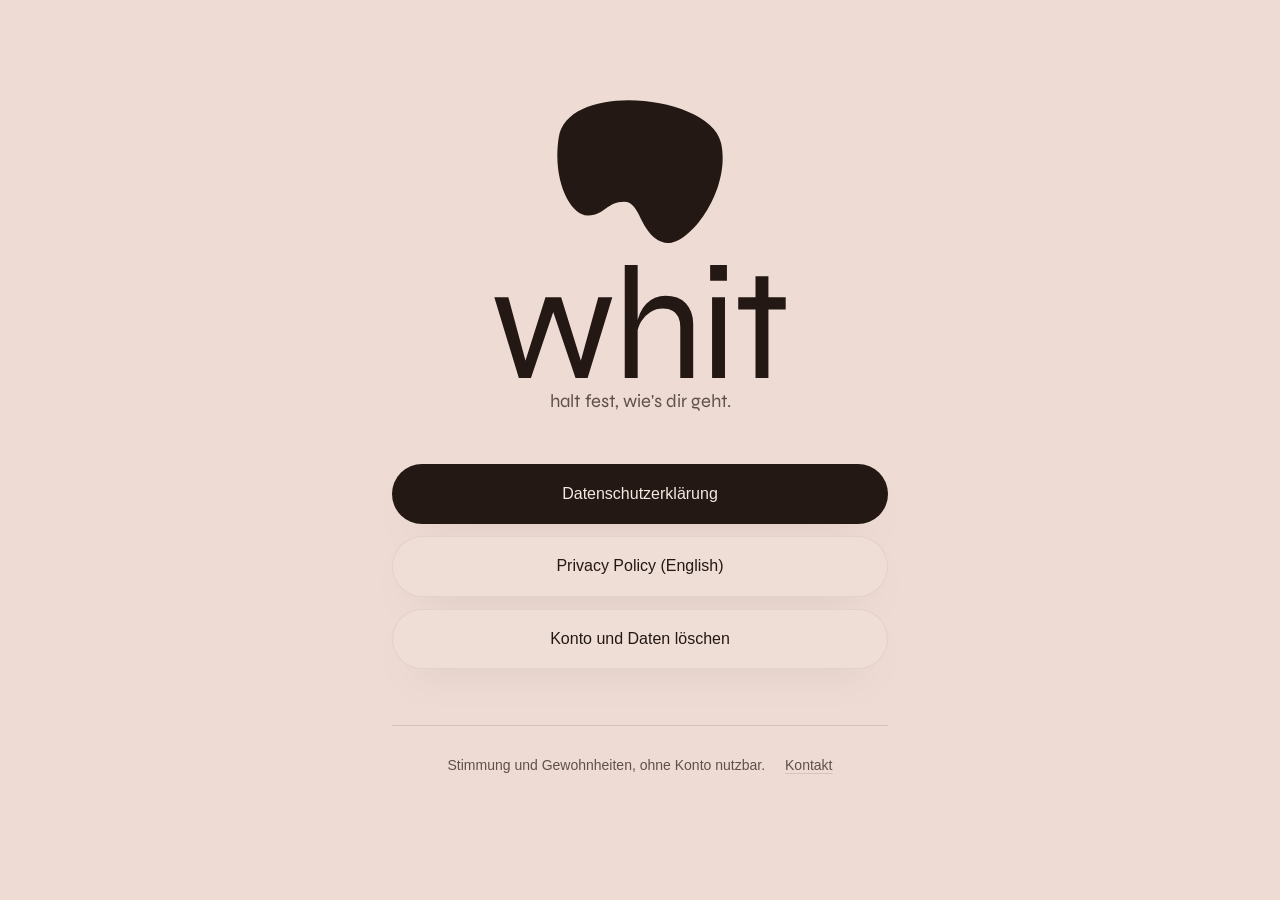
==== index.html @ 56df3226 "Update privacy policy" ====
<!DOCTYPE html>
<html lang="de">
<head>
<meta charset="utf-8">
<meta name="viewport" content="width=device-width, initial-scale=1">
<title>whit — halt fest, wie's dir geht.</title>
<meta name="description" content="whit ist eine App für Stimmung und Gewohnheiten. Ohne Konto nutzbar, ohne Werbung.">
<link rel="stylesheet" href="style.css">
<style>
  /* Home only: the blob is the hero, so it is centred and large. */
  main.home { max-width: 34rem; text-align: center; padding-top: 11vh; }
  main.home .logo { width: 168px; height: auto; margin: 0 auto 1.25rem; display: block;
                    color: var(--bold-bg); }
  /* The wordmark is wordmark.svg, masked so it follows the theme colour —
     never live text. See the note in style.css. */
  main.home h1.wordmark {
    width: min(62vw, 292px); height: calc(min(62vw, 292px) / 2.579);
    margin: 0 auto .5rem; background: var(--bold-bg);
    -webkit-mask: url('wordmark.svg') no-repeat center / contain;
    mask: url('wordmark.svg') no-repeat center / contain;
    text-indent: -9999px; overflow: hidden;
  }
  main.home .lede { font-size: 1.15rem; margin: 0 0 3rem; }
  main.home nav { display: flex; flex-direction: column; gap: .75rem; }
  main.home nav a {
    display: block; padding: 16px 22px; border-radius: 999px;
    background: var(--card); border: 1px solid var(--card-edge);
    text-decoration: none; font-weight: 400; box-shadow: var(--shadow);
  }
  main.home nav a.bold { background: var(--bold-bg); color: var(--bold-fg); border-color: transparent; }
  main.home footer { justify-content: center; margin-top: 3.5rem; }
</style>
</head>
<body>
<main class="home">

  <svg class="logo" viewBox="0 0 700 606" role="img" aria-label="whit">
    <path fill="currentColor" d="M687.475 182.465C641.318 -17.989 47.3687 -78.4101 11.1143 161.8C-16.6239 345.585 63.7731 490.283 134.908 485.749C206.044 481.216 212.316 428.312 283.595 428.034C354.874 427.757 344.667 556.671 442.797 596.352C540.927 636.033 733.631 382.92 687.475 182.465Z"/>
  </svg>

  <h1 class="wordmark">whit</h1>
  <p class="lede">halt fest, wie's dir geht.</p>

  <nav>
    <a class="bold" href="privacy-de.html">Datenschutzerklärung</a>
    <a href="privacy.html">Privacy Policy (English)</a>
    <a href="delete.html">Konto und Daten löschen</a>
  </nav>

  <footer>
    <span>Stimmung und Gewohnheiten, ohne Konto nutzbar.</span>
    <a href="mailto:gobi275@proton.me">Kontakt</a>
  </footer>

</main>
</body>
</html>
---- style.css ----
/* whit — shared styles for the public site.
 *
 * Palette and type are taken from the app, not re-invented: the values below
 * are the same constants as lib/theme/app_theme.dart. Change them there first.
 *
 * Syne is self-hosted on purpose. Pulling it from fonts.gstatic.com would send
 * every visitor's IP address to Google — on the privacy policy of an app whose
 * whole pitch is "no account needed". The file is the same OFL variable font
 * the app bundles (assets/fonts/Syne.ttf); see LICENSE-Syne.txt.
 * Body text falls back to the system sans, which costs nothing and requests
 * nothing.
 */

@font-face {
  font-family: 'Syne';
  src: url('Syne.ttf') format('truetype');
  font-weight: 400 700;
  font-display: swap;
}

:root {
  /* light — paperWhite family */
  --bg: #EEDCD4;
  --card: #EFDED6;
  --card-edge: rgba(35, 24, 20, .06);
  --fg: #231814;          /* warm ink */
  --muted: #5E504B;       /* AA on the warm bg */
  --rule: rgba(35, 24, 20, .12);
  --bold-bg: #231814;     /* inverted pair: warm ink … */
  --bold-fg: #F3E9E1;     /* … on beige */
  --shadow: 0 18px 40px -28px rgba(35, 24, 20, .55);
}

@media (prefers-color-scheme: dark) {
  :root {
    /* dark — inkDark family. Cards are LIGHTED tiles on a deep ground. */
    --bg: #0F0C14;
    --card: #16121D;
    --card-edge: rgba(243, 231, 225, .05);
    --fg: #F3E7E1;
    --muted: #9B97A3;
    --rule: rgba(243, 231, 225, .14);
    --bold-bg: #F3E9E1;
    --bold-fg: #231814;
    --shadow: 0 18px 40px -28px rgba(0, 0, 0, .9);
  }
}

* { box-sizing: border-box; }

body {
  margin: 0;
  padding: 0;
  background: var(--bg);
  color: var(--fg);
  font: 16px/1.65 -apple-system, BlinkMacSystemFont, 'Segoe UI', Roboto,
        'Helvetica Neue', sans-serif;
  -webkit-font-smoothing: antialiased;
  text-rendering: optimizeLegibility;
}

main {
  max-width: 44rem;
  margin: 0 auto;
  padding: 56px 24px 96px;
}

/* ---- the mark ------------------------------------------------------- */

.mark {
  display: inline-flex;
  align-items: center;
  gap: .55rem;
  text-decoration: none;
  color: inherit;
  margin-bottom: 2.5rem;
}
/* The mark is the blob from assets/app_icons/whit_mark.svg — the app icon,
   not a second logo. currentColor lets it flip with the theme: paper on the
   dark ground, warm ink on the light one. */
.mark svg { display: block; width: 24px; height: auto; color: var(--bold-bg); }
.mark { color: var(--bold-bg); }
.mark svg + span { margin-top: 2px; }
/* The wordmark is never live text. wordmark.svg carries Syne's real outlines
   at the weight the APP actually renders — wght 400, see the note in
   tools/gen_wordmark.py — with the app's -2% tracking. Set as a mask so it
   still takes its colour from the theme. Live text would drift: a browser that
   fails to apply the variable weight synthesises a faux bold, which renders
   visibly wider. */
.mark span {
  display: block;
  width: calc(26px * 2.579);   /* the SVG's aspect ratio */
  height: 26px;
  background: currentColor;
  -webkit-mask: url('wordmark.svg') no-repeat center / contain;
  mask: url('wordmark.svg') no-repeat center / contain;
  text-indent: -9999px;        /* keep the word for screen readers */
  overflow: hidden;
}

/* ---- type ----------------------------------------------------------- */

/* Weight 400 everywhere, deliberately.
   The app renders Syne at its default instance (see tools/gen_wordmark.py), so
   Regular IS the brand weight — and the site matches it rather than out-shouting
   it with a true w600/w700 the app never shows. Hierarchy comes from size and
   tracking instead: -0.025em from 30px up, -0.02em below (app_theme.dart). */
h1 {
  font-family: 'Syne', sans-serif;
  font-weight: 400;
  font-size: clamp(2.2rem, 7vw, 3.1rem);
  letter-spacing: -.025em;
  line-height: 1.05;
  margin: 0 0 .35em;
}

h2 {
  font-family: 'Syne', sans-serif;
  font-weight: 400;
  font-size: 1.32rem;
  letter-spacing: -.02em;
  margin: 3.2rem 0 .9rem;
  padding-top: 2rem;
  border-top: 1px solid var(--rule);
}
h2:first-of-type { border-top: 0; padding-top: 0; }

h3 {
  font-family: 'Syne', sans-serif;
  font-weight: 400;
  font-size: 1.02rem;
  letter-spacing: -.02em;
  margin: 2rem 0 .5rem;
}

p, li { margin: 0 0 1rem; }
li { margin-bottom: .5rem; }
ul { padding-left: 1.15rem; }
strong { font-weight: 600; }

.lede {
  font-family: 'Syne', sans-serif;
  font-weight: 400;
  font-size: 1.06rem;
  color: var(--muted);
  margin: 0 0 .5rem;
}

.meta {
  font-size: .875rem;
  color: var(--muted);
  margin: 0 0 2.5rem;
}

a { color: inherit; text-decoration: underline; text-underline-offset: 3px;
    text-decoration-color: var(--rule); transition: text-decoration-color .15s; }
a:hover { text-decoration-color: currentColor; }

/* ---- bento ---------------------------------------------------------- */

.card {
  background: var(--card);
  border: 1px solid var(--card-edge);
  border-radius: 34px;
  padding: 28px 30px;
  margin: 0 0 2.5rem;
  box-shadow: var(--shadow);
}
.card p:last-child { margin-bottom: 0; }

table {
  width: 100%;
  border-collapse: separate;
  border-spacing: 0;
  margin: 1.5rem 0 2rem;
  font-size: .92rem;
}
th {
  text-align: left;
  font-family: 'Syne', sans-serif;
  font-weight: 400;
  font-size: .8rem;
  letter-spacing: .04em;
  text-transform: uppercase;
  color: var(--muted);
  padding: 0 14px 10px;
}
td {
  padding: 14px;
  border-top: 1px solid var(--rule);
  vertical-align: top;
}

/* ---- footer --------------------------------------------------------- */

footer {
  margin-top: 4.5rem;
  padding-top: 1.75rem;
  border-top: 1px solid var(--rule);
  font-size: .875rem;
  color: var(--muted);
  display: flex;
  flex-wrap: wrap;
  gap: .4rem 1.25rem;
}

/* Unfilled placeholder. Loud on purpose — publish_privacy.sh refuses to
   push while any of these are still in the markup. */
.todo {
  background: #FFE9A8; color: #4A3B00; padding: 2px 6px;
  border-radius: 4px; font-weight: 600;
}

@media (max-width: 560px) {
  main { padding: 40px 18px 72px; }
  .card { padding: 22px 20px; border-radius: 28px; }
  table, thead, tbody, th, td, tr { display: block; }
  th { display: none; }
  td { border-top: 0; padding: 4px 0; }
  td:first-child { border-top: 1px solid var(--rule); padding-top: 14px;
                   font-weight: 600; }
  td:last-child { padding-bottom: 14px; }
}
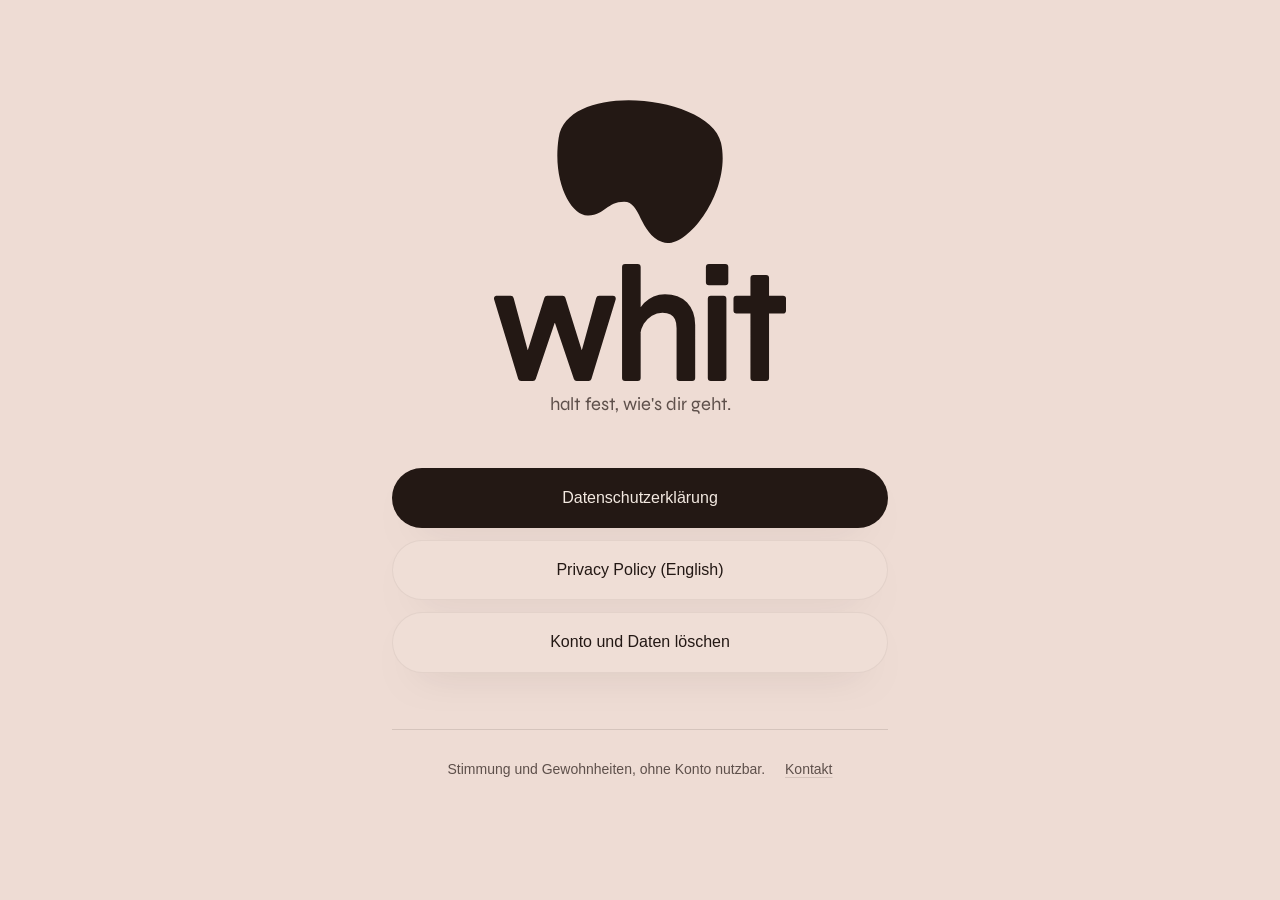
==== commit b36e25e4: "Update privacy policy" ====
--- a/index.html
+++ b/index.html
@@ -14,7 +14,7 @@
   /* The wordmark is wordmark.svg, masked so it follows the theme colour —
      never live text. See the note in style.css. */
   main.home h1.wordmark {
-    width: min(62vw, 292px); height: calc(min(62vw, 292px) / 2.579);
+    width: min(62vw, 292px); height: calc(min(62vw, 292px) / 2.498);
     margin: 0 auto .5rem; background: var(--bold-bg);
     -webkit-mask: url('wordmark.svg') no-repeat center / contain;
     mask: url('wordmark.svg') no-repeat center / contain;
--- a/style.css
+++ b/style.css
@@ -89,7 +89,7 @@
    visibly wider. */
 .mark span {
   display: block;
-  width: calc(26px * 2.579);   /* the SVG's aspect ratio */
+  width: calc(26px * 2.498);   /* the SVG's aspect ratio */
   height: 26px;
   background: currentColor;
   -webkit-mask: url('wordmark.svg') no-repeat center / contain;
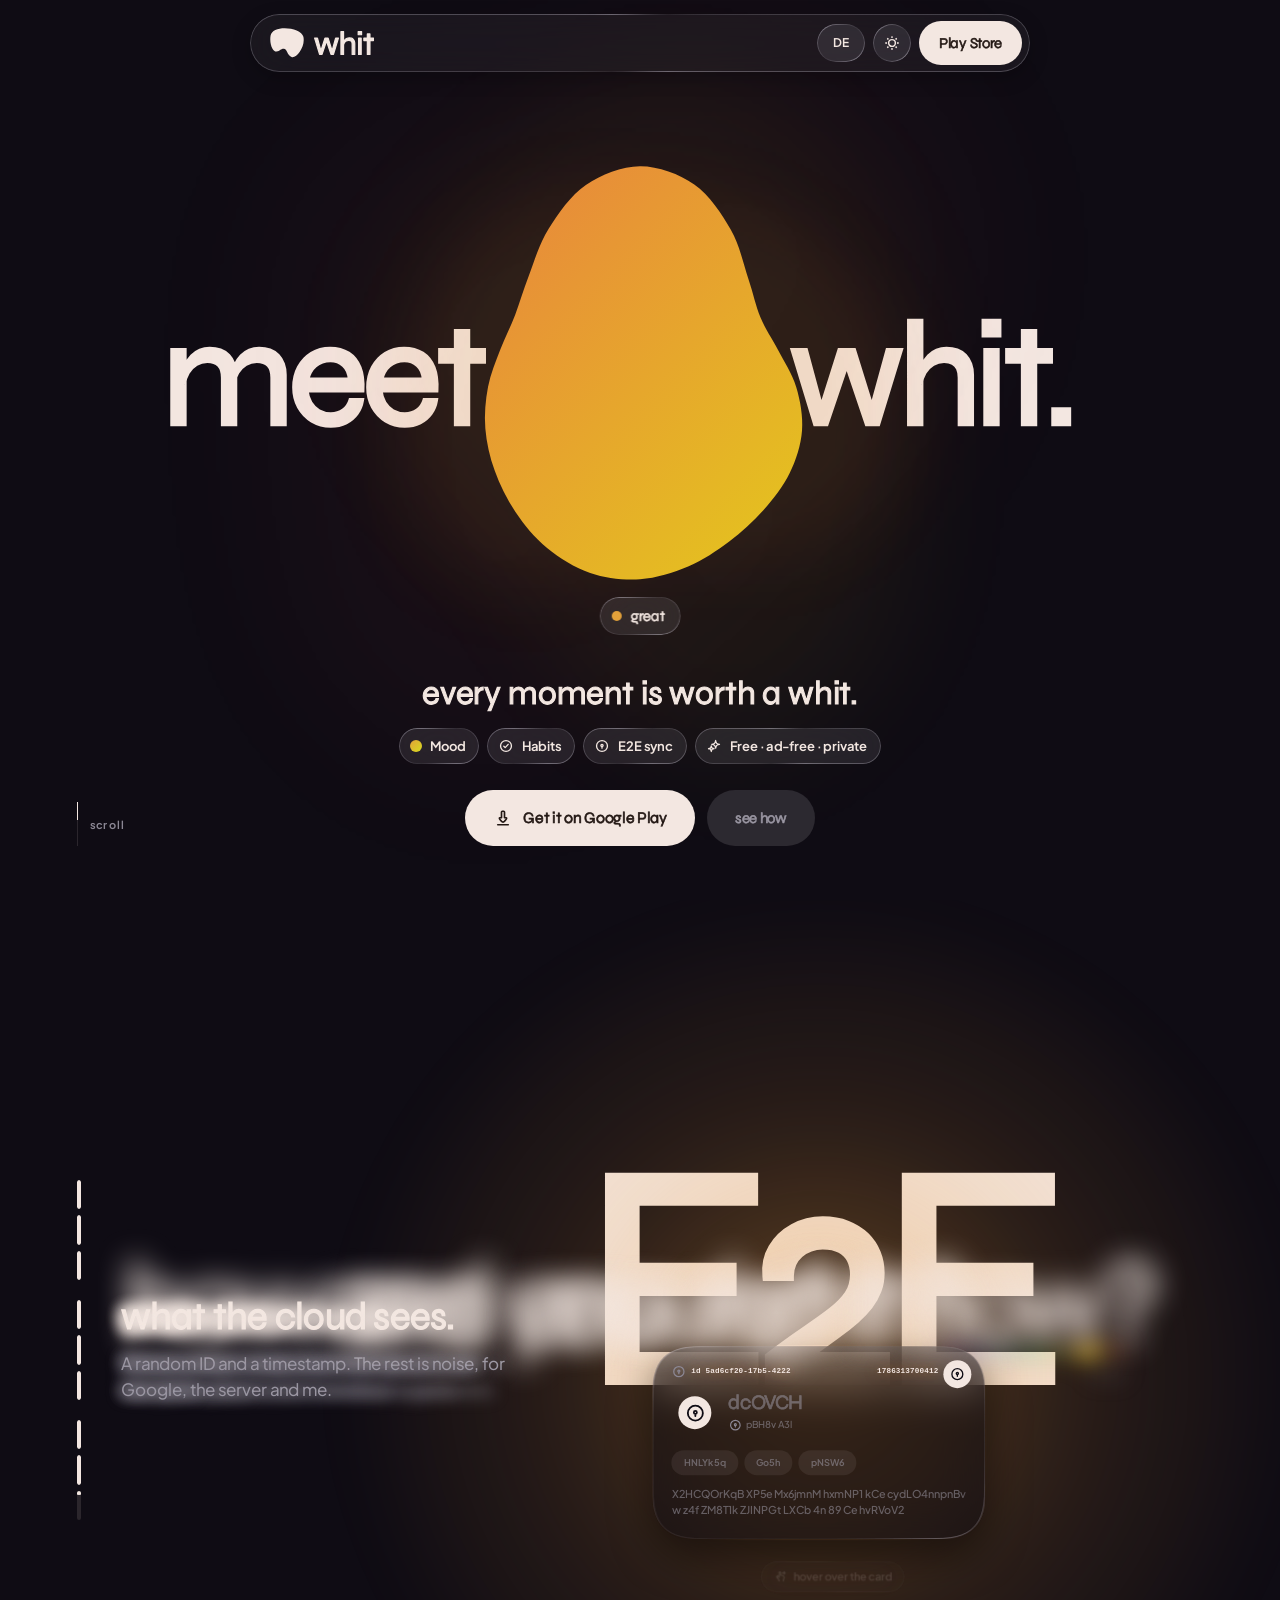
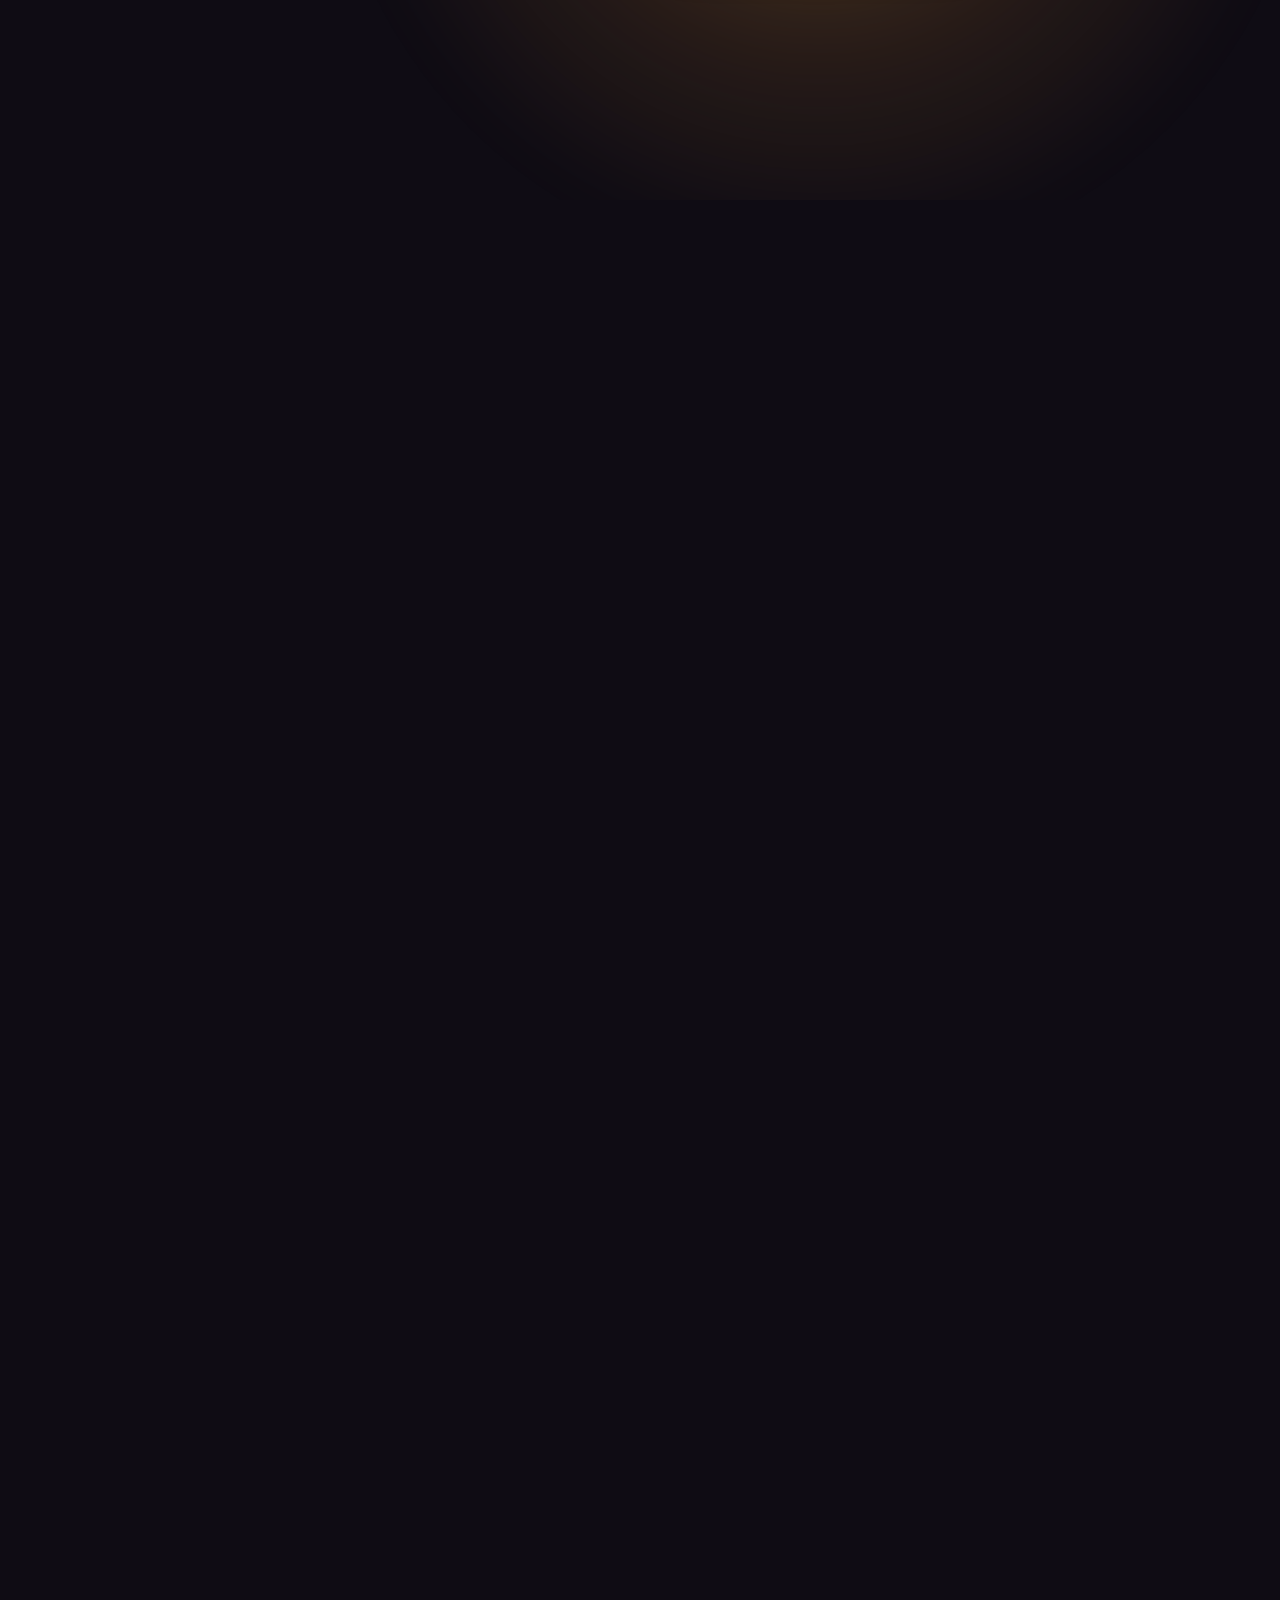
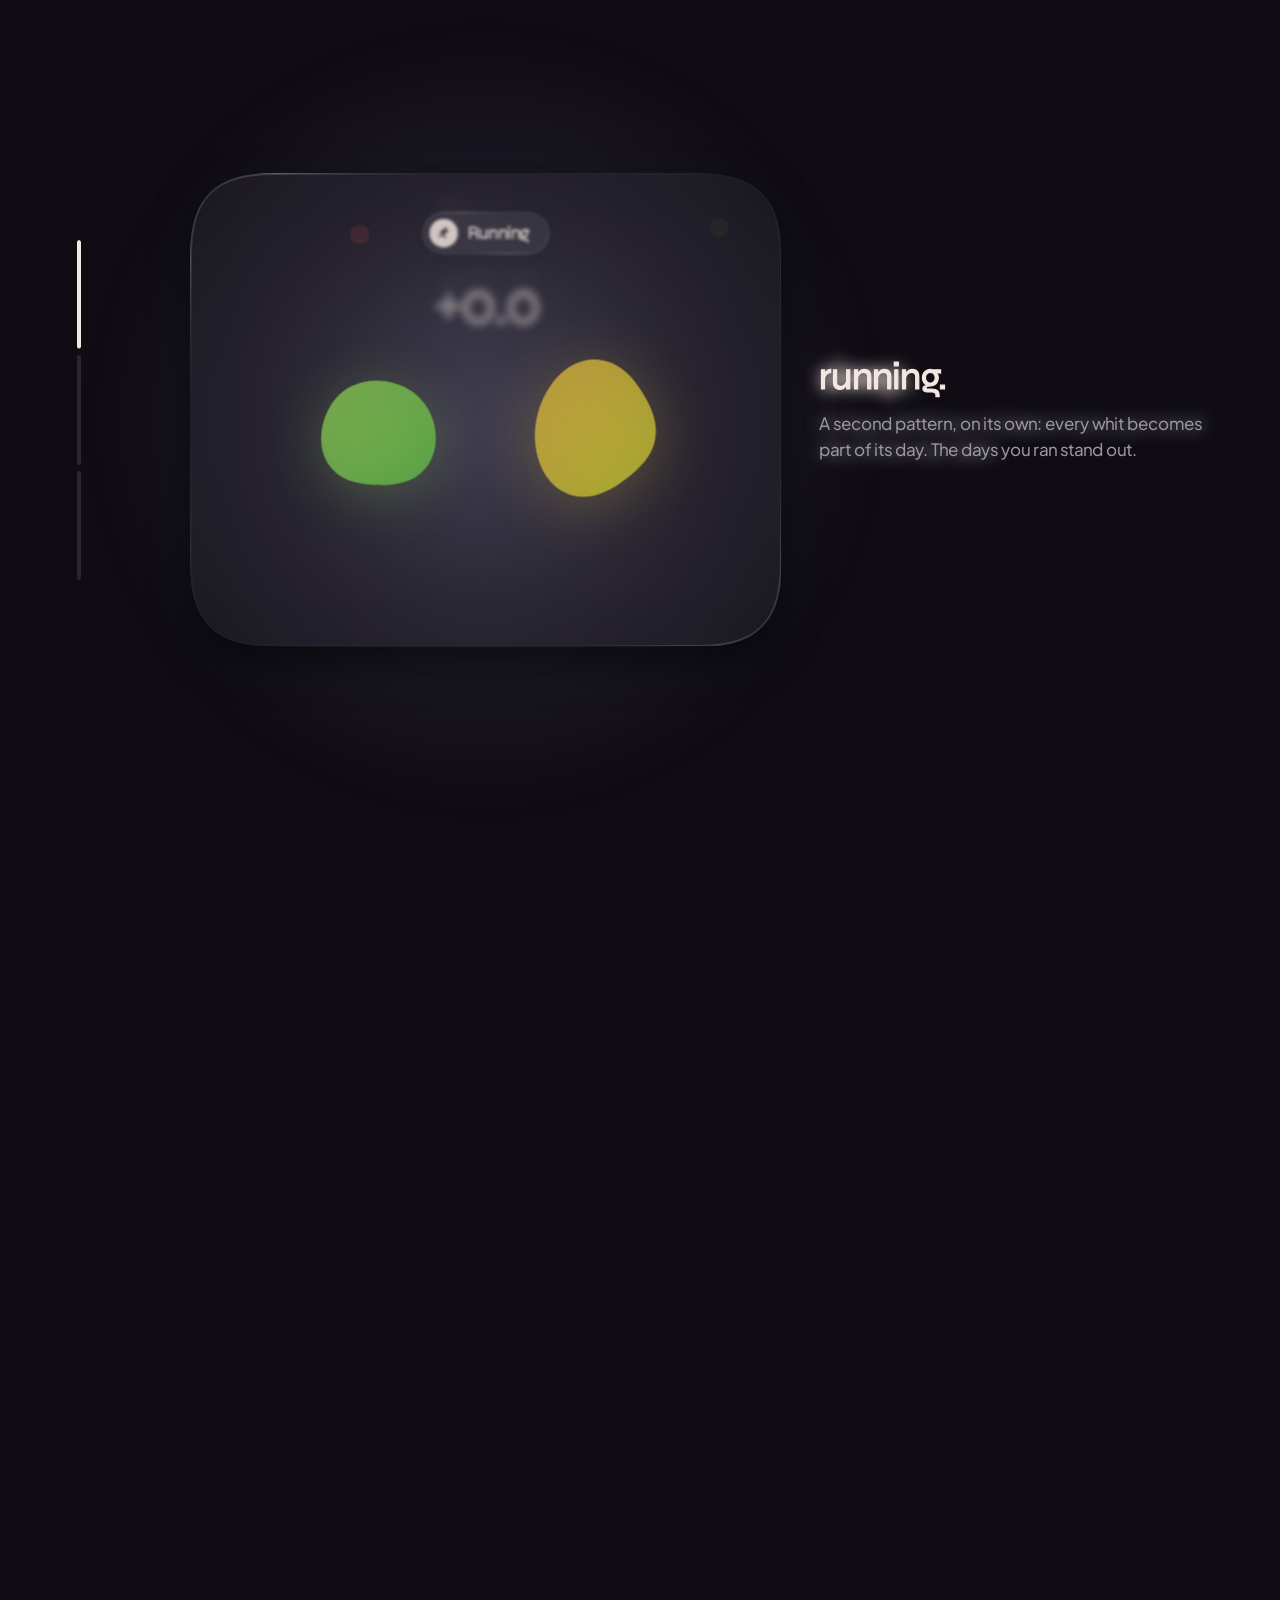
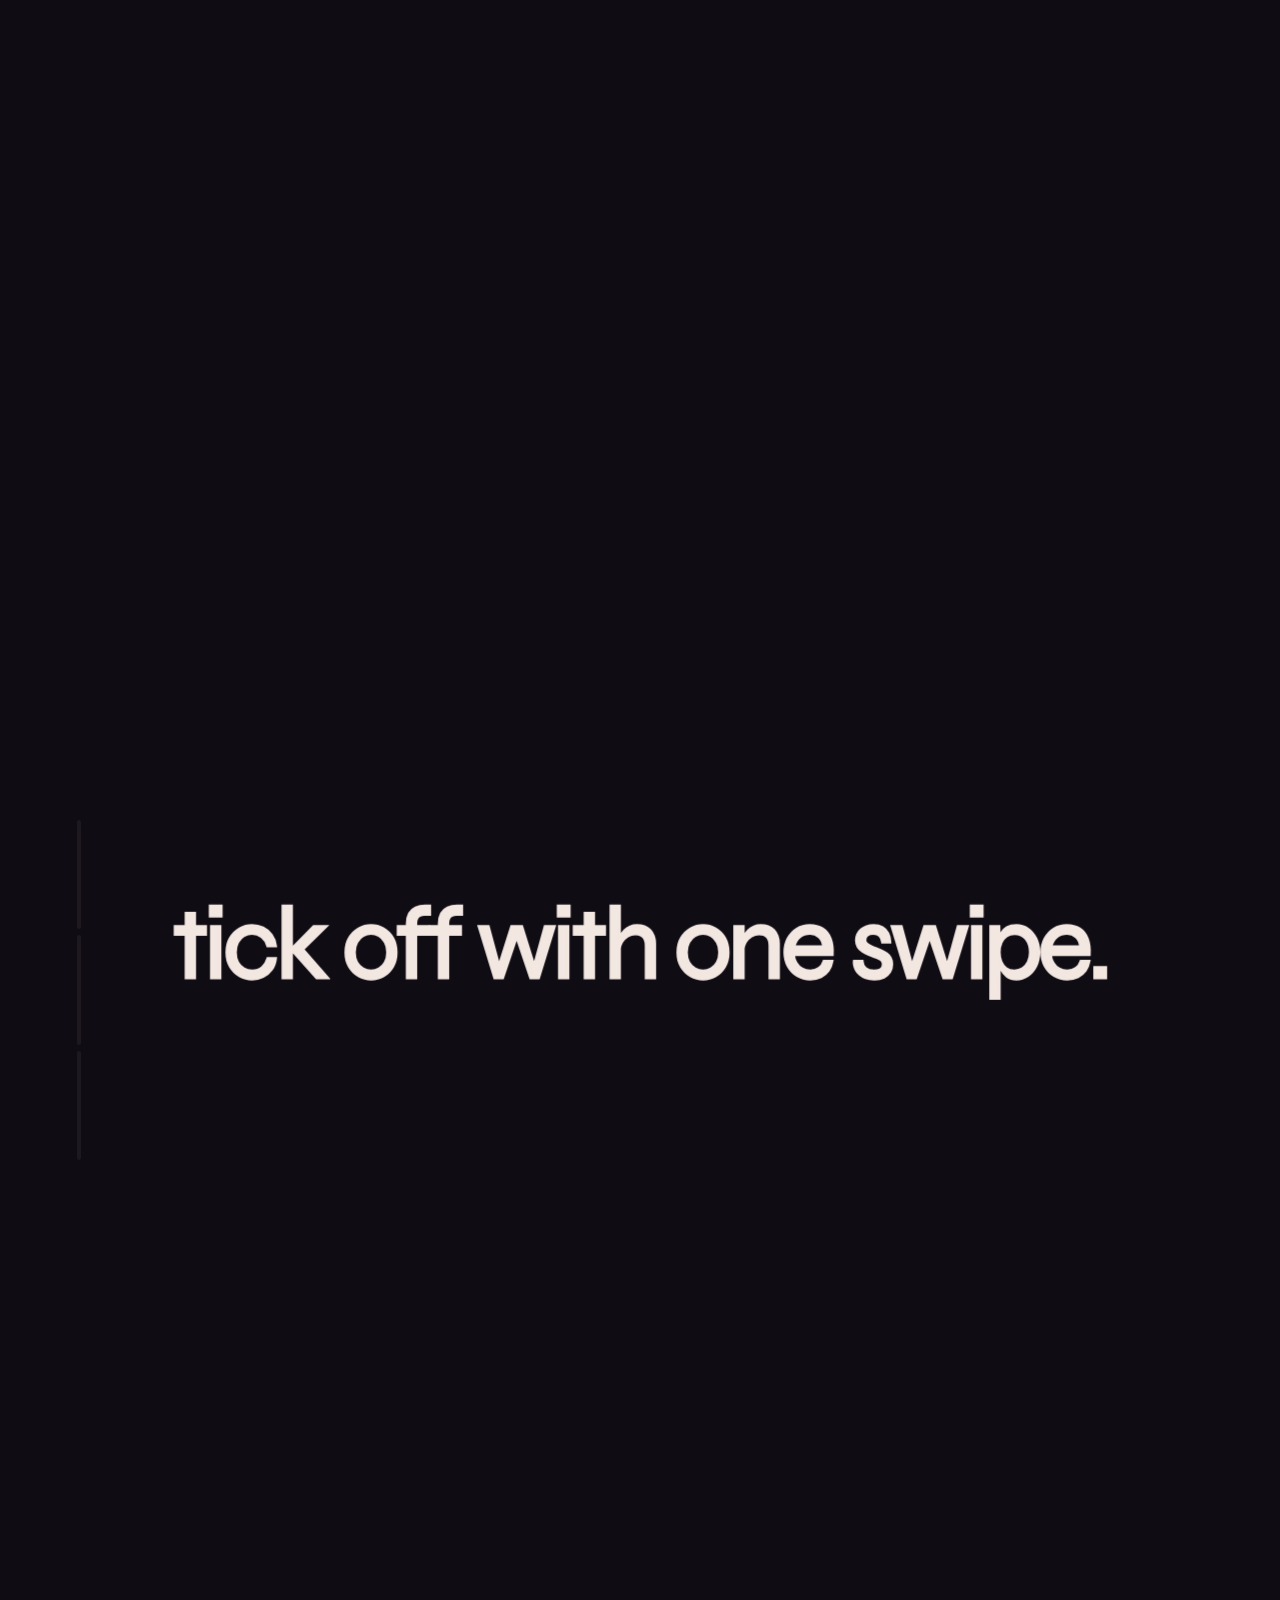
==== commit 3a78124a: "Update site" ====
--- a/index.html
+++ b/index.html
@@ -1,57 +1,123 @@
-<!DOCTYPE html>
-<html lang="de">
+<!doctype html>
+<html lang="de" data-theme="dark">
 <head>
 <meta charset="utf-8">
-<meta name="viewport" content="width=device-width, initial-scale=1">
-<title>whit — halt fest, wie's dir geht.</title>
-<meta name="description" content="whit ist eine App für Stimmung und Gewohnheiten. Ohne Konto nutzbar, ohne Werbung.">
-<link rel="stylesheet" href="style.css">
-<style>
-  /* Home only: the blob is the hero, so it is centred and large. */
-  main.home { max-width: 34rem; text-align: center; padding-top: 11vh; }
-  main.home .logo { width: 168px; height: auto; margin: 0 auto 1.25rem; display: block;
-                    color: var(--bold-bg); }
-  /* The wordmark is wordmark.svg, masked so it follows the theme colour —
-     never live text. See the note in style.css. */
-  main.home h1.wordmark {
-    width: min(62vw, 292px); height: calc(min(62vw, 292px) / 2.498);
-    margin: 0 auto .5rem; background: var(--bold-bg);
-    -webkit-mask: url('wordmark.svg') no-repeat center / contain;
-    mask: url('wordmark.svg') no-repeat center / contain;
-    text-indent: -9999px; overflow: hidden;
-  }
-  main.home .lede { font-size: 1.15rem; margin: 0 0 3rem; }
-  main.home nav { display: flex; flex-direction: column; gap: .75rem; }
-  main.home nav a {
-    display: block; padding: 16px 22px; border-radius: 999px;
-    background: var(--card); border: 1px solid var(--card-edge);
-    text-decoration: none; font-weight: 400; box-shadow: var(--shadow);
-  }
-  main.home nav a.bold { background: var(--bold-bg); color: var(--bold-fg); border-color: transparent; }
-  main.home footer { justify-content: center; margin-top: 3.5rem; }
-</style>
+<meta name="viewport" content="width=device-width, initial-scale=1, viewport-fit=cover">
+<title>whit – halt fest, wie's dir geht.</title>
+<meta name="description" content="whit ist eine App für Stimmung und Gewohnheiten. Ohne Konto nutzbar, mit ende-zu-ende verschlüsseltem Sync, kostenlos und werbefrei.">
+<meta name="theme-color" content="#0F0C14">
+<link rel="icon" href="img/whit_mark.svg" type="image/svg+xml">
+<link rel="preload" href="fonts/Syne.ttf" as="font" type="font/ttf" crossorigin>
+<link rel="stylesheet" href="css/whit.css">
+<script>
+  // Paint the right ground before the first frame so a light-mode visitor never sees a dark flash.
+  try { var q = new URLSearchParams(location.search).get('theme'); if ((q || localStorage.getItem('whit.theme')) === 'light') { document.documentElement.dataset.theme = 'light'; } } catch (e) {}
+  document.documentElement.classList.add('js');
+</script>
 </head>
 <body>
-<main class="home">
 
-  <svg class="logo" viewBox="0 0 700 606" role="img" aria-label="whit">
-    <path fill="currentColor" d="M687.475 182.465C641.318 -17.989 47.3687 -78.4101 11.1143 161.8C-16.6239 345.585 63.7731 490.283 134.908 485.749C206.044 481.216 212.316 428.312 283.595 428.034C354.874 427.757 344.667 556.671 442.797 596.352C540.927 636.033 733.631 382.92 687.475 182.465Z"/>
-  </svg>
+<!-- A floating glass island: the brand, where you are in the story, the action. -->
+<header class="site-header glass">
+  <div class="header-inner">
+    <a class="brand" href="#top" aria-label="whit">
+      <svg class="brand-mark" viewBox="0 0 700 606" aria-hidden="true"><path fill="currentColor" d="M687.475 182.465C641.318 -17.989 47.3687 -78.4101 11.1143 161.8C-16.6239 345.585 63.7731 490.283 134.908 485.749C206.044 481.216 212.316 428.312 283.595 428.034C354.874 427.757 344.667 556.671 442.797 596.352C540.927 636.033 733.631 382.92 687.475 182.465Z"/></svg>
+      <span class="wordmark" aria-hidden="true"></span>
+    </a>
+    <div class="chapter" aria-live="polite"><div class="ch-in"><span class="ch-n"></span><span class="ch-t"></span></div><i class="ch-bar"><i></i></i></div>
+    <div class="header-actions">
+      <button class="chip glass lang-toggle wide-only" type="button"><span data-t="langOther"></span></button>
+      <button class="circle glass theme-toggle wide-only" type="button"></button>
+      <a class="btn-bold btn-dense play-link hide-sm" href="#" rel="noopener"><span data-t="playShort"></span></a>
+      <button class="circle glass menu-btn" type="button" data-icon="menu" data-size="18" aria-label="Menu"></button>
+    </div>
+  </div>
+</header>
 
-  <h1 class="wordmark">whit</h1>
-  <p class="lede">halt fest, wie's dir geht.</p>
+<!-- The soft grid behind everything: it drifts slower than the page, its vignette stays put. -->
+<div class="grid-bg" aria-hidden="true"></div>
 
-  <nav>
-    <a class="bold" href="privacy-de.html">Datenschutzerklärung</a>
-    <a href="privacy.html">Privacy Policy (English)</a>
-    <a href="delete.html">Konto und Daten löschen</a>
-  </nav>
+<main id="top">
 
-  <footer>
-    <span>Stimmung und Gewohnheiten, ohne Konto nutzbar.</span>
-    <a href="mailto:gobi275@proton.me">Kontakt</a>
-  </footer>
+  <!-- meet whit. ───────────────────────────────────────────────────── -->
+  <section id="sec-hero" class="hero">
+    <canvas class="hero-canvas" aria-hidden="true"></canvas>
+    <h1 class="hero-title">
+      <span class="ht ht-l"><span data-t="heroMeet"></span></span>
+      <span class="ht ht-r"><span data-t="heroWhit"></span></span>
+    </h1>
+    <div class="hero-now glass"><i class="now-dot"></i><span class="now-word syne-fb15"></span></div>
+    <div class="hero-foot">
+      <p class="hero-sub display-3" data-t="heroSub"></p>
+      <div class="hero-chips">
+        <span class="fchip glass"><i class="fdot"></i><span data-t="heroChipMood"></span></span>
+        <span class="fchip glass" data-icon="check_circle" data-size="16"><span data-t="heroChipHabits"></span></span>
+        <span class="fchip glass" data-icon="lock" data-size="16"><span data-t="heroChipSync"></span></span>
+        <span class="fchip glass" data-icon="sparkle" data-size="16"><span data-t="heroChipFree"></span></span>
+      </div>
+      <div class="cta-row">
+        <a class="btn-bold btn-prominent play-link" href="#" rel="noopener" data-icon="download" data-size="20"><span data-t="play"></span></a>
+        <a class="btn-quiet btn-prominent" href="#s-journey"><span data-t="heroMore"></span></a>
+      </div>
+    </div>
+    <div class="hero-try"><span class="hint-dot"></span><span data-t="heroTryTouch"></span></div>
+    <div class="scroll-cue" aria-hidden="true"><i></i><span data-t="scroll"></span></div>
+  </section>
 
+  <!-- 01–03 · one whit: check in, context, sealed ─────────────────── -->
+  <section id="s-journey" class="scene lay-l"><div class="stage"></div></section>
+
+  <!-- 04 · patterns ─────────────────────────────────────────────────── -->
+  <section id="s-patterns" class="scene lay-r"><div class="stage"></div></section>
+
+  <!-- 05 · habits ───────────────────────────────────────────────────── -->
+  <section id="s-habits" class="scene lay-c"><div class="stage"></div></section>
+
+  <!-- 06 · for everyone: the page turns over ─────────────────────────── -->
+  <section id="s-free" class="scene scene-free"><div class="stage"></div></section>
+
+  <!-- get it: the opening move, once more ──────────────────────────── -->
+  <section id="sec-cta" class="hero cta-hero">
+    <canvas class="hero-canvas" aria-hidden="true"></canvas>
+    <h2 class="hero-title">
+      <span class="ht ht-l"><span data-t="ctaL"></span></span>
+      <span class="ht ht-r"><span data-t="ctaR"></span></span>
+    </h2>
+    <div class="hero-foot">
+      <p class="hero-sub display-3" data-t="ctaP"></p>
+      <div class="cta-row">
+        <a class="btn-bold btn-hero play-link" href="#" rel="noopener" data-icon="download" data-size="20"><span data-t="play"></span></a>
+      </div>
+    </div>
+  </section>
 </main>
+
+<!-- Phones: the app's floating glass bar, carrying the one action. -->
+<nav class="dock glass" aria-label="whit">
+  <svg class="brand-mark" viewBox="0 0 700 606" aria-hidden="true"><path fill="currentColor" d="M687.475 182.465C641.318 -17.989 47.3687 -78.4101 11.1143 161.8C-16.6239 345.585 63.7731 490.283 134.908 485.749C206.044 481.216 212.316 428.312 283.595 428.034C354.874 427.757 344.667 556.671 442.797 596.352C540.927 636.033 733.631 382.92 687.475 182.465Z"/></svg>
+  <span class="dock-word syne-fb17">whit</span>
+  <a class="btn-bold btn-dense play-link" href="#" rel="noopener" data-icon="download" data-size="18"><span data-t="playShort"></span></a>
+</nav>
+
+<footer class="site-footer">
+  <div class="wrap footer-inner">
+    <div class="footer-brand">
+      <svg class="brand-mark" viewBox="0 0 700 606" aria-hidden="true"><path fill="currentColor" d="M687.475 182.465C641.318 -17.989 47.3687 -78.4101 11.1143 161.8C-16.6239 345.585 63.7731 490.283 134.908 485.749C206.044 481.216 212.316 428.312 283.595 428.034C354.874 427.757 344.667 556.671 442.797 596.352C540.927 636.033 733.631 382.92 687.475 182.465Z"/></svg>
+      <span data-t="personal"></span>
+    </div>
+    <nav class="footer-links">
+      <a data-href="privacyHref" data-t="privacy" href="#"></a>
+      <a href="delete.html" data-t="del"></a>
+      <a href="mailto:gobi275@proton.me" data-t="contact"></a>
+    </nav>
+    <p class="disclaimer" data-t="disclaimer"></p>
+  </div>
+</footer>
+
+<button class="to-top glass" type="button" data-icon="arrow_up" data-size="20" aria-label="Back to top"></button>
+
+<div class="cursor" aria-hidden="true"><div class="cur-dot"></div><div class="cur-label glass"></div></div>
+
+<script type="module" src="js/main.js"></script>
 </body>
 </html>
--- a/css/whit.css
+++ b/css/whit.css
@@ -0,0 +1,730 @@
+/* whit — website. Every token comes from lib/theme/app_theme.dart and is set
+   at runtime by js/theme.js; the values below are only the first-paint
+   defaults so nothing flashes before the module loads. */
+
+@font-face { font-family: 'Syne'; src: url('../fonts/Syne.ttf') format('truetype'); font-weight: 400; font-display: swap; }
+/* Plus Jakarta Sans: the app's own cut (+50 weight, −0.02 em baked into the files). */
+@font-face { font-family: 'PJS'; src: url('../fonts/PlusJakartaSans-Regular.ttf') format('truetype'); font-weight: 400; font-display: swap; }
+@font-face { font-family: 'PJS'; src: url('../fonts/PlusJakartaSans-Medium.ttf') format('truetype'); font-weight: 500; font-display: swap; }
+@font-face { font-family: 'PJS'; src: url('../fonts/PlusJakartaSans-SemiBold.ttf') format('truetype'); font-weight: 600; font-display: swap; }
+@font-face { font-family: 'PJS'; src: url('../fonts/PlusJakartaSans-Bold.ttf') format('truetype'); font-weight: 700; font-display: swap; }
+
+:root {
+  --bg: #0F0C14; --ink: #F3E7E1; --ink-2: #9B97A3; --muted: #8B8794; --disabled: #66626D;
+  --bg-2: #16121D; --border: rgba(193,188,204,.12); --success: #6A9A70;
+  --bold: #F3E7E1; --on-bold: #231814; --on-card: #2C2930;
+  --veil: rgba(227,222,237,.05); --chip: rgba(227,222,237,.10); --glass-rgb: 227,222,237;
+  --rim-w: .8px; --rim-sub-p: .40; --rim-sub-d: .06; --rim-med-p: .50; --rim-med-d: .08;
+  --ink-08: rgba(243,231,225,.08); --ink-12: rgba(243,231,225,.12); --ink-60: rgba(243,231,225,.6); --ink-85: rgba(243,231,225,.85);
+  --body-w: 400; --header-shadow: rgba(0,0,0,.22);
+  --gutter: 20px; --maxw: 1180px;
+  --syne: 'Syne', system-ui, sans-serif;
+  --body: 'PJS', system-ui, sans-serif;
+  color-scheme: dark;
+}
+:root[data-theme="light"] {
+  --bg: #EEDCD4; --ink: #231814; --ink-2: #5E504B; --muted: #5E504B; --disabled: #8B7D76;
+  --bg-2: #E7D3CA; --bold: #231814; --on-bold: #F3E7E1; --body-w: 500; color-scheme: light;
+}
+
+*, *::before, *::after { box-sizing: border-box; }
+html { -webkit-text-size-adjust: 100%; scroll-behavior: smooth; }
+body {
+  margin: 0; background: var(--bg); color: var(--ink);
+  font: var(--body-w) 16px/1.5 var(--body);
+  -webkit-font-smoothing: antialiased; -moz-osx-font-smoothing: grayscale;
+  overflow-x: hidden;
+}
+a { color: inherit; }
+button { font: inherit; color: inherit; background: none; border: 0; padding: 0; cursor: pointer; -webkit-tap-highlight-color: transparent; }
+:focus-visible { outline: 2px solid var(--ink); outline-offset: 3px; border-radius: 999px; }
+
+.wrap { width: 100%; max-width: var(--maxw); margin: 0 auto; padding: 0 var(--gutter); }
+
+/* ── Type ──────────────────────────────────────────────────────────────
+   Display copy follows the store screenshots: Syne at its default weight,
+   lowercase, tight. In-app replicas use Skia's synthetic bold, rebuilt as a
+   stroke (factor 1/24 at 9 px → 1/32 at ≥36 px), advances untouched. */
+.display, .display-2, .display-3 { font-family: var(--syne); font-weight: 400; margin: 0; text-wrap: balance; font-synthesis: none;
+  /* Skia's synthetic bold at ≥36 px: a stroke of size/32, advances untouched —
+     exactly how the app renders Syne w600/w700 (docs/BRAND.md). */
+  -webkit-text-stroke: .03125em currentColor; }
+.display   { font-size: clamp(46px, 7.2vw, 100px); line-height: 1.04; letter-spacing: -0.025em; }
+.display-2 { font-size: clamp(40px, 5.4vw, 78px);  line-height: 1.06; letter-spacing: -0.025em; }
+.display-3 { font-size: clamp(30px, 3.6vw, 52px);  line-height: 1.1; letter-spacing: -0.005em; -webkit-text-stroke: .0332em currentColor; }
+.lede { font-size: clamp(16px, 1.35vw, 19px); line-height: 1.5; color: var(--ink-2); margin: 22px 0 0; max-width: 34ch; text-wrap: pretty; }
+
+.syne-fb15, .syne-fb17, .syne-fb18, .syne-fb20, .syne-fb22, .syne-fb40 { font-family: var(--syne); font-weight: 400; line-height: 1; font-synthesis: none; }
+.syne-fb15 { font-size: 15px; letter-spacing: -0.3px;  -webkit-text-stroke: .590px currentColor; }
+.syne-fb17 { font-size: 17px; letter-spacing: -0.17px; -webkit-text-stroke: .656px currentColor; }
+.syne-fb18 { font-size: 18px; letter-spacing: -0.36px; -webkit-text-stroke: .688px currentColor; }
+.syne-fb20 { font-size: 20px; letter-spacing: -0.4px;  -webkit-text-stroke: .748px currentColor; }
+.syne-fb22 { font-size: 22px; letter-spacing: -0.44px; -webkit-text-stroke: .806px currentColor; }
+.syne-fb40 { font-size: 40px; letter-spacing: -1.2px;  -webkit-text-stroke: 1.25px currentColor; }
+
+.ic { display: block; flex: none; }
+
+/* ── Glass (glass_painters.dart) ───────────────────────────────────────
+   Thin tinted veil + directional rim: bright at TL & BR, dim at TR & BL,
+   linear between — exactly paintGlassBorder's four anchors, as a conic ring. */
+.glass { position: relative; background: var(--chip); --p: var(--rim-sub-p); --d: var(--rim-sub-d); }
+.glass-medium { --p: var(--rim-med-p); --d: var(--rim-med-d); }
+.glass::after, .glass-medium::after {
+  content: ''; position: absolute; inset: 0; border-radius: inherit; padding: var(--rim-w); pointer-events: none;
+  background: conic-gradient(from 315deg,
+    rgba(var(--glass-rgb), var(--p)) 0deg, rgba(var(--glass-rgb), var(--d)) 90deg,
+    rgba(var(--glass-rgb), var(--p)) 180deg, rgba(var(--glass-rgb), var(--d)) 270deg,
+    rgba(var(--glass-rgb), var(--p)) 360deg);
+  -webkit-mask: linear-gradient(#000 0 0) content-box, linear-gradient(#000 0 0);
+  -webkit-mask-composite: xor; mask-composite: exclude;
+}
+
+/* ── Header — the app's glass band: flush top, bottom corners r28 ────── */
+.site-header {
+  position: fixed; top: 0; left: 0; right: 0; z-index: 50;
+  border-radius: 0 0 28px 28px;
+  background: var(--veil);
+  -webkit-backdrop-filter: blur(24px) saturate(1.1); backdrop-filter: blur(24px) saturate(1.1);
+  box-shadow: 0 6px 19.5px var(--header-shadow);
+  padding-top: env(safe-area-inset-top);
+}
+.header-inner { height: 72px; display: flex; align-items: center; justify-content: space-between; gap: 12px; }
+.brand { display: flex; align-items: center; gap: 10px; text-decoration: none; color: var(--ink); }
+.brand-mark { width: 34px; height: auto; color: var(--ink); display: block; }
+.wordmark {
+  display: block; height: 24px; width: calc(24px * 2.498); background: currentColor;
+  -webkit-mask: url('../img/wordmark.svg') no-repeat left center / contain; mask: url('../img/wordmark.svg') no-repeat left center / contain;
+}
+.header-actions { display: flex; align-items: center; gap: 8px; }
+.chip { height: 38px; padding: 0 16px; border-radius: 999px; font: 600 12px/1 var(--body); letter-spacing: .2px; display: inline-flex; align-items: center; }
+.circle { width: 38px; height: 38px; border-radius: 50%; display: inline-grid; place-items: center; }
+.circle .ic { width: 18px; height: 18px; }
+
+/* WhitButton(primary): onSurface fill, Bold.on label, Syne 15 w600, −0.02 em. */
+.btn-bold {
+  display: inline-flex; align-items: center; justify-content: center; gap: 10px;
+  background: var(--bold); color: var(--on-bold); text-decoration: none; border-radius: 999px;
+  font-family: var(--syne); font-size: 15px; letter-spacing: -0.3px; -webkit-text-stroke: .59px currentColor; line-height: 1;
+  transition: transform .1s cubic-bezier(.25,.1,.25,1); white-space: nowrap;
+}
+.btn-bold:active { transform: scale(.97); }
+.btn-dense { height: 44px; padding: 0 20px; }
+.btn-prominent { height: 56px; padding: 0 28px; font-size: 16px; -webkit-text-stroke: .62px currentColor; }
+.btn-hero { height: 60px; padding: 0 32px; font-size: 17px; -webkit-text-stroke: .656px currentColor; }
+.btn-bold .ic { -webkit-text-stroke: 0; }
+.show-sm { display: none; }
+
+
+/* ── Motion ────────────────────────────────────────────────────────────
+   One ease for arrivals — the app's collapse-open Cubic(0.22, 1, 0.36, 1). */
+:root { --ease: cubic-bezier(.22,1,.36,1); --back: cubic-bezier(.175,.885,.32,1.275); }
+.js [data-split] .wd { display: inline-block; overflow: clip; overflow-clip-margin: .25em; vertical-align: top; padding-bottom: .08em; margin-bottom: -.08em; }
+.js [data-split] .wd > span { display: inline-block; transform: translateY(.5em); opacity: 0; filter: blur(10px);
+  transition: transform 1.1s var(--ease), opacity .9s var(--ease), filter 1.1s var(--ease); transition-delay: calc(var(--i) * 70ms); }
+.js [data-split].on .wd > span { transform: none; opacity: 1; filter: none; }
+.js [data-reveal] { opacity: 0; transform: translateY(28px); transition: opacity 1s var(--ease), transform 1.1s var(--ease), filter 1s var(--ease); transition-delay: calc(var(--i, 0) * 80ms + 120ms); }
+.js [data-reveal="scale"] { transform: translateY(18px) scale(.965); }
+.js [data-reveal="blur"] { transform: none; filter: blur(12px); }
+.js [data-reveal].on { opacity: 1; transform: none; filter: none; }
+.shot [data-split] .wd > span, .shot [data-reveal], .shot .ht > span, .shot .hero-foot, .shot .hero-now, .shot .hero-try { transition: none !important; }
+.shot .mf-word .w { transition: none; }
+@media (prefers-reduced-motion: reduce) {
+  .js [data-split] .wd > span, .js [data-reveal] { opacity: 1; transform: none; filter: none; transition: none; }
+  html { scroll-behavior: auto; }
+}
+
+/* ── Hero: meet [blob] whit. ─────────────────────────────────────────────
+   The words sit BEHIND the blob canvas and glide out of it; the blob is the mark. */
+.hero { position: relative; height: clamp(640px, 100svh, 1040px); overflow: clip; --sk: 0; }
+.hero-canvas { position: absolute; inset: 0; z-index: 1; pointer-events: none; }
+.hero-title { position: absolute; left: 0; right: 0; top: var(--cy); height: 0; margin: 0; z-index: 0; pointer-events: none;
+  font: 400 clamp(64px, 11.5vw, 210px)/0.9 var(--syne); letter-spacing: -0.035em; -webkit-text-stroke: .03125em currentColor; font-synthesis: none; }
+.ht { position: absolute; top: 0; transform: translateY(-58%); white-space: nowrap; }
+.ht > span { display: inline-block; opacity: 0; filter: blur(14px);
+  transition: transform 1.5s var(--ease), opacity 1.1s var(--ease), filter 1.4s var(--ease); }
+.ht-l { right: calc(50% + var(--blob) * .41); }
+.ht-r { left: calc(50% + var(--blob) * .39); }
+.ht-l > span { transform: translateX(calc(var(--blob) * .6)); }
+.ht-r > span { transform: translateX(calc(var(--blob) * -.6)); transition-delay: .08s; }
+.hero.on .ht > span { opacity: 1; filter: none; }
+.hero.on .ht-l > span { transform: translateX(calc(var(--sk) * -9vw)); }
+.hero.on .ht-r > span { transform: translateX(calc(var(--sk) * 9vw)); }
+.hero-now { position: absolute; z-index: 2; left: 50%; top: calc(var(--cy) + var(--blob) * .5 + 18px); transform: translate(-50%, 10px);
+  height: 38px; padding: 0 16px 0 12px; border-radius: 999px; display: inline-flex; align-items: center; gap: 9px; color: var(--ink);
+  -webkit-backdrop-filter: blur(24px) saturate(1.1); backdrop-filter: blur(24px) saturate(1.1);
+  opacity: 0; transition: opacity .9s var(--ease) 1.2s, transform 1.1s var(--ease) 1.2s; }
+.hero.on .hero-now { opacity: calc(1 - var(--sk) * 2); transform: translate(-50%, 0); }
+.now-dot { width: 10px; height: 10px; border-radius: 50%; transition: background-color .6s; }
+.now-word { display: inline-block; min-width: 4ch; }
+.now-word.swap { animation: wordin .45s var(--ease); }
+@keyframes wordin { from { opacity: 0; filter: blur(6px); transform: translateY(4px); } }
+.hero-foot { position: absolute; z-index: 2; left: 0; right: 0; bottom: clamp(28px, 6vh, 72px); text-align: center; padding: 0 var(--gutter);
+  opacity: 0; transform: translateY(20px); transition: opacity 1s var(--ease) 1.45s, transform 1.2s var(--ease) 1.45s; }
+.hero.on .hero-foot { opacity: 1; transform: none; }
+.hero-sub { margin: 0; font-size: clamp(24px, 2.6vw, 38px); }
+.hero-meta { margin: 12px 0 0; font-size: 14px; color: var(--ink-2); }
+.hero-foot .cta-row { justify-content: center; margin-top: 26px; }
+.hero-try { position: absolute; z-index: 2; right: clamp(20px, 4vw, 56px); top: calc(72px + 28px); display: inline-flex; gap: 8px; align-items: center;
+  font: 500 12px/1 var(--body); color: var(--muted); opacity: 0; transition: opacity 1s 2.2s; }
+.hero.on .hero-try { opacity: 1; }
+.try-touch { display: none; }
+@media (hover: none) { .try-mouse { display: none; } .try-touch { display: inline; } }
+.cta-row { margin-top: 38px; display: flex; gap: 12px; flex-wrap: wrap; }
+/* WhitButton(secondary): the quiet surface tone + hairline, secondary label. */
+.btn-quiet { display: inline-flex; align-items: center; justify-content: center; border-radius: 999px; text-decoration: none;
+  background: var(--on-card); color: var(--ink-2); box-shadow: inset 0 0 0 1px var(--border);
+  font: 400 15px/1 var(--syne); letter-spacing: -0.3px; -webkit-text-stroke: .59px currentColor; transition: transform .1s; }
+.btn-quiet:active { transform: scale(.97); }
+
+
+/* Mobile dock — the app's floating glass bar */
+.dock { position: fixed; z-index: 40; left: 50%; bottom: calc(14px + env(safe-area-inset-bottom)); transform: translate(-50%, 160%);
+  display: none; align-items: center; gap: 10px; padding: 6px 6px 6px 16px; border-radius: 999px; background: var(--veil);
+  -webkit-backdrop-filter: blur(24px) saturate(1.1); backdrop-filter: blur(24px) saturate(1.1);
+  box-shadow: 0 6px 19.5px var(--header-shadow); transition: transform .6s var(--ease); }
+.dock.on { transform: translate(-50%, 0); }
+.dock .brand-mark { width: 24px; color: var(--ink); }
+.dock-word { color: var(--ink); margin-right: 6px; }
+
+
+/* Footer */
+.site-footer { padding: 40px 0 calc(40px + env(safe-area-inset-bottom)); }
+.footer-inner { display: grid; grid-template-columns: 1fr auto; gap: 14px 24px; align-items: center; border-top: 1px solid var(--border); padding-top: 28px; }
+.footer-brand { display: flex; align-items: center; gap: 12px; color: var(--ink-2); font: 400 15px/1 var(--syne); letter-spacing: -0.3px; }
+.footer-brand .brand-mark { width: 28px; }
+.footer-links { display: flex; gap: 22px; flex-wrap: wrap; }
+.footer-links a { text-decoration: none; color: var(--ink-2); font-size: 14px; }
+.footer-links a:hover { color: var(--ink); }
+.disclaimer { grid-column: 1 / -1; margin: 6px 0 0; font-size: 12px; color: var(--muted); }
+
+
+@media (max-width: 720px) {
+  .ht { left: 0; right: 0; text-align: center; transform: none; }
+  .ht-l { top: calc(var(--blob) * -.56 - .8em); }
+  .ht-r { top: calc(var(--blob) * .56 - .1em); }
+  .ht-l > span { transform: translateY(calc(var(--blob) * .45)); }
+  .ht-r > span { transform: translateY(calc(var(--blob) * -.45)); }
+  .hero.on .ht-l > span { transform: translateY(calc(var(--sk) * -14vh)); }
+  .hero.on .ht-r > span { transform: translateY(calc(var(--sk) * 10vh)); }
+  .hero-now { display: none; }
+}
+@media (max-width: 560px) {
+  :root { --gutter: 16px; }
+  .wordmark { height: 20px; width: calc(20px * 2.498); }
+  .brand-mark { width: 30px; }
+  .footer-inner { grid-template-columns: 1fr; }
+  .lang-toggle { padding: 0 13px; }
+  .site-footer { padding-bottom: calc(100px + env(safe-area-inset-bottom)); }
+}
+@media (max-width: 420px) { .hero-foot .btn-quiet { display: none; } }
+
+/* Peek (glass_peek.dart) */
+.peek-layer { position: fixed; inset: 0; z-index: 80; }
+.peek-scrim { position: absolute; inset: 0; opacity: 0; }
+.peek { position: fixed; opacity: 0; }
+/* sigma 24 in Flutter; Impeller's ScaleSigma renders that at ~22. */
+.peek-glass { position: absolute; inset: 0; -webkit-backdrop-filter: blur(22px) saturate(1.1); backdrop-filter: blur(22px) saturate(1.1); }
+.peek-rim { position: absolute; left: 0; top: 0; pointer-events: none; }
+.peek-shadow { position: absolute; pointer-events: none; }
+.peek-body { position: relative; padding: 24px 20px 24px; color: var(--ink); }
+.syne-fb16 { font-family: var(--syne); font-weight: 400; font-size: 16px; line-height: 1.1; letter-spacing: -0.16px; -webkit-text-stroke: .62px currentColor; font-synthesis: none; }
+.dp-title { margin-bottom: 16px; line-height: 1.15; }
+.dp-entry + .dp-entry { margin-top: 16px; }
+.dp-row { display: flex; align-items: center; gap: 12px; }
+.dp-row img { flex: none; }
+.dp-time { margin-top: 2px; font: 400 12px/1 var(--body); color: var(--muted); }
+.dp-tags { display: flex; flex-wrap: wrap; gap: 6px; margin-top: 12px; }
+.dp-note { margin: 12px 0 0; font-size: 14px; line-height: 1.45; color: var(--muted); }
+.menu-links { display: flex; flex-direction: column; }
+.menu-links a { display: flex; align-items: center; gap: 12px; padding: 12px 4px; text-decoration: none; color: var(--ink); font: 500 15px/1.2 var(--body); }
+.menu-links a + a { border-top: 1px solid var(--border); }
+.menu-row { display: flex; gap: 8px; margin-top: 14px; }
+
+
+/* ══ Round 5 — the scroll story ═══════════════════════════════════════════ */
+
+@property --fd1 { syntax: '<color>'; inherits: true; initial-value: #E89838; }
+@property --fd2 { syntax: '<color>'; inherits: true; initial-value: #D0C040; }
+@property --dot { syntax: '<color>'; inherits: true; initial-value: #E89838; }
+:root { --spring: cubic-bezier(.34,1.45,.64,1); --padx: clamp(20px, 6vw, 96px); --H: 600px;
+  --lift-c: 0,0,0; --lift-a: .42; }
+:root[data-theme="light"] { --lift-c: 74,40,26; --lift-a: .2; }
+.js .ic { transition: transform .55s var(--spring); }
+
+/* ── Header: a narrow floating island. Brand · where you are · action. ── */
+.site-header { top: calc(14px + env(safe-area-inset-top)); left: 50%; right: auto; padding-top: 0; color: var(--ink);
+  width: min(calc(100% - 2 * var(--gutter)), var(--hw, 780px)); transform: translateX(-50%);
+  border-radius: 999px; background: var(--veil);
+  transition: width .9s var(--ease), top .6s var(--ease); }
+.site-header.scrolled { --hw: 700px; }
+.header-inner { height: 58px; padding: 0 8px 0 20px; display: flex; align-items: center; gap: 10px; }
+.brand { flex: none; }
+.brand-mark { transition: transform .6s var(--spring); }
+.brand:hover .brand-mark { transform: rotate(-10deg) scale(1.08); }
+.chapter { position: relative; margin: 0 auto; height: 38px; width: 0; overflow: hidden; opacity: 0; flex: none;
+  transition: width .7s var(--spring), opacity .45s var(--ease); }
+.chapter.on { opacity: 1; }
+.ch-in { display: inline-flex; align-items: baseline; gap: 10px; height: 32px; padding: 0 12px; white-space: nowrap; line-height: 32px; }
+.ch-in.swap { animation: wordin .55s var(--ease); }
+.ch-n { font: 600 12px/32px var(--body); letter-spacing: .06em; color: var(--muted); font-variant-numeric: tabular-nums; }
+.ch-t { font: 400 15px/32px var(--syne); letter-spacing: -0.2px; -webkit-text-stroke: .59px currentColor; }
+.ch-bar { position: absolute; left: 12px; right: 12px; bottom: 3px; height: 2px; border-radius: 2px; background: var(--ink-12); overflow: hidden; }
+.ch-bar i { display: block; height: 100%; background: var(--ink); transform-origin: left; transform: scaleX(0); }
+.header-actions { display: flex; align-items: center; gap: 8px; flex: none; }
+.menu-btn { display: none; }
+/* Over the inverted chapter the glass takes that chapter's theme. */
+:root:not([data-theme="light"]) .site-header.over-inv { --ink: #231814; --ink-2: #5E504B; --muted: #5E504B; --ink-12: rgba(35,24,20,.12);
+  --glass-rgb: 40,23,15; --veil: rgba(40,23,15,.035); --chip: rgba(40,23,15,.055); --bold: #231814; --on-bold: #F3E7E1;
+  --rim-sub-p: .18; --rim-sub-d: .03; --rim-w: 1px; --header-shadow: rgba(41,24,17,.10); }
+:root[data-theme="light"] .site-header.over-inv { --ink: #F3E7E1; --ink-2: #9B97A3; --muted: #9B97A3; --ink-12: rgba(243,231,225,.14);
+  --glass-rgb: 227,222,237; --veil: rgba(227,222,237,.05); --chip: rgba(227,222,237,.10); --bold: #F3E7E1; --on-bold: #231814;
+  --rim-sub-p: .40; --rim-sub-d: .06; --rim-w: .8px; --header-shadow: rgba(0,0,0,.22); }
+
+/* Hover: lift + a hair larger; icons move with what holds them. */
+.btn-bold, .btn-quiet, .chip, .circle, .fchip { transition: transform .35s var(--ease), box-shadow .35s var(--ease), background-color .25s, color .25s; }
+@media (hover: hover) {
+  .btn-bold:hover { transform: translateY(-2px) scale(1.02); box-shadow: 0 12px 30px -8px color-mix(in srgb, var(--bold) 50%, transparent); }
+  .btn-quiet:hover { transform: translateY(-2px) scale(1.02); color: var(--ink); }
+  .chip:hover, .circle:hover { transform: translateY(-1px) scale(1.05); }
+  .fchip:hover { transform: translateY(-2px); }
+  :is(a, button):hover .ic-download { animation: icbob .8s var(--ease); }
+  :is(a, button):hover .ic-sun { transform: rotate(90deg); }
+  :is(a, button):hover .ic-moon { transform: rotate(-22deg); }
+}
+.btn-bold:active, .btn-quiet:active { transform: scale(.97); box-shadow: none; transition-duration: .1s; }
+@keyframes icbob { 0%, 100% { transform: none; } 45% { transform: translateY(3px); } }
+.btn-bold .ic, .btn-quiet .ic { flex: none; }
+.btn-quiet { box-shadow: none; gap: 10px; }
+
+/* ── Hero additions ───────────────────────────────────────────────────── */
+.hero-now { overflow: hidden; white-space: nowrap;
+  transition: opacity .9s var(--ease) 1.2s, transform 1.1s var(--ease) 1.2s, width .62s var(--spring) 0s, --dot .6s var(--ease); }
+.now-word { min-width: 0; }
+.now-dot { flex: none; border-radius: 50%; background: var(--dot); }
+.hero-chips { display: flex; justify-content: center; flex-wrap: wrap; gap: 8px; margin-top: 16px; transition: --fd1 .8s var(--ease), --fd2 .8s var(--ease); }
+.fchip { display: inline-flex; align-items: center; gap: 8px; height: 36px; padding: 0 14px 0 11px; border-radius: 999px; color: var(--ink);
+  font: 600 13px/1 var(--body); letter-spacing: .1px; -webkit-backdrop-filter: blur(22px) saturate(1.1); backdrop-filter: blur(22px) saturate(1.1); }
+.fchip .ic { width: 16px; height: 16px; }
+.fdot { width: 12px; height: 12px; border-radius: 50%; flex: none; background: linear-gradient(135deg, var(--fd1), var(--fd2)); }
+.hero-try { display: none; top: calc(64px + 30px); left: 0; right: 0; justify-content: center; }
+@media (hover: none) { .hero-try { display: inline-flex; } }
+.hint-dot { width: 6px; height: 6px; border-radius: 50%; background: var(--ink); animation: pulse 1.8s ease-in-out infinite; }
+@keyframes pulse { 0%, 100% { opacity: .25; transform: scale(.8); } 50% { opacity: 1; transform: scale(1); } }
+.scroll-cue { position: absolute; z-index: 2; left: var(--padx); bottom: clamp(28px, 6vh, 72px); display: flex; align-items: center; gap: 12px;
+  font: 600 11px/1 var(--body); letter-spacing: .12em; color: var(--muted); opacity: 0; transition: opacity 1s var(--ease) 2.4s; }
+.hero.on .scroll-cue { opacity: calc(1 - var(--sk) * 3); }
+.scroll-cue i { position: relative; width: 1px; height: 44px; background: var(--ink-12); overflow: hidden; }
+.scroll-cue i::after { content: ''; position: absolute; left: 0; top: 0; width: 1px; height: 18px; background: var(--ink); animation: cue 2.2s var(--ease) infinite; }
+@keyframes cue { from { transform: translateY(-18px); } to { transform: translateY(44px); } }
+.cta-hero .hero-foot { bottom: clamp(40px, 8vh, 96px); }
+
+/* ── Scenes: a tall section, one pinned stage, everything centred ─────── */
+.scene { position: relative; height: calc(var(--steps, 3) * 80svh + 100svh); }
+.stage { position: sticky; top: 0; height: 100svh; overflow: clip; }
+.st-viz { position: absolute; inset: 0; pointer-events: none; --in: 1; --out: 0;
+  opacity: calc(min(1, var(--in) * 1.6 - .3) * (1 - var(--out) * 1.4));
+  transform: translateY(calc(var(--out) * -6vh)) scale(calc(.93 + .07 * min(1, var(--in) * 1.4) - .05 * var(--out))); }
+.anchor { position: absolute; left: 50%; top: 45%; width: 0; height: 0; }
+.fl { position: absolute; left: 0; top: 0; will-change: transform; }
+
+/* Title cards: big, centred, alone; the words arrive out of a blur. */
+.st-title { position: absolute; z-index: 4; left: 50%; top: 45%; width: min(92vw, 1320px); text-align: center; pointer-events: none;
+  font: 400 clamp(52px, 8vw, 148px)/1.02 var(--syne); letter-spacing: -0.04em; -webkit-text-stroke: .03125em currentColor; font-synthesis: none; text-wrap: balance;
+  transform: translate(-50%, -50%); visibility: hidden; }
+.st-title span { display: inline-block; opacity: 0; will-change: transform, filter, opacity; }
+
+/* Captions centred beneath the object; the progress as slim vertical pills. */
+.st-steps { position: absolute; z-index: 3; inset: 0; pointer-events: none; }
+.st-cap { position: absolute; left: 50%; bottom: max(26px, 4.5vh); width: min(640px, 86vw); transform: translateX(-50%); text-align: center; }
+.st-list { display: grid; }
+.st-item { grid-area: 1 / 1; opacity: 0; transform: translateY(18px); filter: blur(8px);
+  transition: opacity .5s var(--ease), transform .8s var(--ease), filter .6s var(--ease); }
+.st-item.up { transform: translateY(-18px); }
+.st-item.on { opacity: 1; transform: none; filter: none; transition-delay: .06s; }
+.st-item.swap :is(.st-t, .st-p) { animation: capswap .6s var(--ease); }
+@keyframes capswap { from { opacity: 0; filter: blur(6px); transform: translateY(6px); } }
+.st-t { margin: 0 0 8px; font: 400 clamp(24px, 2.1vw, 34px)/1.05 var(--syne); letter-spacing: -0.02em; -webkit-text-stroke: .032em currentColor; font-synthesis: none; }
+.st-p { margin: 0 auto; max-width: 48ch; font-size: clamp(15px, 1.08vw, 17px); line-height: 1.5; color: var(--ink-2); text-wrap: pretty; }
+.st-rail { position: absolute; left: var(--padx); top: 50%; width: 4px; height: min(40vh, 340px); transform: translateY(-50%);
+  display: flex; flex-direction: column; gap: 6px; transition: opacity .6s var(--ease); }
+.st-steps.idle .st-rail { opacity: .5; }
+.st-rail b { position: relative; flex: 1; border-radius: 999px; background: var(--ink-12); overflow: hidden; }
+.st-rail b.gap { margin-top: 14px; }
+.st-rail b i { position: absolute; inset: 0; border-radius: inherit; background: var(--ink); transform-origin: top; transform: scaleY(0); }
+
+/* ── Light & structure behind the glass ───────────────────────────────── */
+.glow { width: calc(var(--H) * 1.5); height: calc(var(--H) * 1.5); border-radius: 50%; pointer-events: none;
+  background: radial-gradient(closest-side, color-mix(in srgb, var(--glow, var(--mood, #E89838)) 40%, transparent), color-mix(in srgb, var(--glow, var(--mood, #E89838)) 12%, transparent) 55%, transparent);
+  filter: blur(20px); }
+:root[data-theme="light"] .glow { background: radial-gradient(closest-side, color-mix(in srgb, var(--glow, var(--mood, #E89838)) 30%, transparent), color-mix(in srgb, var(--glow, var(--mood, #E89838)) 9%, transparent) 55%, transparent); }
+/* The soft grid: sharp where the page is open, softened wherever glass passes. */
+.softgrid { position: absolute; left: 0; top: 0; width: 220vw; height: 220vh; pointer-events: none; transform: translate(-50%, -50%);
+  background-image: linear-gradient(var(--grid-c) 1px, transparent 1px), linear-gradient(90deg, var(--grid-c) 1px, transparent 1px);
+  background-size: 34px 34px; background-position: center;
+  -webkit-mask: radial-gradient(closest-side, #000 0%, rgba(0,0,0,.6) 30%, transparent 62%); mask: radial-gradient(closest-side, #000 0%, rgba(0,0,0,.6) 30%, transparent 62%); }
+:root { --grid-c: rgba(243,231,225,.07); }
+:root[data-theme="light"] { --grid-c: rgba(35,24,20,.08); }
+/* Big type BEHIND glass: full ink, the glass in front softens it. */
+.bigword { width: max-content; white-space: nowrap; pointer-events: none; color: var(--ink);
+  font: 400 200px/1 var(--syne); letter-spacing: -0.05em; -webkit-text-stroke: .03125em currentColor; font-synthesis: none; }
+.bigword span { display: block; }
+.j-e2e { font-size: calc(var(--H) * .58); }
+
+/* ── Glass in the app's squircle (js/squircle.js) ─────────────────────── */
+.sq > .sq-shadow { position: absolute; z-index: 0; pointer-events: none; }
+.sq > .sq-fill { position: absolute; inset: 0; z-index: 0; background: var(--sq-tint, var(--veil));
+  -webkit-backdrop-filter: blur(22px) saturate(1.1); backdrop-filter: blur(22px) saturate(1.1); }
+.sq > .sq-rim { position: absolute; left: 0; top: 0; z-index: 1; pointer-events: none; }
+.sq > .sq-body { position: relative; z-index: 2; }
+.sq > * { opacity: var(--o, 1); }
+/* Pill-shaped glass (the squircle's adaptive pill IS a stadium): CSS shape. */
+.fl.glass { -webkit-backdrop-filter: blur(22px) saturate(1.1); backdrop-filter: blur(22px) saturate(1.1);
+  box-shadow: 0 calc(var(--lift, 0) * 22px + 6px) calc(var(--lift, 0) * 44px + 18px) -8px rgba(var(--lift-c), calc(var(--lift-a) * (var(--lift, 0) * .7 + .3))); }
+
+/* ── The phone ────────────────────────────────────────────────────────── */
+/* --ap is ONE APP PIXEL (the screen is a 360-wide phone): every size inside
+   is the app's own number from checkin_modal / mood_field / context_step. */
+.phone { width: calc(var(--H) * .47); height: var(--H); --sq-tint: var(--veil); --ap: calc(var(--H) * .438 / 360); }
+.phone > :not(.ph-body) { opacity: var(--o, 1); }
+.ph-body { position: absolute; inset: 0; }
+.ph-screen { position: absolute; inset: calc(var(--H) * .016); overflow: hidden; background: var(--bg); color: var(--ink); font-size: calc(var(--ap) * 14); }
+.ph-island { position: absolute; z-index: 5; top: calc(var(--ap) * 12); left: 50%; width: calc(var(--ap) * 96); height: calc(var(--ap) * 28); transform: translateX(-50%); border-radius: 99px; background: #000; }
+.ph-pages { height: 100%; will-change: transform; }
+.ph-page { position: relative; height: 100%; }
+/* Above the body's rim: what lies on the phone blurs its frame, never the reverse. */
+.ph-over { position: absolute; inset: 0; z-index: 3; pointer-events: none; }
+.ph-over .fl { left: 50%; top: 50%; }
+.pg { position: absolute; inset: 0; }
+.ph-top { position: absolute; left: calc(var(--ap) * 12); right: calc(var(--ap) * 12); top: calc(var(--ap) * 50); height: calc(var(--ap) * 44);
+  display: flex; align-items: center; justify-content: space-between; }
+.ph-gc { width: calc(var(--ap) * 44); height: calc(var(--ap) * 44); border-radius: 50%; display: grid; place-items: center; background: var(--chip); color: var(--ink);
+  box-shadow: inset 0 0 0 .8px rgba(var(--glass-rgb), .22); }
+.ph-gc .ic { width: calc(var(--ap) * 20); height: calc(var(--ap) * 20); }
+.ph-prog { position: absolute; left: 50%; top: 50%; width: calc(var(--ap) * 132); height: calc(var(--ap) * 8); transform: translate(-50%, -50%); border-radius: 99px; background: var(--ink-12); }
+.ph-prog i { display: block; height: 100%; border-radius: inherit; background: var(--ink); }
+.pg-title { position: absolute; left: calc(var(--ap) * 20); right: calc(var(--ap) * 20); top: calc(var(--ap) * 116); text-align: center;
+  font: 400 calc(var(--ap) * 34)/1.1 var(--syne); letter-spacing: -0.02em; -webkit-text-stroke: .034em currentColor; font-synthesis: none; }
+.pt .pg-title { font-size: calc(var(--ap) * 32); line-height: 1.12; }
+.ph-cont { position: absolute; left: 0; right: 0; top: calc(var(--ap) * 694); display: flex; flex-direction: column; align-items: center; gap: calc(var(--ap) * 2);
+  color: var(--ink-60); font: 600 calc(var(--ap) * 14)/1 var(--body); letter-spacing: .2px; }
+.ph-cont .ic { width: calc(var(--ap) * 28); height: calc(var(--ap) * 28); }
+.ph-cont span { opacity: .92; }
+.z { transform-origin: center; will-change: transform;
+  filter: drop-shadow(0 calc(var(--lift, 0) * var(--ap) * 10) calc(var(--lift, 0) * var(--ap) * 18) rgba(var(--lift-c), calc(var(--lift-a) * var(--lift, 0)))); }
+.pm-blobw { filter: none; }
+.bars { display: flex; align-items: flex-end; gap: calc(var(--ap) * 3); height: calc(var(--ap) * 17); }
+.bars i { width: calc(var(--ap) * 4); border-radius: 9px; background: currentColor; opacity: .25; }
+.bars i.f { opacity: 1; }
+/* mood (MoodField) */
+.pm-blobw { position: absolute; left: calc(var(--ap) * 10); top: calc(var(--ap) * 127); width: calc(var(--ap) * 340); height: calc(var(--ap) * 340); }
+.pm-blob { width: 100%; height: 100%; }
+.pm-word { position: absolute; left: 0; right: 0; top: calc(var(--ap) * 402); height: calc(var(--ap) * 50); display: grid; place-items: center;
+  font: 400 calc(var(--ap) * 40)/1 var(--syne); letter-spacing: -1.2px; -webkit-text-stroke: .031em currentColor; font-synthesis: none; }
+.pm-word span { display: inline-block; }
+.pm-word span.swap { animation: wordin .5s var(--ease); }
+.pm-slider { position: absolute; left: calc(var(--ap) * 77); right: calc(var(--ap) * 77); top: calc(var(--ap) * 493); height: calc(var(--ap) * 48); --v: .5; }
+.pm-slider .rail, .pm-slider .fill { position: absolute; left: 0; top: 50%; height: calc(var(--ap) * 5); transform: translateY(-50%); border-radius: 9px; }
+.pm-slider .rail { right: 0; background: var(--ink-12); }
+.pm-slider .fill { width: calc(var(--v) * 100%); background: var(--mood); }
+.pm-slider .knob { position: absolute; top: 50%; left: calc(var(--v) * 100%); width: calc(var(--ap) * 32); height: calc(var(--ap) * 32); transform: translate(-50%, -50%);
+  border-radius: 50%; background: var(--ink); box-shadow: 0 calc(var(--ap) * 2) calc(var(--ap) * 10) rgba(0,0,0,.22); }
+.pm-energy, .pc-q { position: absolute; left: calc(50% - var(--ap) * 103); width: calc(var(--ap) * 206); height: calc(var(--ap) * 56); display: flex; justify-content: space-between; align-items: center; }
+.pm-energy { top: calc(var(--ap) * 557); }
+.pm-energy b, .pc-q b { width: calc(var(--ap) * 56); height: calc(var(--ap) * 56); border-radius: 99px; display: grid; place-items: center; background: var(--ink-08); color: var(--ink-60);
+  transition: width .62s cubic-bezier(.34,1.56,.64,1), background-color .26s ease-out, color .26s ease-out; }
+.pm-energy b.on, .pc-q b.on { width: calc(var(--ap) * 70); background: var(--ink); color: var(--bg); }
+.pm-energy svg { width: calc(var(--ap) * 26); height: calc(var(--ap) * 26); }
+/* context: ContextStep — the vertical amount slider + the quality pills */
+.pc-v { position: absolute; inset: 0; opacity: 0; filter: blur(6px); transition: opacity .55s var(--ease), filter .55s var(--ease); --lv: 3; }
+.pc-v.on { opacity: 1; filter: none; }
+.pc-track { position: absolute; left: calc(var(--ap) * 8); right: calc(var(--ap) * 8); top: calc(var(--ap) * 205); height: calc(var(--ap) * 340); }
+.pc-line { position: absolute; left: 50%; top: calc(var(--ap) * 18); bottom: calc(var(--ap) * 12); width: calc(var(--ap) * 5); transform: translateX(-50%); border-radius: 9px;
+  background: linear-gradient(var(--mood), color-mix(in srgb, var(--mood) 4%, transparent)); }
+.pc-knob { position: absolute; left: 50%; top: calc(var(--ap) * (274 - 222 * (var(--lv) - 1) / 4)); width: calc(var(--ap) * 60); height: calc(var(--ap) * 60);
+  transform: translate(-50%, -50%); border-radius: 50%; display: grid; place-items: center; color: #15151A;
+  background: #E3DEED; box-shadow: 0 calc(var(--ap) * 2) calc(var(--ap) * 8) rgba(0,0,0,.22); transition: top .36s cubic-bezier(.215,.61,.355,1); }
+:root[data-theme="light"] .pc-knob { background: #FFF7F2; }
+.pc-knob .ic { width: calc(var(--ap) * 28); height: calc(var(--ap) * 28); }
+.pc-l { position: absolute; left: calc(var(--ap) * 12); top: calc(var(--ap) * (274 - 222 * var(--i) / 4)); transform: translateY(-50%); white-space: nowrap;
+  font: 400 calc(var(--ap) * 18)/1 var(--syne); letter-spacing: -0.02em; -webkit-text-stroke: .034em currentColor; opacity: .42;
+  transition: font-size .36s cubic-bezier(.215,.61,.355,1), opacity .36s; }
+.pc-l.r { left: auto; right: calc(var(--ap) * 12); }
+.pc-l[data-d="1"] { font-size: calc(var(--ap) * 20); opacity: .6; }
+.pc-l[data-d="0"] { font-size: calc(var(--ap) * 26); opacity: 1; }
+.pc-qt { position: absolute; left: 0; right: 0; top: calc(var(--ap) * 553); text-align: center; font: 400 calc(var(--ap) * 28)/1 var(--syne); letter-spacing: -0.02em; -webkit-text-stroke: .034em currentColor; }
+.pc-q { top: calc(var(--ap) * 597); }
+/* tags + note: the real page, the real action trio */
+.pt-groups { position: absolute; left: calc(var(--ap) * 20); right: calc(var(--ap) * 20); top: calc(var(--ap) * 252); }
+.pt-g { margin-top: calc(var(--ap) * 12); padding: calc(var(--ap) * 6) calc(var(--ap) * 8) calc(var(--ap) * 10); transform-origin: left center; }
+.pt-h { margin: 0 0 calc(var(--ap) * 8) calc(var(--ap) * 4); font: 400 calc(var(--ap) * 22)/1 var(--syne); letter-spacing: -0.02em; -webkit-text-stroke: .034em currentColor; }
+.pt-wrap { display: flex; flex-wrap: wrap; gap: calc(var(--ap) * 10); }
+.pt-pill { display: inline-flex; align-items: center; gap: calc(var(--ap) * 7); padding: calc(var(--ap) * 12) calc(var(--ap) * 15); border-radius: 99px; background: var(--ink-08);
+  font: 500 calc(var(--ap) * 15)/1.15 var(--body); color: var(--ink-85); transition: background-color .2s cubic-bezier(0,0,.58,1), color .2s; }
+.pt-pill .ic { width: calc(var(--ap) * 20); height: calc(var(--ap) * 20); }
+.pt-pill.on { background: var(--ink); color: var(--on-bold); }
+.pt-actions { position: absolute; left: 50%; top: calc(var(--ap) * 691); width: calc(var(--ap) * 310); transform: translateX(-50%); display: flex; gap: calc(var(--ap) * 16); }
+.pt-note, .pt-fab { width: calc(var(--ap) * 64); height: calc(var(--ap) * 64); flex: none; border-radius: 50%; display: grid; place-items: center; color: var(--ink);
+  background: var(--veil); box-shadow: inset 0 0 0 .8px rgba(var(--glass-rgb), .3); transition: background-color .3s, color .3s, box-shadow .3s; }
+.pt-note .ic, .pt-fab .ic { width: calc(var(--ap) * 28); height: calc(var(--ap) * 28); }
+.pt-note.on { background: var(--ink); color: var(--bg); box-shadow: 0 calc(var(--ap) * 8) calc(var(--ap) * 22) rgba(0,0,0,.18); }
+.pt-fab { background: var(--chip); }
+.pt-done { width: calc(var(--ap) * 150); height: calc(var(--ap) * 64); flex: none; border-radius: 99px; display: inline-flex; align-items: center; justify-content: center; gap: calc(var(--ap) * 8);
+  background: var(--ink); color: var(--on-bold); box-shadow: 0 calc(var(--ap) * 8) calc(var(--ap) * 22) rgba(0,0,0,.18);
+  font: 400 calc(var(--ap) * 18)/1 var(--syne); letter-spacing: -0.02em; -webkit-text-stroke: .034em currentColor; }
+.pt-done .ic { width: calc(var(--ap) * 20); height: calc(var(--ap) * 20); }
+.pt-pop { width: calc(var(--H) * .56); transform-origin: 18% 100%;
+  --sq-tint: color-mix(in srgb, var(--bg) 62%, transparent); }
+.pt-pop .sq-body { padding: calc(var(--ap) * 22) calc(var(--ap) * 24) calc(var(--ap) * 24); }
+.pp-h { font: 400 calc(var(--ap) * 22)/1 var(--syne); letter-spacing: -0.02em; -webkit-text-stroke: .034em currentColor; }
+.pp-t { margin: calc(var(--ap) * 14) 0 0; min-height: calc(var(--ap) * 92); font: 500 calc(var(--ap) * 17)/1.45 var(--body); color: var(--ink); }
+.caret { display: inline-block; width: 1.5px; height: 1.05em; margin-left: 2px; vertical-align: -.18em; background: var(--ink); animation: blink 1s steps(2) infinite; }
+@keyframes blink { 50% { opacity: 0; } }
+.ps { display: flex; flex-direction: column; align-items: center; justify-content: center; gap: calc(var(--ap) * 16); }
+.ps-check { width: calc(var(--ap) * 64); height: calc(var(--ap) * 64); border-radius: 50%; display: grid; place-items: center; background: var(--success); color: #fff; }
+.ps-t { font: 400 calc(var(--ap) * 22)/1 var(--syne); -webkit-text-stroke: .034em currentColor; }
+
+/* ── Journey ──────────────────────────────────────────────────────────── */
+/* explainer bentos beside the phone (wide screens only) */
+.j-ex { display: none; width: calc(var(--H) * .4); font-size: calc(var(--H) * .022); color: var(--ink); }
+.wide .j-ex { display: block; }
+.j-ex .sq-body { padding: 1.25em 1.35em 1.35em; }
+.ex-h { margin-bottom: 1em; font: 600 .78em/1 var(--body); letter-spacing: .08em; color: var(--muted); }
+.ex-dots { display: flex; justify-content: space-between; align-items: center; height: 2.2em; }
+.ex-dots img { width: 1.6em; height: 1.6em; opacity: .55; transition: transform .5s var(--spring), opacity .4s var(--ease); }
+.ex-dots img.on { transform: scale(1.4); opacity: 1; }
+.ex-ends { display: flex; justify-content: space-between; margin-top: .8em; font: 500 .74em/1 var(--body); color: var(--muted); }
+.ex-row { display: flex; align-items: center; gap: .8em; padding: .32em 0; color: var(--muted); transition: color .4s var(--ease); }
+.ex-row + .ex-row { margin-top: .2em; }
+.ex-disc { width: 2.5em; height: 2.5em; flex: none; border-radius: 50%; display: grid; place-items: center; background: var(--ink-08); color: var(--ink-60); transition: background-color .4s, color .4s; }
+.ex-disc svg { width: 1.2em; height: 1.2em; }
+.ex-row span:last-child { font: 400 1.15em/1 var(--syne); -webkit-text-stroke: .034em currentColor; }
+.ex-row.on { color: var(--ink); }
+.ex-row.on .ex-disc { background: var(--ink); color: var(--bg); }
+/* morning / evening: big discs that glow when it's their turn */
+.j-day { display: flex; flex-direction: column; align-items: center; gap: 12px; --dayc: #E89838; }
+.j-day[data-d="1"] { --dayc: #7068E0; }
+.jd-disc { width: calc(var(--H) * .15); height: calc(var(--H) * .15); border-radius: 50%; display: grid; place-items: center; color: var(--ink-60);
+  background: var(--chip); -webkit-backdrop-filter: blur(22px) saturate(1.1); backdrop-filter: blur(22px) saturate(1.1);
+  box-shadow: inset 0 0 0 .8px rgba(var(--glass-rgb), .3); transition: background-color .6s var(--ease), color .6s, box-shadow .8s var(--ease), transform .7s var(--spring); }
+.jd-disc .ic { width: 40%; height: 40%; }
+.j-day.on .jd-disc { background: var(--ink); color: var(--bg); transform: scale(1.06);
+  box-shadow: 0 0 calc(var(--H) * .08) calc(var(--H) * .01) color-mix(in srgb, var(--dayc) 55%, transparent), 0 0 calc(var(--H) * .02) color-mix(in srgb, var(--dayc) 40%, transparent); }
+.jd-l { font: 600 12px/1 var(--body); letter-spacing: .08em; color: var(--muted); transition: color .5s; }
+.j-day.on .jd-l { color: var(--ink); }
+/* the whit as a glass card; the sealed side keeps the same layout */
+.j-card { width: min(calc(var(--H) * .62), 88vw); font-size: calc(var(--H) * .024); pointer-events: auto; touch-action: pan-y; --bar: 0; --bar-a: 0;
+  --sq-tint: color-mix(in srgb, var(--bg) 52%, transparent); }
+.j-card .sq-body { overflow: hidden; }
+.cd-plain { padding: 1.4em 1.5em 1.5em;
+  -webkit-mask: linear-gradient(90deg, transparent calc(var(--bar) * 100% - 4px), #000 calc(var(--bar) * 100% + 26px));
+  mask: linear-gradient(90deg, transparent calc(var(--bar) * 100% - 4px), #000 calc(var(--bar) * 100% + 26px)); }
+.cd-plain.cd-cipher { position: absolute; inset: 0; color: var(--ink-2);
+  -webkit-mask: linear-gradient(90deg, #000 calc(var(--bar) * 100% - 26px), transparent calc(var(--bar) * 100% + 4px));
+  mask: linear-gradient(90deg, #000 calc(var(--bar) * 100% - 26px), transparent calc(var(--bar) * 100% + 4px)); }
+.cd-cipher .cd-word, .cd-cipher .cd-note, .cd-cipher .cd-ctx span, .cd-cipher .pchip span { color: var(--ink-2); word-break: break-all; }
+.cd-cipher .clear { color: var(--ink); font: 600 .74em/1 ui-monospace, 'Cascadia Mono', Consolas, monospace; letter-spacing: .02em; transition: text-shadow .5s; }
+.cd-cipher .cd-top { padding-right: 2.7em; }
+.cd-cipher .cd-ts { margin-left: auto; }
+.cd-cipher [data-c] { transition: opacity .5s; }
+.j-card.cloud .cd-cipher [data-c] { opacity: .55; }
+.j-card.cloud .cd-cipher .clear { text-shadow: 0 0 14px color-mix(in srgb, var(--mood) 70%, transparent); }
+.cd-lockd { flex: none; width: 2.6em; height: 2.6em; margin: .5em; border-radius: 50%; display: grid; place-items: center; background: var(--ink); color: var(--bg); }
+.cd-bar { position: absolute; z-index: 3; top: 0; bottom: 0; left: calc(var(--bar) * 100%); width: 2px; margin-left: -1px; background: var(--ink); opacity: var(--bar-a);
+  box-shadow: 0 0 10px 1px color-mix(in srgb, var(--mood) 80%, transparent), 0 0 36px 8px color-mix(in srgb, var(--mood) 38%, transparent); }
+/* On paper the bar is light itself: brighter than the beige, glowing white-warm. */
+:root[data-theme="light"] .cd-bar { width: 3px; margin-left: -1.5px; background: #FFFCF9;
+  box-shadow: 0 0 8px 2px rgba(255,252,248,.95), 0 0 26px 8px rgba(255,246,238,.85), 0 0 60px 18px color-mix(in srgb, var(--mood) 30%, transparent); }
+.cd-top { display: flex; align-items: center; gap: .45em; color: var(--muted); font: 500 .8em/1 var(--body); }
+.cd-main { display: flex; align-items: center; gap: .8em; margin-top: .8em; }
+.cd-blob { flex: none; width: 3.6em; height: 3.6em; }
+.cd-word { font: 400 1.6em/1 var(--syne); letter-spacing: -0.02em; -webkit-text-stroke: .035em currentColor; font-synthesis: none; }
+.cd-ctx { display: flex; align-items: center; gap: .35em; margin-top: .45em; font: 500 .74em/1 var(--body); color: var(--muted); }
+.cd-tags { display: flex; flex-wrap: wrap; gap: .45em; margin-top: 1.1em; }
+.cd-tags .pchip { font-size: .72em; background: var(--ink-08); }
+.cd-note { margin: 1em 0 0; font: 500 .84em/1.45 var(--body); color: var(--ink-2); }
+.cd-lock { position: absolute; z-index: 3; right: 1.1em; top: 1.05em; width: 2.2em; height: 2.2em; border-radius: 50%; display: grid; place-items: center;
+  background: var(--ink); color: var(--bg); transform: scale(0); transition: transform .55s var(--spring); }
+.j-card.sealed .cd-lock { transform: none; }
+.pchip { display: inline-flex; align-items: center; gap: 6px; padding: 8px 12px; border-radius: 999px; color: var(--ink); font: 600 12px/1 var(--body); letter-spacing: .2px; white-space: nowrap; }
+.pchip .ic { width: 1.2em; height: 1.2em; }
+.j-hint { display: inline-flex; align-items: center; gap: .55em; padding: .8em 1.2em; border-radius: 999px; white-space: nowrap; font: 600 13px/1 var(--body); color: var(--ink);
+  scale: .84; transition: scale 1.2s var(--ease); }
+.j-hint.in { scale: 1; }
+
+/* ── Patterns ─────────────────────────────────────────────────────────── */
+.p-panel { width: min(calc(var(--H) * 1.1), 90vw); height: calc(var(--H) * .88); --sq-tint: var(--veil); }
+.p-panel > .sq-body { position: absolute; inset: 0; }
+.p-cv { display: block; width: 100%; height: 100%; }
+.p-chip { display: inline-flex; align-items: center; gap: .55em; padding: .4em 1.1em .4em .4em; border-radius: 999px; white-space: nowrap; color: var(--ink);
+  font: 400 calc(var(--H) * .034)/1 var(--syne); letter-spacing: -0.02em; -webkit-text-stroke: .032em currentColor; }
+.p-chip-d { width: 1.55em; height: 1.55em; border-radius: 50%; display: grid; place-items: center; background: var(--ink); color: var(--bg); }
+.p-chip-d .ic { width: .8em; height: .8em; }
+.p-num { font: 400 calc(var(--H) * .12)/1 var(--syne); letter-spacing: -0.04em; -webkit-text-stroke: .03125em currentColor; font-variant-numeric: tabular-nums; white-space: nowrap; }
+.p-labs { display: grid; grid-template-columns: 1fr 1fr; width: calc(var(--H) * .8); justify-items: center; }
+.p-labs .pchip { font-size: calc(var(--H) * .02); }
+.p-mark { display: inline-flex; align-items: center; gap: .2em; font: 400 calc(var(--H) * .03)/1 var(--syne); letter-spacing: -0.02em; -webkit-text-stroke: .032em currentColor; color: var(--ink); white-space: nowrap; }
+.p-mark .ic { width: .7em; height: .7em; opacity: .7; }
+.p-days, .p-rans { display: grid; grid-template-columns: repeat(7, 1fr); width: calc(var(--H) * .826); justify-items: center; }
+.p-days span { font: 600 calc(var(--H) * .019)/1 var(--body); color: var(--muted); letter-spacing: .04em; }
+.p-rans span { color: var(--ink); display: grid; place-items: center; height: 28px; }
+
+/* ── Habits ───────────────────────────────────────────────────────────── */
+.ph-hab-h { position: absolute; left: calc(var(--ap) * 20); right: calc(var(--ap) * 16); top: calc(var(--ap) * 108); display: flex; align-items: center; gap: calc(var(--ap) * 8); }
+.ph-hab-t { flex: 1; font: 400 calc(var(--ap) * 28)/1 var(--syne); letter-spacing: -0.02em; -webkit-text-stroke: .034em currentColor; }
+.ph-hab-h i { width: calc(var(--ap) * 38); height: calc(var(--ap) * 38); border-radius: 50%; display: grid; place-items: center; background: var(--ink-08); }
+.ph-hab-h .ic { width: calc(var(--ap) * 20); height: calc(var(--ap) * 20); }
+.h-pill { width: calc(var(--ap) * 336); height: calc(var(--ap) * 84); --sw: 0; }
+.hp-act { position: absolute; right: 0; top: 0; bottom: 0; width: calc(var(--sw) * 40%); border-radius: 999px; display: grid; place-items: center; overflow: hidden;
+  color: #fff; background: color-mix(in srgb, var(--success) 82%, transparent); opacity: min(1, calc(var(--sw) * 4)); }
+.h-pill.armed .hp-act { background: var(--success); }
+.hp-act .ic { width: calc(var(--ap) * 24); height: calc(var(--ap) * 24); opacity: min(1, calc(var(--sw) * 2 - .4)); }
+.hp-face { position: absolute; inset: 0; border-radius: 999px; display: flex; align-items: center; gap: calc(var(--ap) * 12); padding: 0 calc(var(--ap) * 16) 0 calc(var(--ap) * 14); color: var(--ink);
+  transform: translateX(calc(var(--sw) * -42%)); background: color-mix(in srgb, var(--bg) 22%, transparent);
+  -webkit-backdrop-filter: blur(14px) saturate(1.15); backdrop-filter: blur(14px) saturate(1.15);
+  box-shadow: 0 calc(var(--lift, 0) * 18px + 2px) calc(var(--lift, 0) * 36px + 6px) -6px rgba(var(--lift-c), calc(var(--lift-a) * (var(--lift, 0) * .8 + .2))); }
+.hp-slot { position: relative; width: calc(var(--ap) * 50); height: calc(var(--ap) * 50); display: grid; place-items: center; flex: none; }
+.hp-ring { position: absolute; inset: 0; transform: rotate(-90deg); }
+.hp-ring circle { fill: none; stroke-width: 3; stroke-linecap: round; }
+.hp-ring .bg { stroke: var(--ink-12); }
+.hp-ring .fg { stroke: var(--ink); }
+.hp-disc { width: calc(var(--ap) * 36); height: calc(var(--ap) * 36); border-radius: 50%; background: var(--ink); color: var(--bg); display: grid; place-items: center; }
+.hp-disc .ic { width: calc(var(--ap) * 20); height: calc(var(--ap) * 20); }
+.hp-txt { flex: 1; min-width: 0; display: flex; flex-direction: column; gap: calc(var(--ap) * 6); }
+.hp-name { font: 400 calc(var(--ap) * 18)/1 var(--syne); letter-spacing: -0.02em; -webkit-text-stroke: .034em currentColor; white-space: nowrap; }
+.hp-name em { font: 500 calc(var(--ap) * 12)/1 var(--body); font-style: normal; color: var(--muted); -webkit-text-stroke: 0; }
+.hp-st { display: flex; align-items: center; gap: calc(var(--ap) * 5); font: 500 calc(var(--ap) * 12)/1 var(--body); color: var(--muted); }
+.hp-st i { width: calc(var(--ap) * 48); height: 2.5px; border-radius: 2px; background: var(--ink); opacity: .4; }
+.hp-tick { width: calc(var(--ap) * 32); height: calc(var(--ap) * 32); flex: none; border-radius: 50%; display: grid; place-items: center; color: transparent;
+  box-shadow: inset 0 0 0 1.4px var(--ink-60); transition: background-color .4s var(--ease), color .4s, box-shadow .4s, transform .5s var(--spring); }
+.hp-tick .ic { width: calc(var(--ap) * 18); height: calc(var(--ap) * 18); }
+.h-pill.done .hp-tick { background: var(--success); color: #fff; box-shadow: none; transform: scale(1.06); }
+.h-badge { display: inline-flex; align-items: center; gap: .55em; padding: .8em 1.2em; border-radius: 999px; white-space: nowrap; font: 600 calc(var(--H) * .021)/1 var(--body); color: var(--ink); }
+/* the habit's detail sheet, in glass (wide screens) */
+.h-sheet { display: none; z-index: 1; width: calc(var(--H) * .42); font-size: calc(var(--H) * .021); color: var(--ink); }
+.wide .h-sheet { display: block; }
+.h-sheet .sq-body { padding: 1.5em 1.5em 1.6em; }
+.hs-head { display: flex; align-items: center; gap: .85em; }
+.hs-disc { width: 2.7em; height: 2.7em; flex: none; border-radius: 50%; display: grid; place-items: center; background: var(--ink); color: var(--bg); }
+.hs-name { font: 400 1.45em/1 var(--syne); letter-spacing: -0.02em; -webkit-text-stroke: .034em currentColor; }
+.hs-sub { margin-top: .35em; font: 500 .8em/1 var(--body); color: var(--muted); }
+.hs-stats { display: grid; grid-template-columns: repeat(3, 1fr); gap: .6em; margin-top: 1.3em; }
+.hs-stats div { padding: .8em .7em; border-radius: 1.1em; background: var(--ink-08); }
+.hs-stats b { display: block; font: 400 1.3em/1 var(--syne); -webkit-text-stroke: .034em currentColor; }
+.hs-stats span { display: block; margin-top: .4em; font: 500 .7em/1.2 var(--body); color: var(--muted); }
+.hs-h { margin: 1.3em 0 .6em; font: 600 .72em/1 var(--body); letter-spacing: .08em; color: var(--muted); }
+.hs-grid { display: grid; grid-template-columns: repeat(7, 1.05em); justify-content: space-between; row-gap: .5em; }
+.hs-grid i { width: 1.05em; height: 1.05em; border-radius: 50%; background: var(--ink-12); }
+.hs-grid i.on { background: var(--success); }
+.hs-mood { display: grid; grid-template-columns: 1fr 1fr; gap: .6em; }
+.hs-mood div { display: flex; align-items: center; gap: .55em; }
+.hs-mood img { width: 2em; height: 2em; flex: none; }
+.hs-mood b { font: 400 1.2em/1 var(--syne); -webkit-text-stroke: .034em currentColor; }
+.hs-mood span { font: 500 .74em/1 var(--body); color: var(--muted); }
+.hs-goal { display: flex; gap: .4em; }
+.hs-goal i { flex: 1; height: .55em; border-radius: 1em; background: var(--ink-12); transition: background-color .6s var(--ease); }
+.hs-goal i.on { background: var(--ink); }
+
+/* ── For everyone: the inverted chapter ───────────────────────────────── */
+.f-panel { position: absolute; inset: 0; overflow: hidden; clip-path: inset(40% 40% round 60px); }
+/* dark mode → warm paper · light mode → the cool violet ground (never brown) */
+.inv-ground { --ink: #231814; --ink-2: #5E504B; --muted: #6E605A; --ink-08: rgba(35,24,20,.08); --ink-12: rgba(35,24,20,.12); --ink-60: rgba(35,24,20,.6);
+  --glass-rgb: 40,23,15; --veil: rgba(40,23,15,.035); --chip: rgba(40,23,15,.055); --bg: #F3E7E1; --on-bold: #F3E7E1; --grid-c: rgba(35,24,20,.09);
+  --rim-sub-p: .2; --rim-sub-d: .035; --rim-w: 1px; --lift-c: 74,40,26; --lift-a: .2; background: #F3E7E1; color: var(--ink); }
+:root[data-theme="light"] .inv-ground { --ink: #F3E7E1; --ink-2: #9B97A3; --muted: #8B8794; --ink-08: rgba(243,231,225,.08); --ink-12: rgba(243,231,225,.12); --ink-60: rgba(243,231,225,.6);
+  --glass-rgb: 227,222,237; --veil: rgba(227,222,237,.05); --chip: rgba(227,222,237,.10); --bg: #0F0C14; --on-bold: #231814; --grid-c: rgba(243,231,225,.07);
+  --rim-sub-p: .4; --rim-sub-d: .06; --rim-w: .8px; --lift-c: 0,0,0; --lift-a: .45; background: #0F0C14; }
+.f-grid { position: absolute; inset: 0; pointer-events: none;
+  background-image: linear-gradient(var(--grid-c) 1px, transparent 1px), linear-gradient(90deg, var(--grid-c) 1px, transparent 1px); background-size: 34px 34px; background-position: center;
+  -webkit-mask: radial-gradient(ellipse 70% 70% at 50% 46%, #000 10%, rgba(0,0,0,.5) 40%, transparent 75%); mask: radial-gradient(ellipse 70% 70% at 50% 46%, #000 10%, rgba(0,0,0,.5) 40%, transparent 75%); }
+.f-anchor { position: absolute; left: 50%; top: 44%; width: 0; height: 0; }
+.f-word { font: 400 clamp(64px, 12vw, 230px)/1 var(--syne); letter-spacing: -0.045em; -webkit-text-stroke: .03125em currentColor; font-synthesis: none; white-space: nowrap; text-align: center; }
+.f-card { width: min(500px, 86vw); --sq-tint: var(--veil); }
+.f-card .sq-body { display: flex; align-items: flex-start; gap: 18px; padding: 24px 28px 26px 24px; }
+.f-disc { width: 52px; height: 52px; flex: none; border-radius: 50%; display: grid; place-items: center; background: var(--ink); color: var(--bg); }
+.f-h { margin: 4px 0 8px; font: 400 clamp(20px, 1.6vw, 24px)/1.05 var(--syne); letter-spacing: -0.02em; -webkit-text-stroke: .034em currentColor; }
+.f-card p { margin: 0; font-size: clamp(15px, 1.15vw, 17px); line-height: 1.5; color: var(--ink-2); text-wrap: pretty; }
+.f-dots { position: absolute; left: 50%; bottom: max(34px, 7vh); transform: translateX(-50%); display: flex; gap: 14px; }
+.f-dot { width: 52px; height: 52px; border-radius: 50%; display: grid; place-items: center; color: var(--ink-2);
+  -webkit-backdrop-filter: blur(22px) saturate(1.1); backdrop-filter: blur(22px) saturate(1.1);
+  transition: color .5s var(--ease), background-color .5s var(--ease), box-shadow .7s var(--ease), transform .6s var(--spring); }
+.f-dot.past { color: var(--ink); }
+.f-dot.on { color: var(--bg); background: var(--ink); transform: scale(1.12);
+  box-shadow: 0 0 34px 4px color-mix(in srgb, var(--ink) 32%, transparent), 0 10px 26px -8px rgba(var(--lift-c), .5); }
+
+/* ── The grid behind everything, the back-to-top, the footer ──────────── */
+.grid-bg { position: fixed; inset: 0; z-index: -1; pointer-events: none; opacity: 0;
+  background-image: linear-gradient(var(--grid-c) 1px, transparent 1px), linear-gradient(90deg, var(--grid-c) 1px, transparent 1px); background-size: 34px 34px;
+  -webkit-mask: radial-gradient(ellipse 72% 72% at 50% 48%, #000 10%, rgba(0,0,0,.55) 40%, transparent 76%); mask: radial-gradient(ellipse 72% 72% at 50% 48%, #000 10%, rgba(0,0,0,.55) 40%, transparent 76%); }
+.to-top { position: fixed; z-index: 45; right: 20px; bottom: calc(20px + env(safe-area-inset-bottom)); width: 48px; height: 48px; border-radius: 50%;
+  display: grid; place-items: center; color: var(--ink); -webkit-backdrop-filter: blur(22px) saturate(1.1); backdrop-filter: blur(22px) saturate(1.1);
+  box-shadow: 0 6px 19.5px var(--header-shadow); opacity: 0; transform: translateY(16px) scale(.9); pointer-events: none;
+  transition: opacity .5s var(--ease), transform .6s var(--spring); }
+.to-top.on { opacity: 1; transform: none; pointer-events: auto; }
+@media (hover: hover) { .to-top:hover .ic { transform: translateY(-2px); } }
+.site-footer { background: var(--on-card); border-radius: 40px 40px 0 0; padding-top: 34px; }
+.footer-inner { border-top: 0; padding-top: 0; }
+
+/* ── Wide screens: text on one side, the object on the other ──────────── */
+.wide .lay-l .anchor { left: 64%; top: 50%; }
+.wide .lay-r .anchor { left: 38%; top: 50%; }
+.wide .lay-c .anchor { left: 50%; top: 50%; }
+.h-phone { z-index: 2; }
+.wide .scene:is(.lay-l, .lay-r, .lay-c) .st-cap { top: 50%; bottom: auto; transform: translateY(-50%); text-align: left; width: min(30vw, 470px); }
+.wide .lay-l .st-cap, .wide .lay-c .st-cap { left: calc(var(--padx) + 44px); }
+.wide .lay-c .st-cap { width: min(19vw, 290px); }
+.wide .lay-r .st-cap { left: auto; right: var(--padx); }
+.wide .scene:is(.lay-l, .lay-r, .lay-c) .st-t { margin-bottom: 14px; font-size: clamp(34px, 3vw, 50px); }
+.wide .scene:is(.lay-l, .lay-r, .lay-c) .st-p { margin: 0; font-size: clamp(17px, 1.3vw, 20px); max-width: 32ch; }
+
+/* ── Cursor: a light or dark dot ──────────────────────────────────────── */
+.has-cursor, .has-cursor * { cursor: none !important; }
+.cursor { display: contents; }
+.cur-dot, .cur-label { position: fixed; left: 0; top: 0; z-index: 200; pointer-events: none; opacity: 0; transition: opacity .3s; will-change: transform; }
+.cursor.on .cur-dot { opacity: 1; }
+.cur-dot::before { content: ''; position: absolute; width: 14px; height: 14px; margin: -7px 0 0 -7px; border-radius: 50%; background: #F3E7E1;
+  box-shadow: 0 1px 8px rgba(0,0,0,.3); transition: transform .4s var(--spring), background-color .25s ease, box-shadow .25s; }
+.cursor.ink .cur-dot::before { background: #231814; box-shadow: 0 1px 8px rgba(255,247,242,.25); }
+.cursor.link .cur-dot::before { transform: scale(1.6); }
+.cursor.down .cur-dot::before { transform: scale(.7); }
+.cur-label { display: inline-flex; align-items: center; height: 32px; padding: 0 13px; margin: 18px 0 0 20px; border-radius: 999px; color: var(--ink); white-space: nowrap;
+  font: 400 15px/1 var(--syne); letter-spacing: -0.3px; -webkit-text-stroke: .59px currentColor;
+  -webkit-backdrop-filter: blur(22px) saturate(1.1); backdrop-filter: blur(22px) saturate(1.1); scale: .85; transform-origin: 0 0; transition: opacity .25s, scale .45s var(--spring); }
+.cursor.on.labelled .cur-label { opacity: 1; scale: 1; }
+
+
+/* ── Phones & tablets: the same centred stage, a little tighter ───────── */
+@media (max-width: 859px) {
+  :root { --padx: 10px; }
+  .st-title { font-size: clamp(40px, 11.5vw, 72px); }
+  .anchor, .st-title { top: 42%; }
+  .st-cap { bottom: 62px; width: calc(100% - 40px); }
+  .st-t { font-size: 30px; margin-bottom: 8px; }
+  .st-p { font-size: 16px; line-height: 1.45; }
+  .j-day .jd-l { display: none; }
+  .st-rail { height: 30vh; width: 3px; gap: 4px; }
+  .st-rail b.gap { margin-top: 10px; }
+  .j-e2e { font-size: calc(var(--H) * .5); }
+  .f-anchor { top: 40%; }
+  .f-word { font-size: clamp(40px, 14vw, 96px); }
+  .f-dots { bottom: 18px; gap: 10px; }
+  .f-dot { width: 44px; height: 44px; }
+  .scroll-cue { display: none; }
+}
+
+@media (max-width: 720px) {
+  .wide-only { display: none; }
+  /* Phones: below the caption, at the edge — never on top of the text. */
+  .to-top { bottom: calc(12px + env(safe-area-inset-bottom)); right: 12px; width: 40px; height: 40px; }
+  .menu-btn { display: inline-grid; }
+  .dock { display: flex; }
+  .site-header { top: calc(10px + env(safe-area-inset-top)); }
+  .header-inner { height: 54px; padding: 0 6px 0 16px; }
+  .ch-t { font-size: 14px; }
+}
+@media (max-width: 560px) { .hide-sm { display: none; } }
+@media (max-width: 400px) { .wordmark { display: none; } }
+@media (prefers-reduced-motion: reduce) {
+  .scroll-cue i::after, .caret, .jn-t::after { animation: none; }
+  .st-item, .st-hl { transition-duration: .01s; }
+}
+
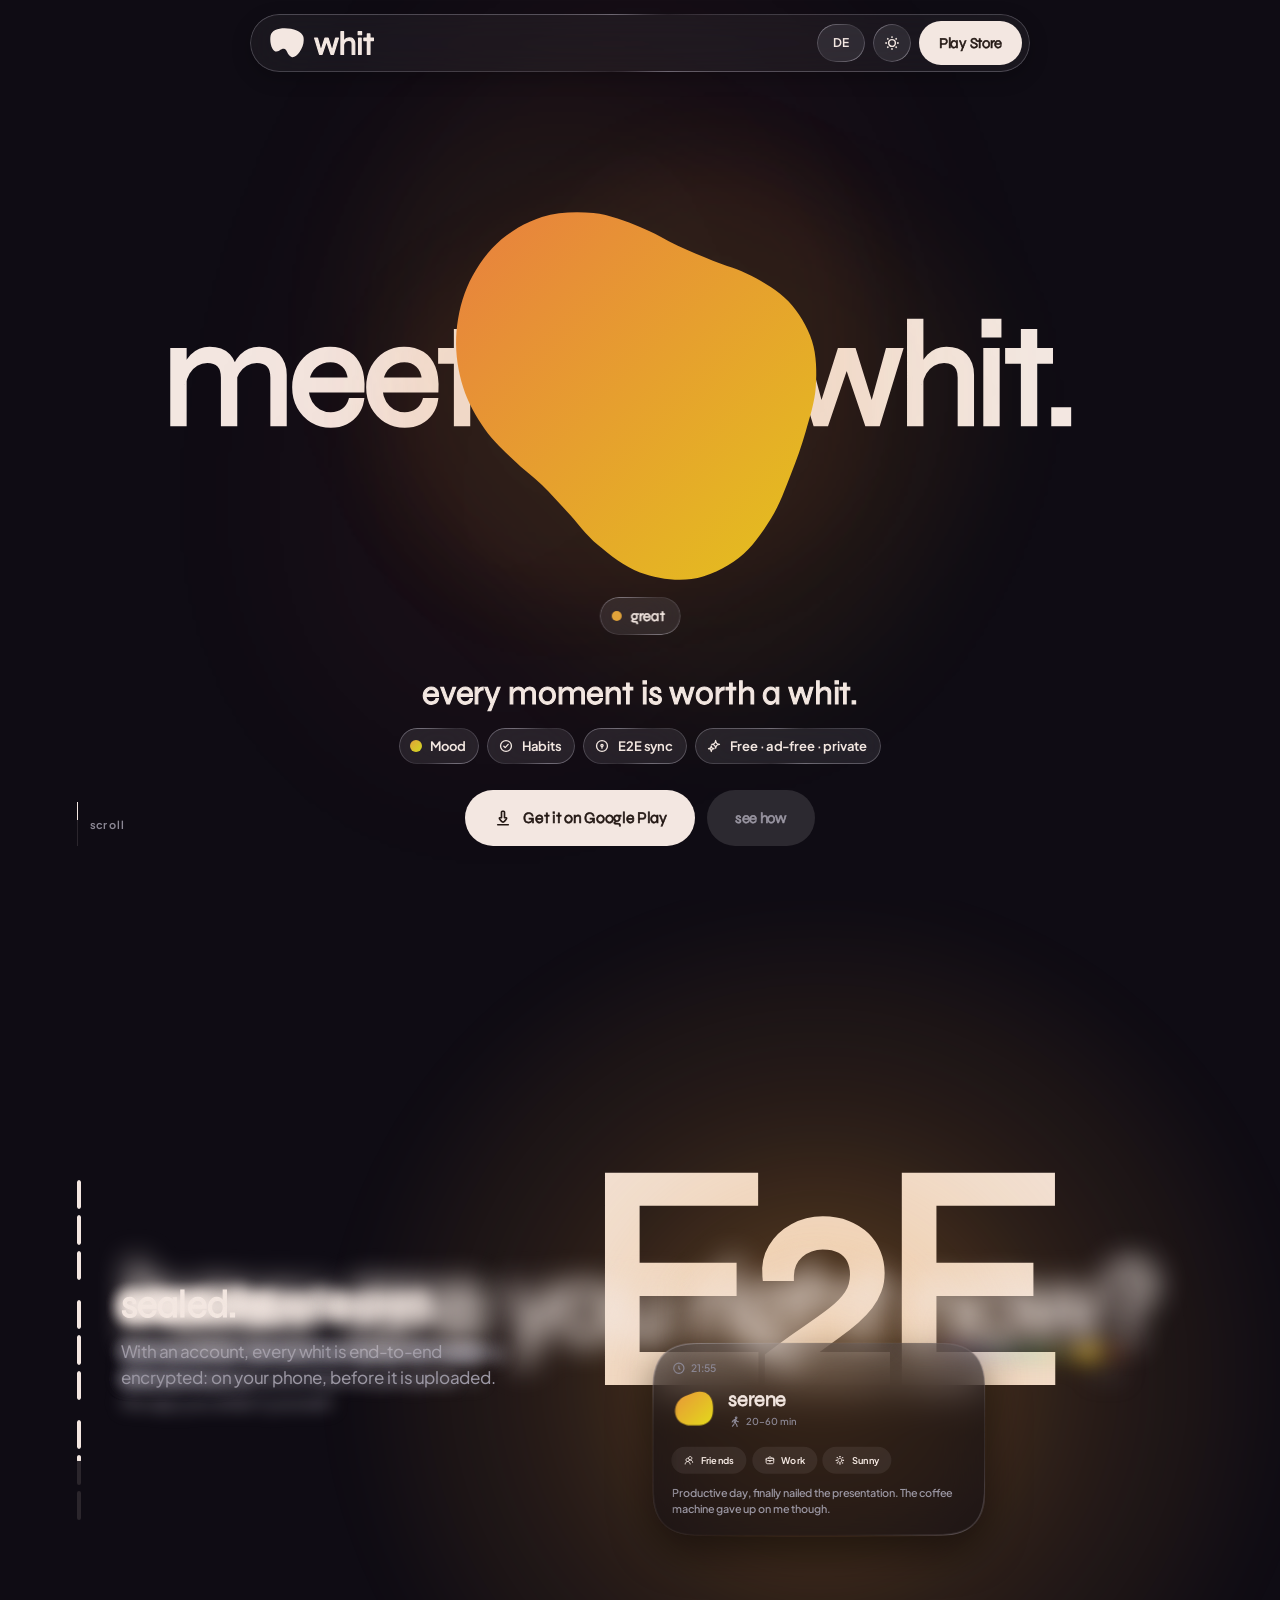
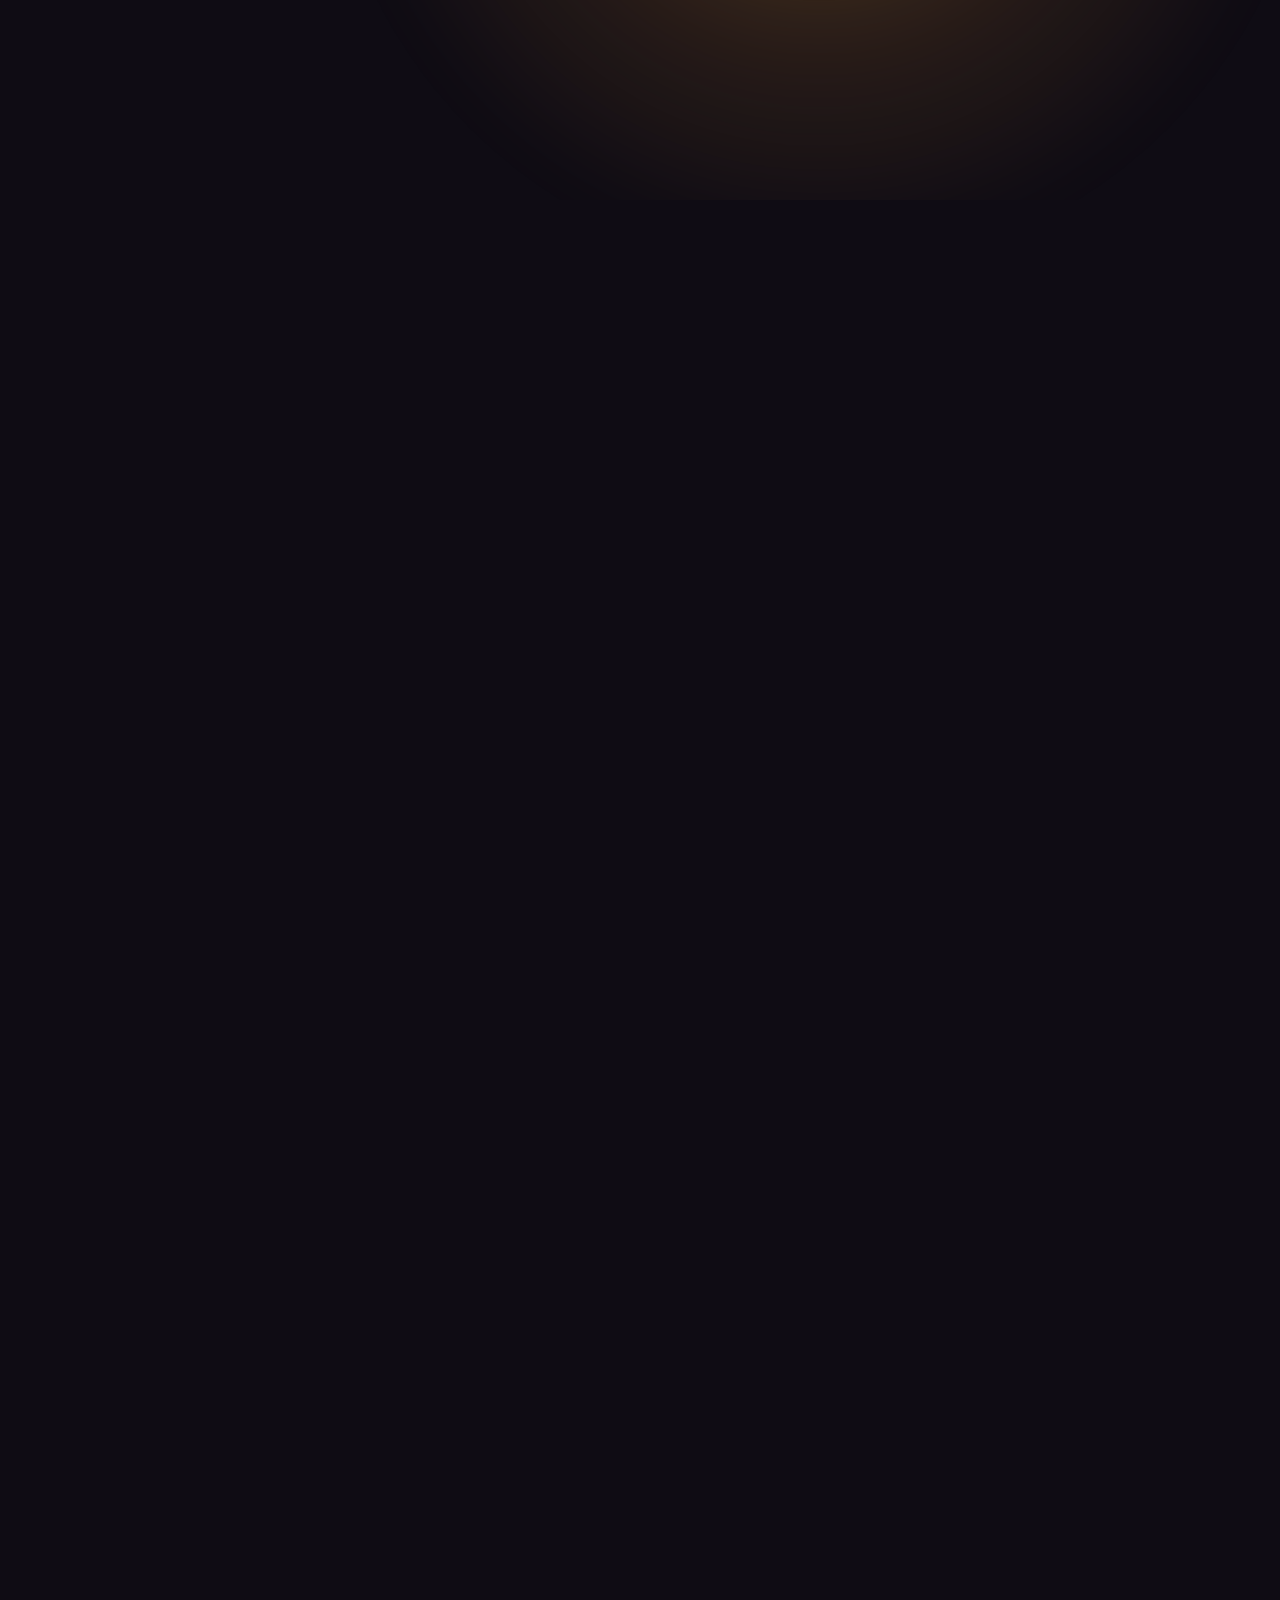
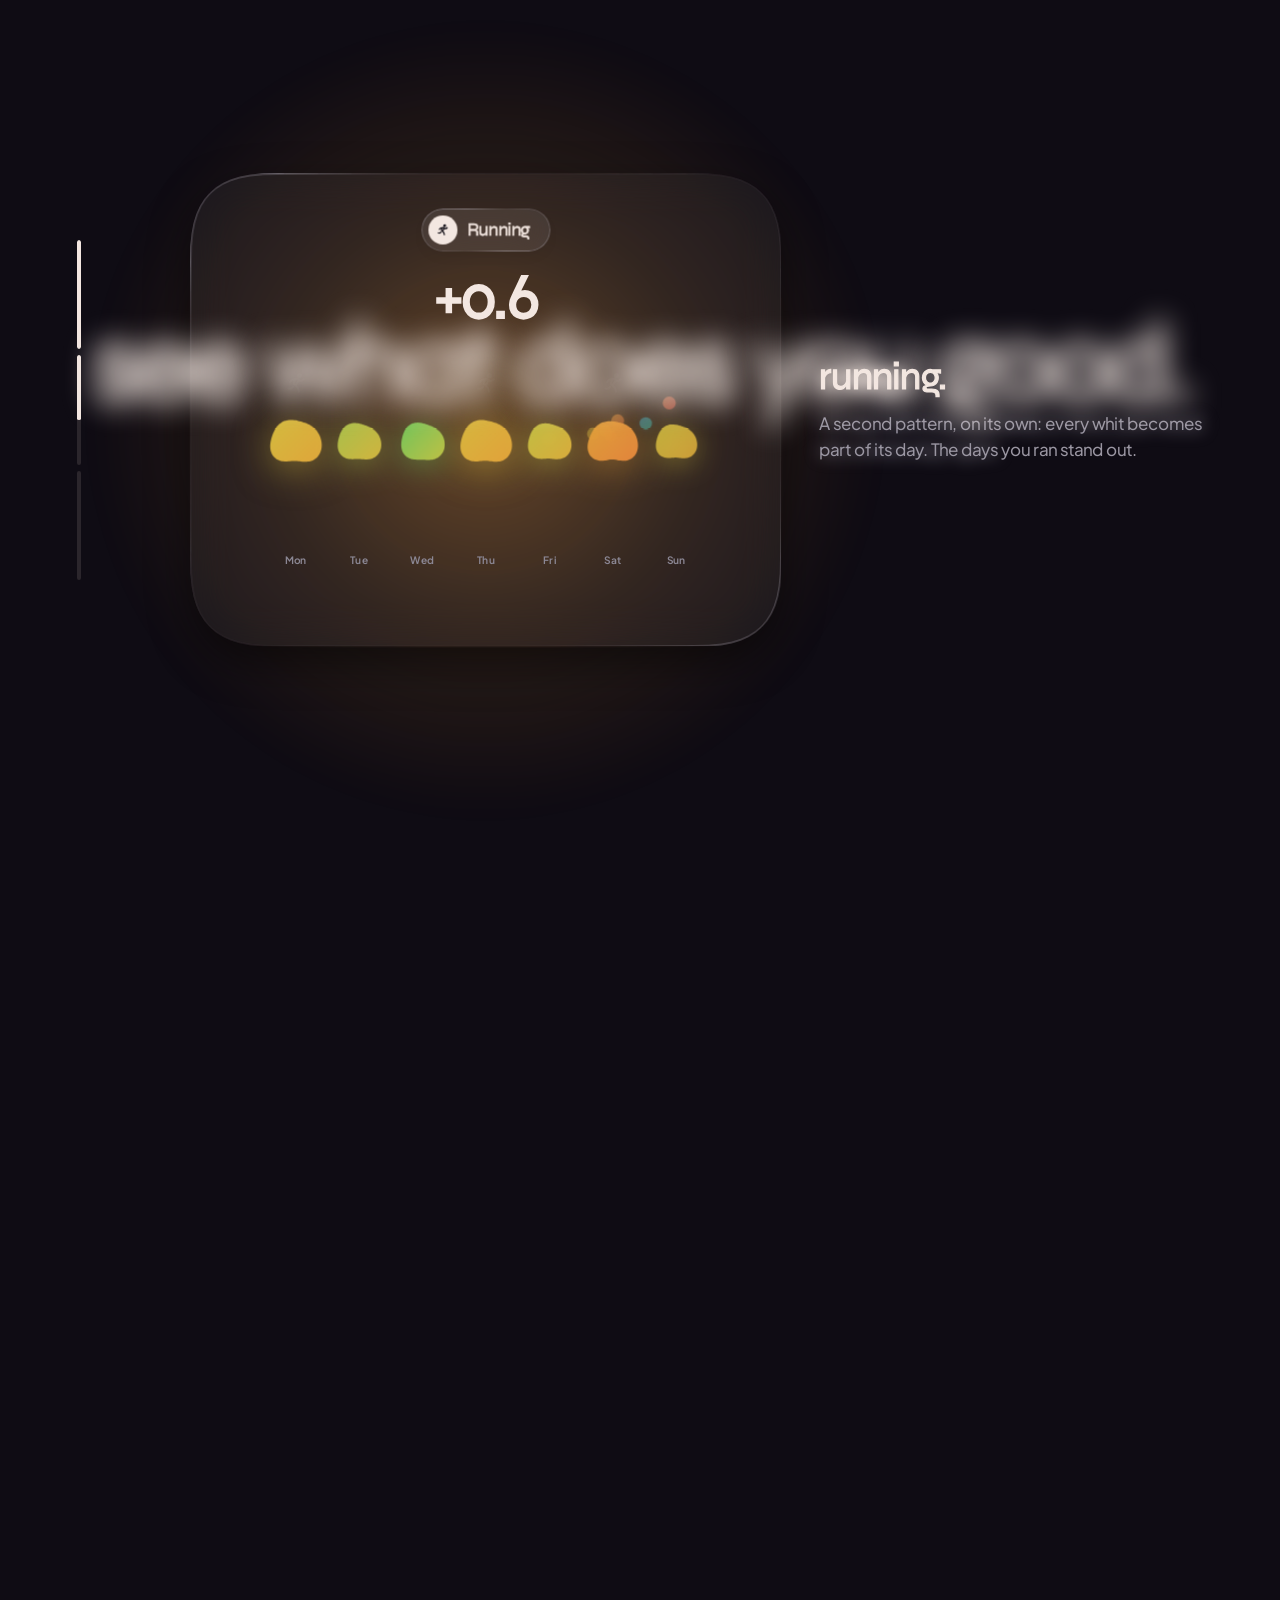
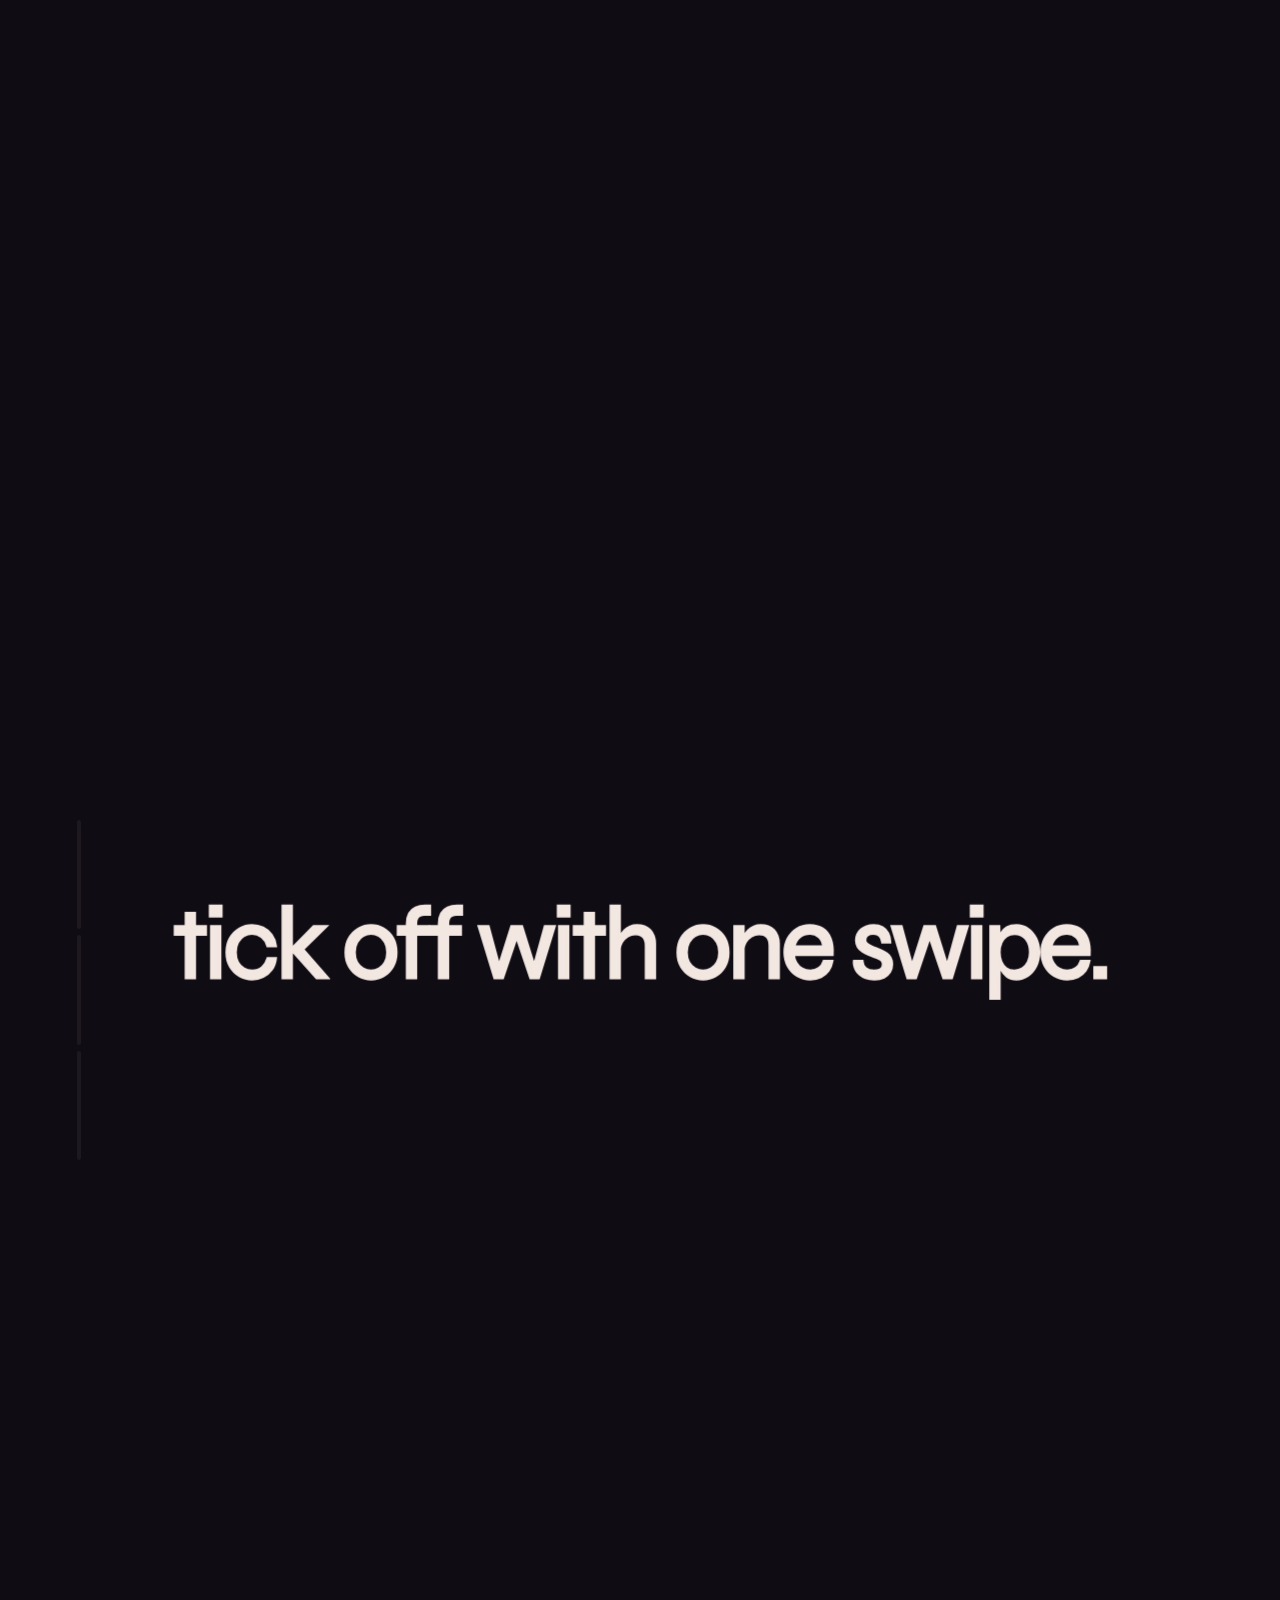
==== commit cb469b1d: "Update site" ====
--- a/index.html
+++ b/index.html
@@ -62,6 +62,7 @@
     </div>
     <div class="hero-try"><span class="hint-dot"></span><span data-t="heroTryTouch"></span></div>
     <div class="scroll-cue" aria-hidden="true"><i></i><span data-t="scroll"></span></div>
+    <div class="scroll-cue-m" aria-hidden="true" data-icon="down" data-size="18"><span data-t="scroll"></span></div>
   </section>
 
   <!-- 01–03 · one whit: check in, context, sealed ─────────────────── -->
@@ -100,7 +101,7 @@
 </nav>
 
 <footer class="site-footer">
-  <div class="wrap footer-inner">
+  <div class="wrap"><div class="footer-inner" data-bento="section">
     <div class="footer-brand">
       <svg class="brand-mark" viewBox="0 0 700 606" aria-hidden="true"><path fill="currentColor" d="M687.475 182.465C641.318 -17.989 47.3687 -78.4101 11.1143 161.8C-16.6239 345.585 63.7731 490.283 134.908 485.749C206.044 481.216 212.316 428.312 283.595 428.034C354.874 427.757 344.667 556.671 442.797 596.352C540.927 636.033 733.631 382.92 687.475 182.465Z"/></svg>
       <span data-t="personal"></span>
@@ -111,7 +112,7 @@
       <a href="mailto:gobi275@proton.me" data-t="contact"></a>
     </nav>
     <p class="disclaimer" data-t="disclaimer"></p>
-  </div>
+  </div></div>
 </footer>
 
 <button class="to-top glass" type="button" data-icon="arrow_up" data-size="20" aria-label="Back to top"></button>
--- a/css/whit.css
+++ b/css/whit.css
@@ -345,7 +345,7 @@
 @keyframes capswap { from { opacity: 0; filter: blur(6px); transform: translateY(6px); } }
 .st-t { margin: 0 0 8px; font: 400 clamp(24px, 2.1vw, 34px)/1.05 var(--syne); letter-spacing: -0.02em; -webkit-text-stroke: .032em currentColor; font-synthesis: none; }
 .st-p { margin: 0 auto; max-width: 48ch; font-size: clamp(15px, 1.08vw, 17px); line-height: 1.5; color: var(--ink-2); text-wrap: pretty; }
-.st-rail { position: absolute; left: var(--padx); top: 50%; width: 4px; height: min(40vh, 340px); transform: translateY(-50%);
+.st-rail { position: absolute; left: var(--padx); top: var(--rail-y, 45%); width: 4px; height: min(40vh, 340px); transform: translateY(-50%);
   display: flex; flex-direction: column; gap: 6px; transition: opacity .6s var(--ease); }
 .st-steps.idle .st-rail { opacity: .5; }
 .st-rail b { position: relative; flex: 1; border-radius: 999px; background: var(--ink-12); overflow: hidden; }
@@ -637,14 +637,14 @@
   background-image: linear-gradient(var(--grid-c) 1px, transparent 1px), linear-gradient(90deg, var(--grid-c) 1px, transparent 1px); background-size: 34px 34px; background-position: center;
   -webkit-mask: radial-gradient(ellipse 70% 70% at 50% 46%, #000 10%, rgba(0,0,0,.5) 40%, transparent 75%); mask: radial-gradient(ellipse 70% 70% at 50% 46%, #000 10%, rgba(0,0,0,.5) 40%, transparent 75%); }
 .f-anchor { position: absolute; left: 50%; top: 44%; width: 0; height: 0; }
-.f-word { font: 400 clamp(64px, 12vw, 230px)/1 var(--syne); letter-spacing: -0.045em; -webkit-text-stroke: .03125em currentColor; font-synthesis: none; white-space: nowrap; text-align: center; }
+.f-word { font: 400 clamp(72px, 13.5vw, 260px)/1 var(--syne); letter-spacing: -0.045em; -webkit-text-stroke: .03125em currentColor; font-synthesis: none; white-space: nowrap; text-align: center; }
 .f-card { width: min(500px, 86vw); --sq-tint: var(--veil); }
 .f-card .sq-body { display: flex; align-items: flex-start; gap: 18px; padding: 24px 28px 26px 24px; }
 .f-disc { width: 52px; height: 52px; flex: none; border-radius: 50%; display: grid; place-items: center; background: var(--ink); color: var(--bg); }
 .f-h { margin: 4px 0 8px; font: 400 clamp(20px, 1.6vw, 24px)/1.05 var(--syne); letter-spacing: -0.02em; -webkit-text-stroke: .034em currentColor; }
 .f-card p { margin: 0; font-size: clamp(15px, 1.15vw, 17px); line-height: 1.5; color: var(--ink-2); text-wrap: pretty; }
 .f-dots { position: absolute; left: 50%; bottom: max(34px, 7vh); transform: translateX(-50%); display: flex; gap: 14px; }
-.f-dot { width: 52px; height: 52px; border-radius: 50%; display: grid; place-items: center; color: var(--ink-2);
+.f-dot { width: 52px; height: 52px; border: 0; padding: 0; cursor: pointer; border-radius: 50%; display: grid; place-items: center; color: var(--ink-2);
   -webkit-backdrop-filter: blur(22px) saturate(1.1); backdrop-filter: blur(22px) saturate(1.1);
   transition: color .5s var(--ease), background-color .5s var(--ease), box-shadow .7s var(--ease), transform .6s var(--spring); }
 .f-dot.past { color: var(--ink); }
@@ -661,10 +661,15 @@
   transition: opacity .5s var(--ease), transform .6s var(--spring); }
 .to-top.on { opacity: 1; transform: none; pointer-events: auto; }
 @media (hover: hover) { .to-top:hover .ic { transform: translateY(-2px); } }
-.site-footer { background: var(--on-card); border-radius: 40px 40px 0 0; padding-top: 34px; }
-.footer-inner { border-top: 0; padding-top: 0; }
+/* The footer is a bento like the app's: the neumorphic face, painted by js/bento.js. */
+[data-bento] { position: relative; isolation: isolate; }
+.bento-canvas { position: absolute; left: -48px; top: -48px; z-index: -1; pointer-events: none; }
+/* overflow-x: clip — the bento's shadow canvas bleeds 48 px and must not widen the page. */
+.site-footer { padding: 30px 0 calc(34px + env(safe-area-inset-bottom)); overflow-x: clip; }
+.footer-inner { border-top: 0; padding: 28px 34px; }
 
 /* ── Wide screens: text on one side, the object on the other ──────────── */
+.wide { --rail-y: 50%; }
 .wide .lay-l .anchor { left: 64%; top: 50%; }
 .wide .lay-r .anchor { left: 38%; top: 50%; }
 .wide .lay-c .anchor { left: 50%; top: 50%; }
@@ -696,6 +701,7 @@
 @media (max-width: 859px) {
   :root { --padx: 10px; }
   .st-title { font-size: clamp(40px, 11.5vw, 72px); }
+  :root { --rail-y: 42%; }
   .anchor, .st-title { top: 42%; }
   .st-cap { bottom: 62px; width: calc(100% - 40px); }
   .st-t { font-size: 30px; margin-bottom: 8px; }
@@ -705,7 +711,7 @@
   .st-rail b.gap { margin-top: 10px; }
   .j-e2e { font-size: calc(var(--H) * .5); }
   .f-anchor { top: 40%; }
-  .f-word { font-size: clamp(40px, 14vw, 96px); }
+  .f-word { font-size: clamp(52px, 17vw, 112px); }
   .f-dots { bottom: 18px; gap: 10px; }
   .f-dot { width: 44px; height: 44px; }
   .scroll-cue { display: none; }
@@ -723,6 +729,22 @@
 }
 @media (max-width: 560px) { .hide-sm { display: none; } }
 @media (max-width: 400px) { .wordmark { display: none; } }
+/* Phones: the hero fits the screen, "whit." drifts only a little, and a scroll cue
+   sits at the very bottom of the viewport whatever the phone's height. */
+.scroll-cue-m { display: none; }
+@media (max-width: 720px) {
+  .hero { height: max(560px, 100svh); }
+  .hero-foot { bottom: calc(62px + env(safe-area-inset-bottom)); }
+  .hero.on .ht-l > span { transform: translateY(calc(var(--sk) * -6vh)); }
+  .hero.on .ht-r > span { transform: translateY(calc(var(--sk) * 2.5vh)); opacity: calc(1 - var(--sk) * 1.4); }
+  .scroll-cue-m { position: fixed; z-index: 3; left: 50%; bottom: calc(14px + env(safe-area-inset-bottom)); transform: translateX(-50%);
+    display: flex; flex-direction: column; align-items: center; gap: 2px; font: 600 11px/1 var(--body); letter-spacing: .12em; color: var(--muted);
+    opacity: 0; transition: opacity .8s var(--ease) 2.2s; pointer-events: none; }
+  .hero.on .scroll-cue-m { opacity: calc(1 - var(--sk) * 6); transition-delay: 0s, 0s; }
+  .scroll-cue-m .ic { animation: cuebob 1.8s var(--ease) infinite; }
+  .footer-inner { padding: 22px 22px; }
+}
+@keyframes cuebob { 0%, 100% { transform: translateY(0); opacity: .6; } 50% { transform: translateY(4px); opacity: 1; } }
 @media (prefers-reduced-motion: reduce) {
   .scroll-cue i::after, .caret, .jn-t::after { animation: none; }
   .st-item, .st-hl { transition-duration: .01s; }
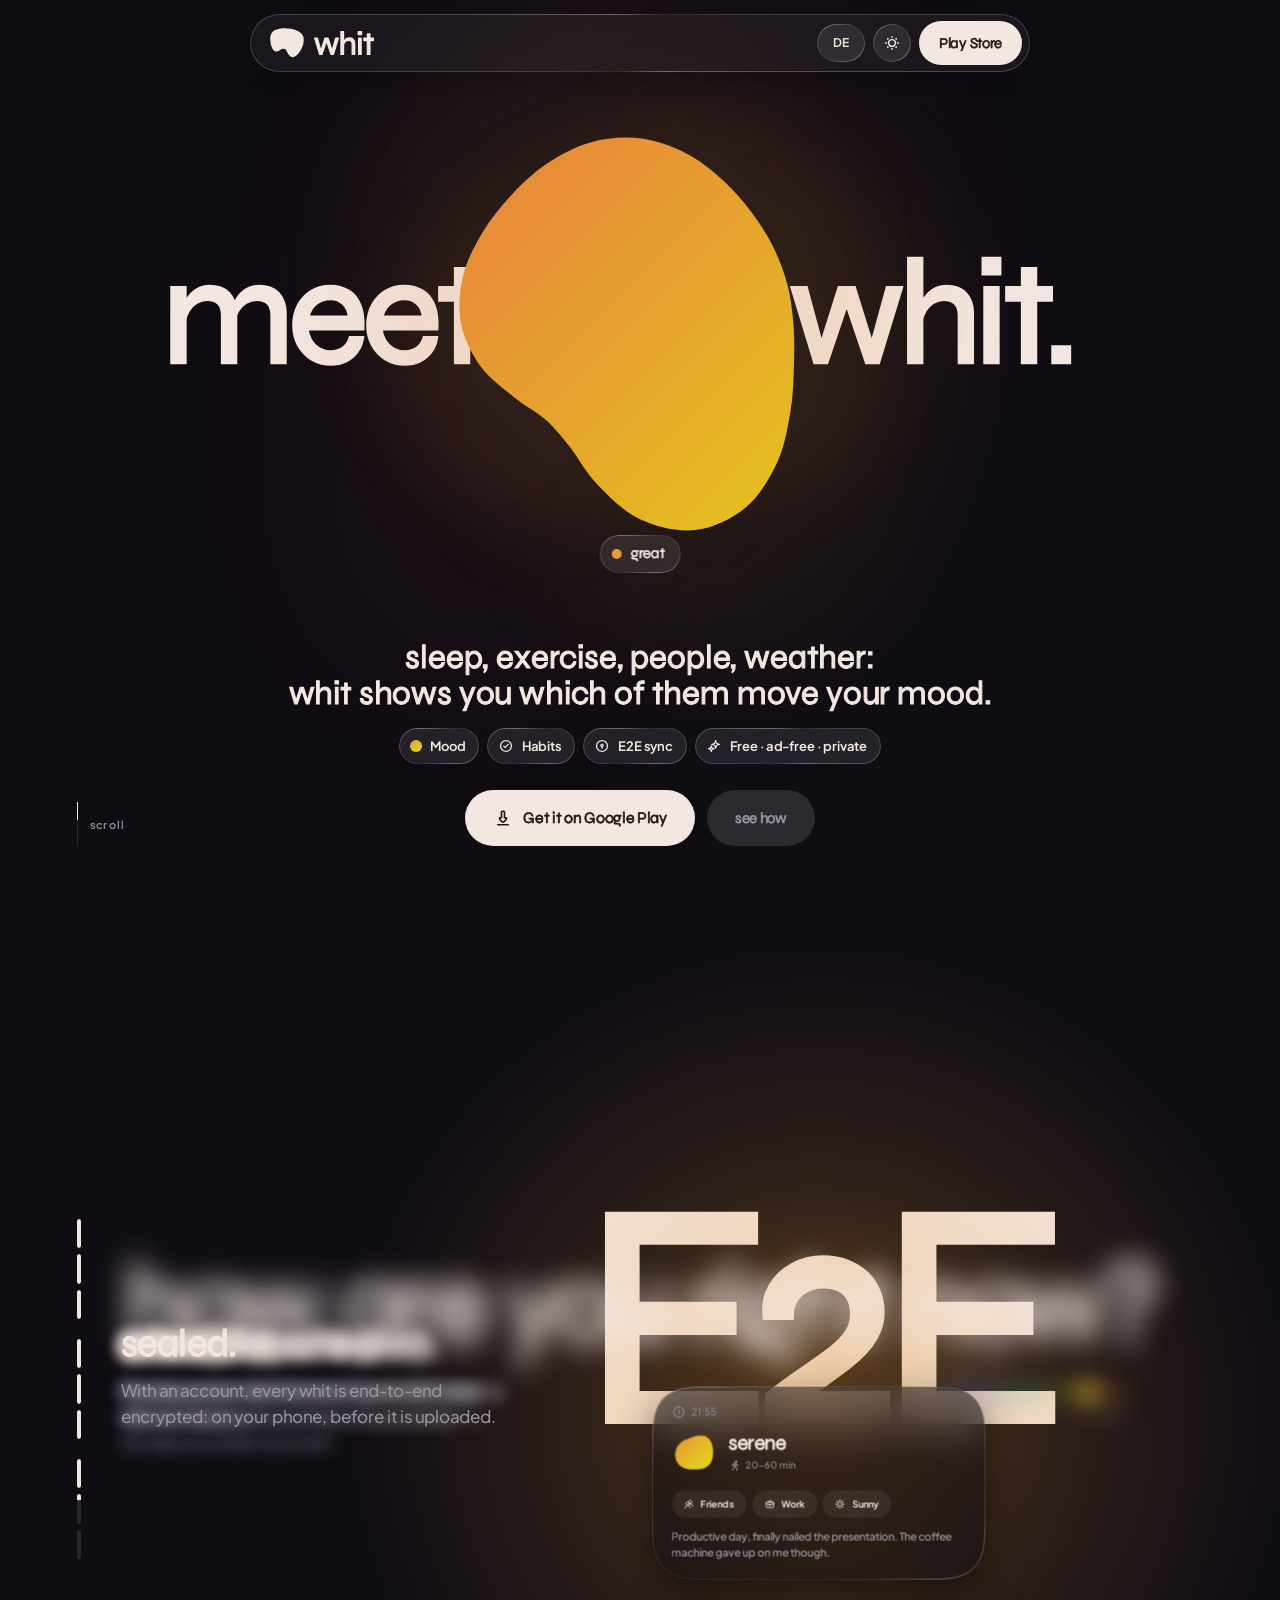
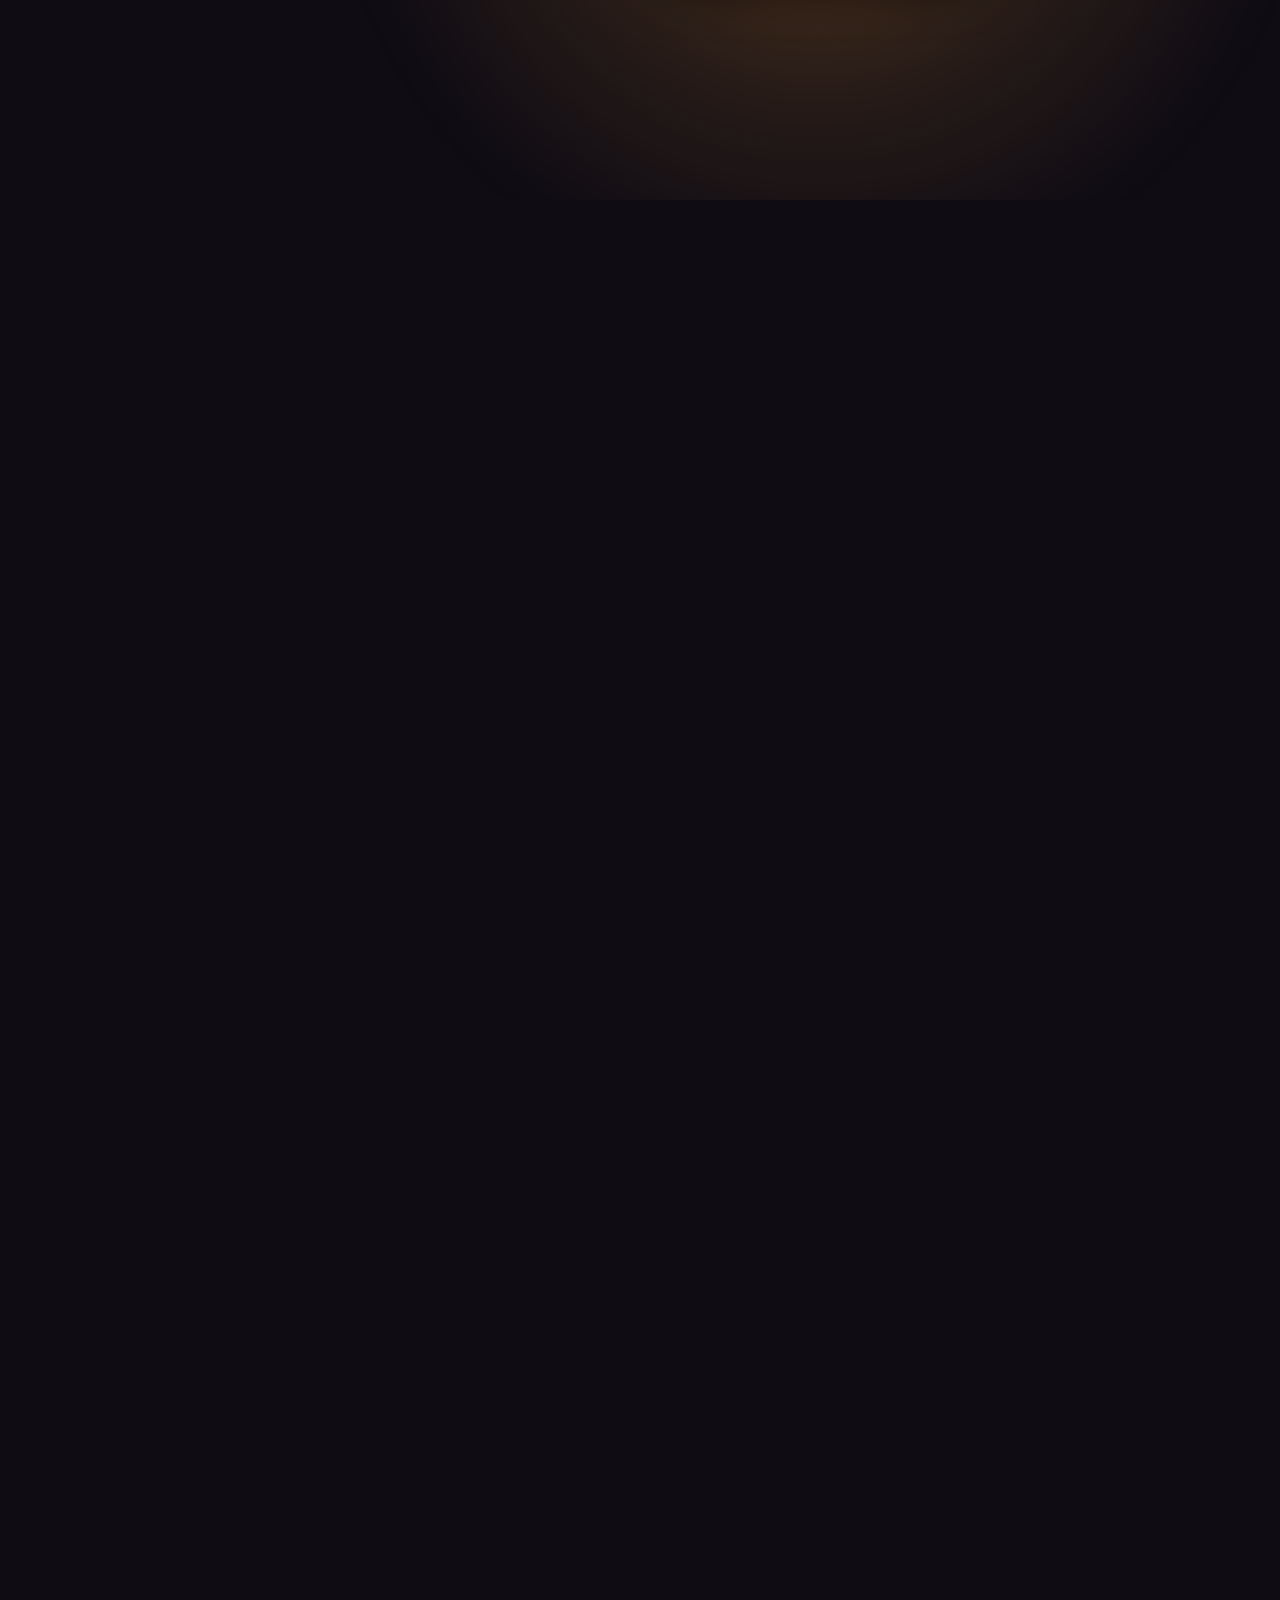
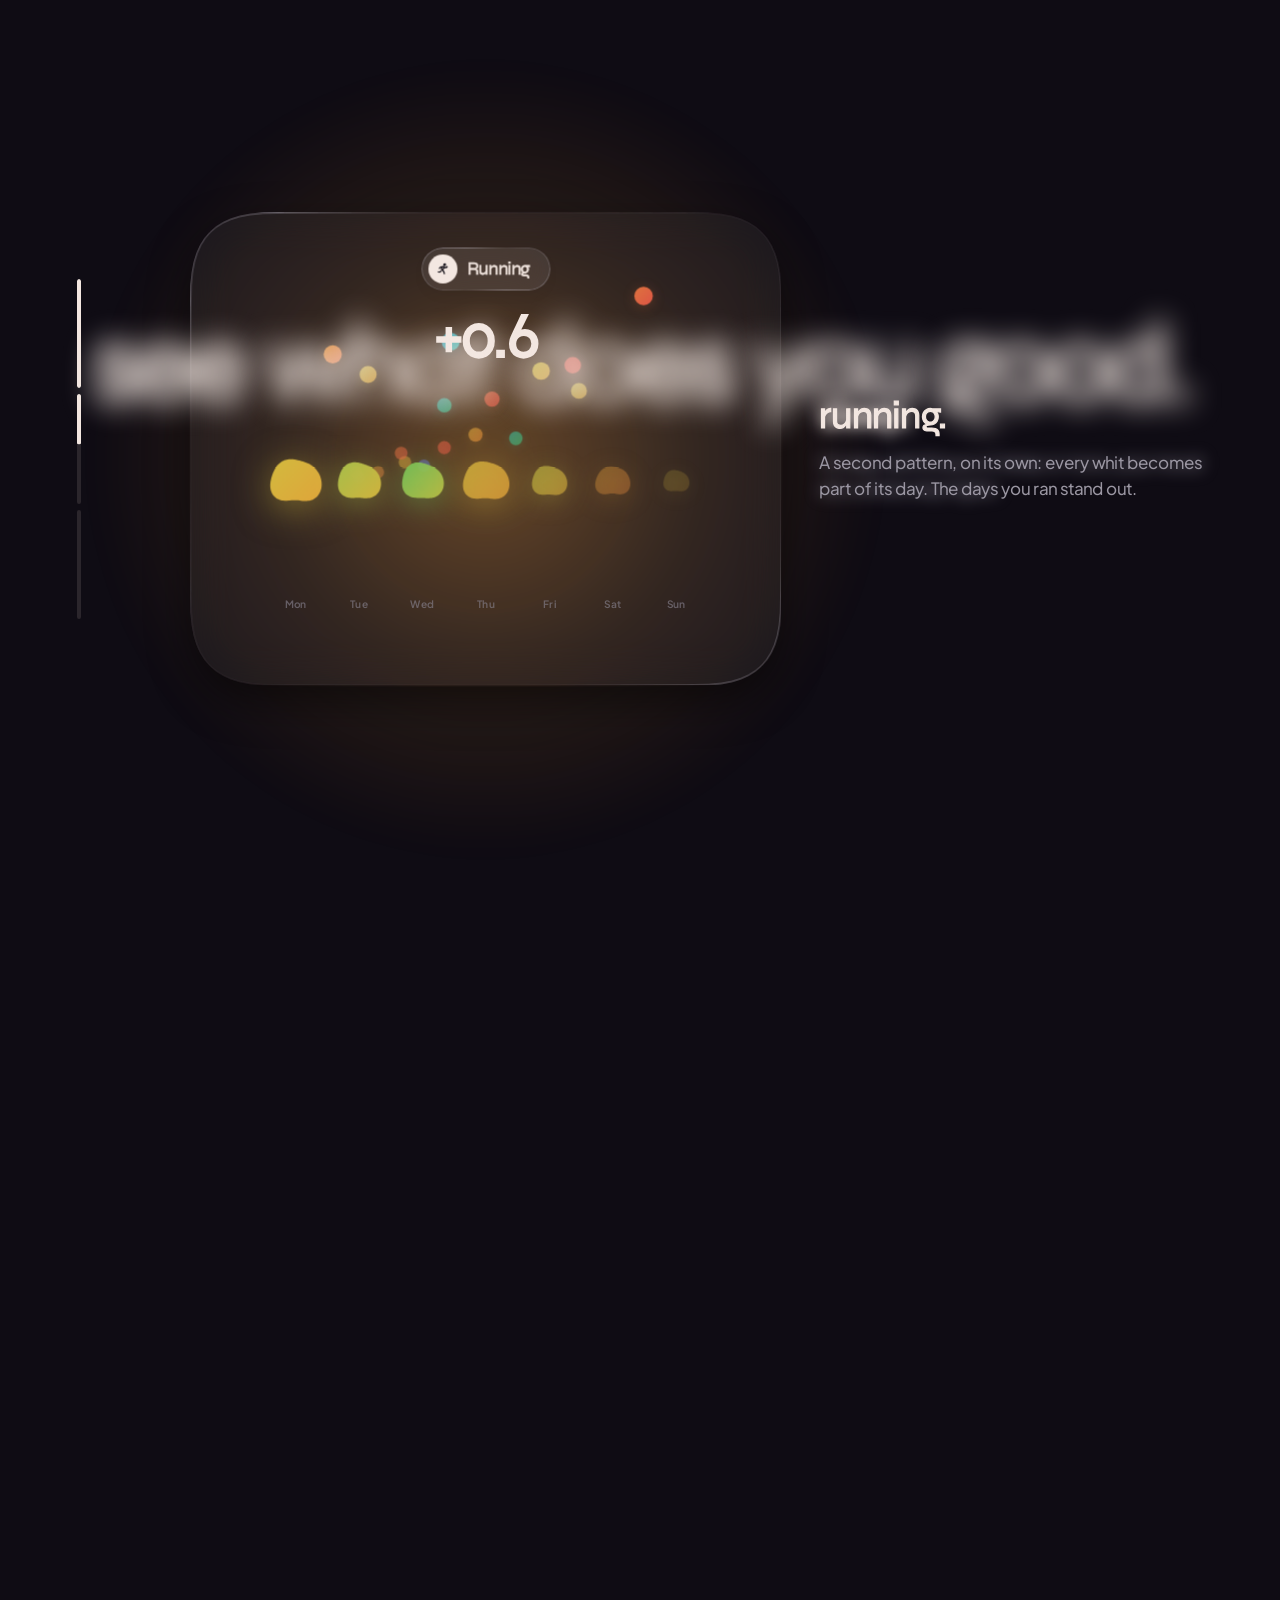
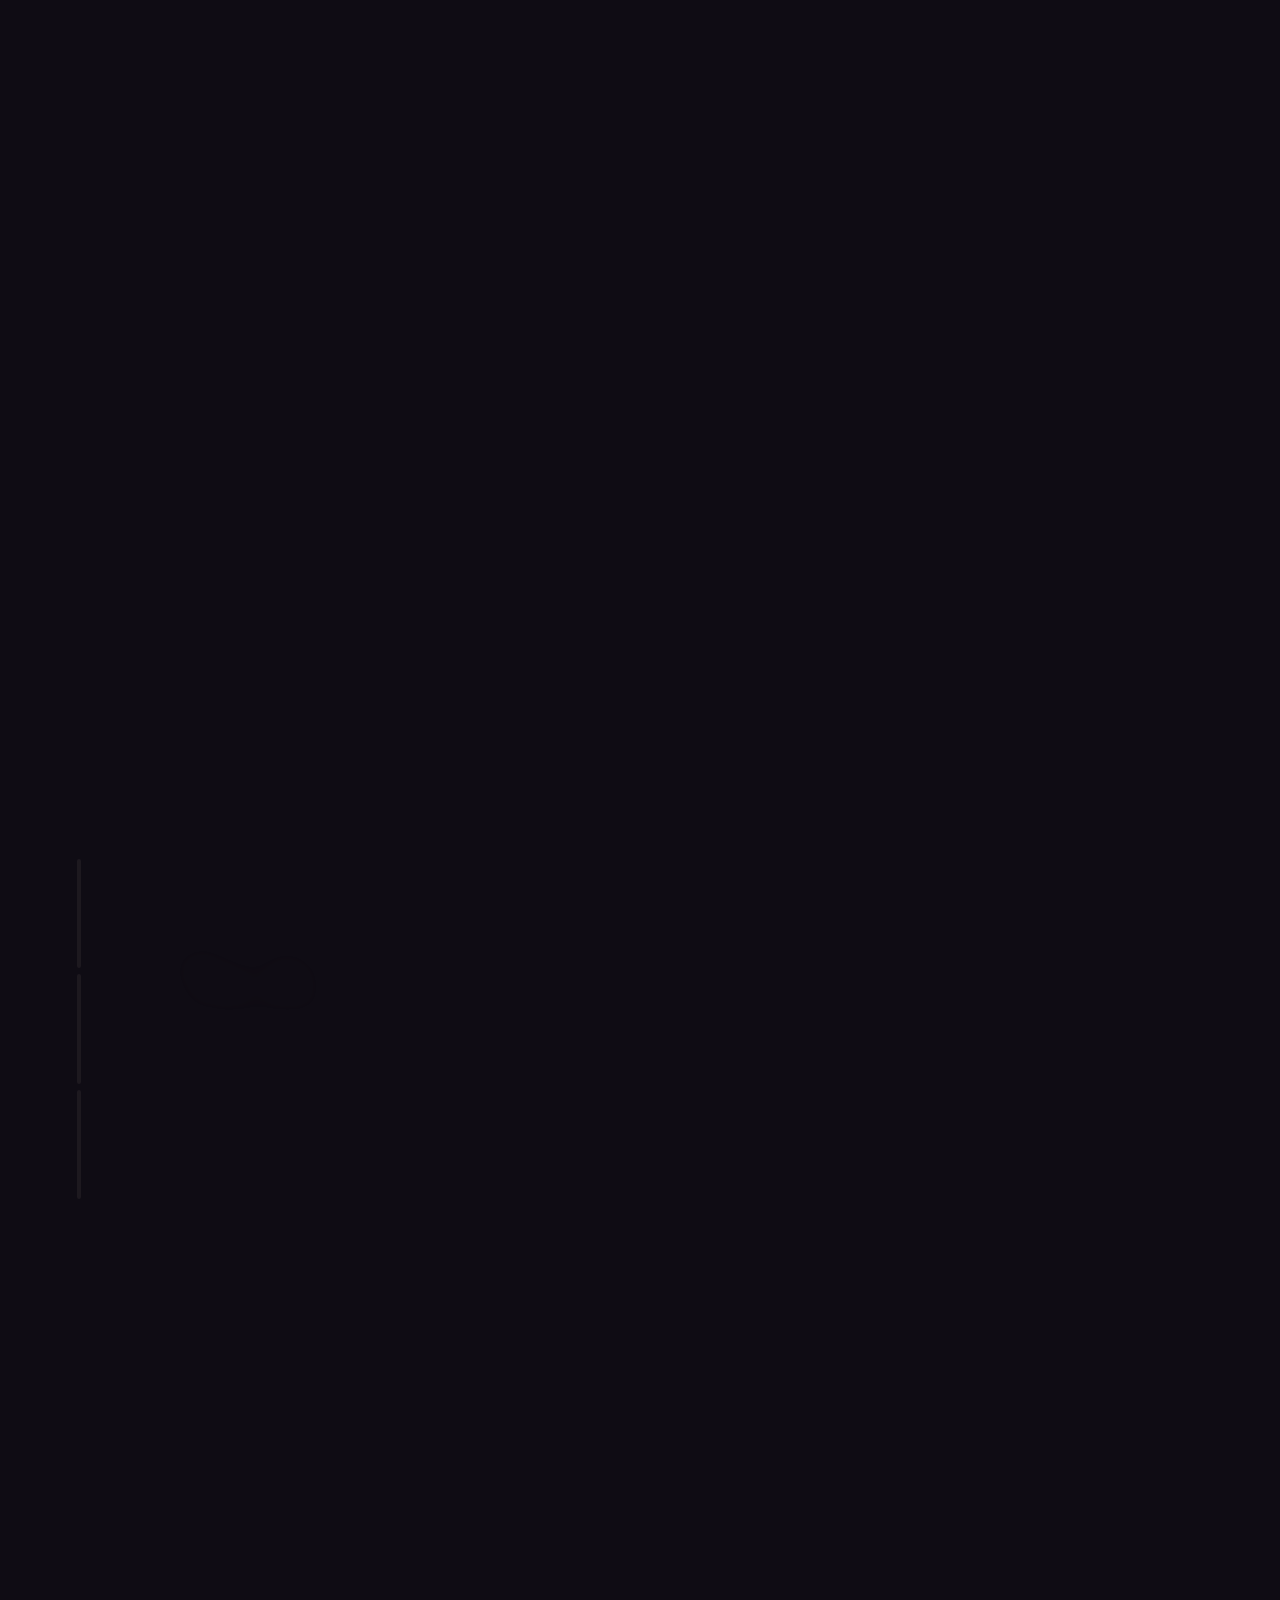
==== commit 3826936b: "Update site" ====
--- a/index.html
+++ b/index.html
@@ -9,6 +9,8 @@
 <link rel="icon" href="img/whit_mark.svg" type="image/svg+xml">
 <link rel="preload" href="fonts/Syne.ttf" as="font" type="font/ttf" crossorigin>
 <link rel="stylesheet" href="css/whit.css">
+<!-- Cookieless visit counting (privacy policy, section 11). Off on localhost by default. -->
+<script data-goatcounter="https://whit.goatcounter.com/count" async src="https://gc.zgo.at/count.js"></script>
 <script>
   // Paint the right ground before the first frame so a light-mode visitor never sees a dark flash.
   try { var q = new URLSearchParams(location.search).get('theme'); if ((q || localStorage.getItem('whit.theme')) === 'light') { document.documentElement.dataset.theme = 'light'; } } catch (e) {}
@@ -28,7 +30,7 @@
     <div class="header-actions">
       <button class="chip glass lang-toggle wide-only" type="button"><span data-t="langOther"></span></button>
       <button class="circle glass theme-toggle wide-only" type="button"></button>
-      <a class="btn-bold btn-dense play-link hide-sm" href="#" rel="noopener"><span data-t="playShort"></span></a>
+      <a class="btn-bold btn-dense play-link hide-sm" data-from="header" href="#" rel="noopener"><span data-t="playShort"></span></a>
       <button class="circle glass menu-btn" type="button" data-icon="menu" data-size="18" aria-label="Menu"></button>
     </div>
   </div>
@@ -56,7 +58,7 @@
         <span class="fchip glass" data-icon="sparkle" data-size="16"><span data-t="heroChipFree"></span></span>
       </div>
       <div class="cta-row">
-        <a class="btn-bold btn-prominent play-link" href="#" rel="noopener" data-icon="download" data-size="20"><span data-t="play"></span></a>
+        <a class="btn-bold btn-prominent play-link" data-from="hero" href="#" rel="noopener" data-icon="download" data-size="20"><span data-t="play"></span></a>
         <a class="btn-quiet btn-prominent" href="#s-journey"><span data-t="heroMore"></span></a>
       </div>
     </div>
@@ -87,7 +89,7 @@
     <div class="hero-foot">
       <p class="hero-sub display-3" data-t="ctaP"></p>
       <div class="cta-row">
-        <a class="btn-bold btn-hero play-link" href="#" rel="noopener" data-icon="download" data-size="20"><span data-t="play"></span></a>
+        <a class="btn-bold btn-hero play-link" data-from="cta" href="#" rel="noopener" data-icon="download" data-size="20"><span data-t="play"></span></a>
       </div>
     </div>
   </section>
@@ -97,7 +99,7 @@
 <nav class="dock glass" aria-label="whit">
   <svg class="brand-mark" viewBox="0 0 700 606" aria-hidden="true"><path fill="currentColor" d="M687.475 182.465C641.318 -17.989 47.3687 -78.4101 11.1143 161.8C-16.6239 345.585 63.7731 490.283 134.908 485.749C206.044 481.216 212.316 428.312 283.595 428.034C354.874 427.757 344.667 556.671 442.797 596.352C540.927 636.033 733.631 382.92 687.475 182.465Z"/></svg>
   <span class="dock-word syne-fb17">whit</span>
-  <a class="btn-bold btn-dense play-link" href="#" rel="noopener" data-icon="download" data-size="18"><span data-t="playShort"></span></a>
+  <a class="btn-bold btn-dense play-link" data-from="dock" href="#" rel="noopener" data-icon="download" data-size="18"><span data-t="playShort"></span></a>
 </nav>
 
 <footer class="site-footer">
--- a/css/whit.css
+++ b/css/whit.css
@@ -161,7 +161,7 @@
 .hero-foot { position: absolute; z-index: 2; left: 0; right: 0; bottom: clamp(28px, 6vh, 72px); text-align: center; padding: 0 var(--gutter);
   opacity: 0; transform: translateY(20px); transition: opacity 1s var(--ease) 1.45s, transform 1.2s var(--ease) 1.45s; }
 .hero.on .hero-foot { opacity: 1; transform: none; }
-.hero-sub { margin: 0; font-size: clamp(24px, 2.6vw, 38px); }
+.hero-sub { margin: 0 auto; max-width: 50ch; font-size: clamp(22px, 2.6vw, 38px); text-wrap: balance; white-space: pre-line; }
 .hero-meta { margin: 12px 0 0; font-size: 14px; color: var(--ink-2); }
 .hero-foot .cta-row { justify-content: center; margin-top: 26px; }
 .hero-try { position: absolute; z-index: 2; right: clamp(20px, 4vw, 56px); top: calc(72px + 28px); display: inline-flex; gap: 8px; align-items: center;
@@ -200,8 +200,9 @@
 
 @media (max-width: 720px) {
   .ht { left: 0; right: 0; text-align: center; transform: none; }
-  .ht-l { top: calc(var(--blob) * -.56 - .8em); }
-  .ht-r { top: calc(var(--blob) * .56 - .1em); }
+  /* The words tuck further behind the drop, so the stack breathes. */
+  .ht-l { top: calc(var(--blob) * -.44 - .8em); }
+  .ht-r { top: calc(var(--blob) * .42 - .1em); }
   .ht-l > span { transform: translateY(calc(var(--blob) * .45)); }
   .ht-r > span { transform: translateY(calc(var(--blob) * -.45)); }
   .hero.on .ht-l > span { transform: translateY(calc(var(--sk) * -14vh)); }
@@ -273,10 +274,10 @@
 .header-actions { display: flex; align-items: center; gap: 8px; flex: none; }
 .menu-btn { display: none; }
 /* Over the inverted chapter the glass takes that chapter's theme. */
-:root:not([data-theme="light"]) .site-header.over-inv { --ink: #231814; --ink-2: #5E504B; --muted: #5E504B; --ink-12: rgba(35,24,20,.12);
+:root:not([data-theme="light"]) :is(.site-header, .to-top).over-inv { --ink: #231814; --ink-2: #5E504B; --muted: #5E504B; --ink-12: rgba(35,24,20,.12);
   --glass-rgb: 40,23,15; --veil: rgba(40,23,15,.035); --chip: rgba(40,23,15,.055); --bold: #231814; --on-bold: #F3E7E1;
   --rim-sub-p: .18; --rim-sub-d: .03; --rim-w: 1px; --header-shadow: rgba(41,24,17,.10); }
-:root[data-theme="light"] .site-header.over-inv { --ink: #F3E7E1; --ink-2: #9B97A3; --muted: #9B97A3; --ink-12: rgba(243,231,225,.14);
+:root[data-theme="light"] :is(.site-header, .to-top).over-inv { --ink: #F3E7E1; --ink-2: #9B97A3; --muted: #9B97A3; --ink-12: rgba(243,231,225,.14);
   --glass-rgb: 227,222,237; --veil: rgba(227,222,237,.05); --chip: rgba(227,222,237,.10); --bold: #F3E7E1; --on-bold: #231814;
   --rim-sub-p: .40; --rim-sub-d: .06; --rim-w: .8px; --header-shadow: rgba(0,0,0,.22); }
 
@@ -306,7 +307,7 @@
   font: 600 13px/1 var(--body); letter-spacing: .1px; -webkit-backdrop-filter: blur(22px) saturate(1.1); backdrop-filter: blur(22px) saturate(1.1); }
 .fchip .ic { width: 16px; height: 16px; }
 .fdot { width: 12px; height: 12px; border-radius: 50%; flex: none; background: linear-gradient(135deg, var(--fd1), var(--fd2)); }
-.hero-try { display: none; top: calc(64px + 30px); left: 0; right: 0; justify-content: center; }
+.hero-try { display: none; top: calc(64px + 16px); left: 0; right: 0; justify-content: center; }
 @media (hover: none) { .hero-try { display: inline-flex; } }
 .hint-dot { width: 6px; height: 6px; border-radius: 50%; background: var(--ink); animation: pulse 1.8s ease-in-out infinite; }
 @keyframes pulse { 0%, 100% { opacity: .25; transform: scale(.8); } 50% { opacity: 1; transform: scale(1); } }
@@ -321,10 +322,12 @@
 /* ── Scenes: a tall section, one pinned stage, everything centred ─────── */
 .scene { position: relative; height: calc(var(--steps, 3) * 80svh + 100svh); }
 .stage { position: sticky; top: 0; height: 100svh; overflow: clip; }
-.st-viz { position: absolute; inset: 0; pointer-events: none; --in: 1; --out: 0;
-  opacity: calc(min(1, var(--in) * 1.6 - .3) * (1 - var(--out) * 1.4));
-  transform: translateY(calc(var(--out) * -6vh)) scale(calc(.93 + .07 * min(1, var(--in) * 1.4) - .05 * var(--out))); }
-.anchor { position: absolute; left: 50%; top: 45%; width: 0; height: 0; }
+/* No opacity, filter or transform here: this wraps every glass surface of a
+   scene, and any of those would make it a backdrop root (glass inside stops
+   blurring). Objects fade themselves, glass via --o on its own layers. */
+.st-viz { position: absolute; inset: 0; pointer-events: none; }
+[data-sq] > .sq-body, .phone > .ph-screen { filter: var(--bf, none); }
+.anchor { position: absolute; left: 50%; top: var(--ay, 45%); width: 0; height: 0; }
 .fl { position: absolute; left: 0; top: 0; will-change: transform; }
 
 /* Title cards: big, centred, alone; the words arrive out of a blur. */
@@ -335,7 +338,9 @@
 
 /* Captions centred beneath the object; the progress as slim vertical pills. */
 .st-steps { position: absolute; z-index: 3; inset: 0; pointer-events: none; }
-.st-cap { position: absolute; left: 50%; bottom: max(26px, 4.5vh); width: min(640px, 86vw); transform: translateX(-50%); text-align: center; }
+/* Centred layouts: the caption follows the object (top set by main.js), so a
+   tall or a flat window never leaves a gap or cuts it off. */
+.st-cap { position: absolute; left: 50%; top: var(--cap-top, auto); bottom: auto; width: min(640px, 86vw); transform: translateX(-50%); text-align: center; }
 .st-list { display: grid; }
 .st-item { grid-area: 1 / 1; opacity: 0; transform: translateY(18px); filter: blur(8px);
   transition: opacity .5s var(--ease), transform .8s var(--ease), filter .6s var(--ease); }
@@ -669,12 +674,12 @@
 .footer-inner { border-top: 0; padding: 28px 34px; }
 
 /* ── Wide screens: text on one side, the object on the other ──────────── */
-.wide { --rail-y: 50%; }
-.wide .lay-l .anchor { left: 64%; top: 50%; }
-.wide .lay-r .anchor { left: 38%; top: 50%; }
-.wide .lay-c .anchor { left: 50%; top: 50%; }
+.wide { --rail-y: var(--ay, 50%); }
+.wide .lay-l .anchor { left: 64%; top: var(--ay, 50%); }
+.wide .lay-r .anchor { left: 38%; top: var(--ay, 50%); }
+.wide .lay-c .anchor { left: 50%; top: var(--ay, 50%); }
 .h-phone { z-index: 2; }
-.wide .scene:is(.lay-l, .lay-r, .lay-c) .st-cap { top: 50%; bottom: auto; transform: translateY(-50%); text-align: left; width: min(30vw, 470px); }
+.wide .scene:is(.lay-l, .lay-r, .lay-c) .st-cap { top: var(--ay, 50%); bottom: auto; transform: translateY(-50%); text-align: left; width: min(30vw, 470px); }
 .wide .lay-l .st-cap, .wide .lay-c .st-cap { left: calc(var(--padx) + 44px); }
 .wide .lay-c .st-cap { width: min(19vw, 290px); }
 .wide .lay-r .st-cap { left: auto; right: var(--padx); }
@@ -701,9 +706,9 @@
 @media (max-width: 859px) {
   :root { --padx: 10px; }
   .st-title { font-size: clamp(40px, 11.5vw, 72px); }
-  :root { --rail-y: 42%; }
-  .anchor, .st-title { top: 42%; }
-  .st-cap { bottom: 62px; width: calc(100% - 40px); }
+  :root { --rail-y: var(--ay, 42%); }
+  .anchor, .st-title { top: var(--ay, 42%); }
+  .st-cap { width: calc(100% - 40px); }
   .st-t { font-size: 30px; margin-bottom: 8px; }
   .st-p { font-size: 16px; line-height: 1.45; }
   .j-day .jd-l { display: none; }
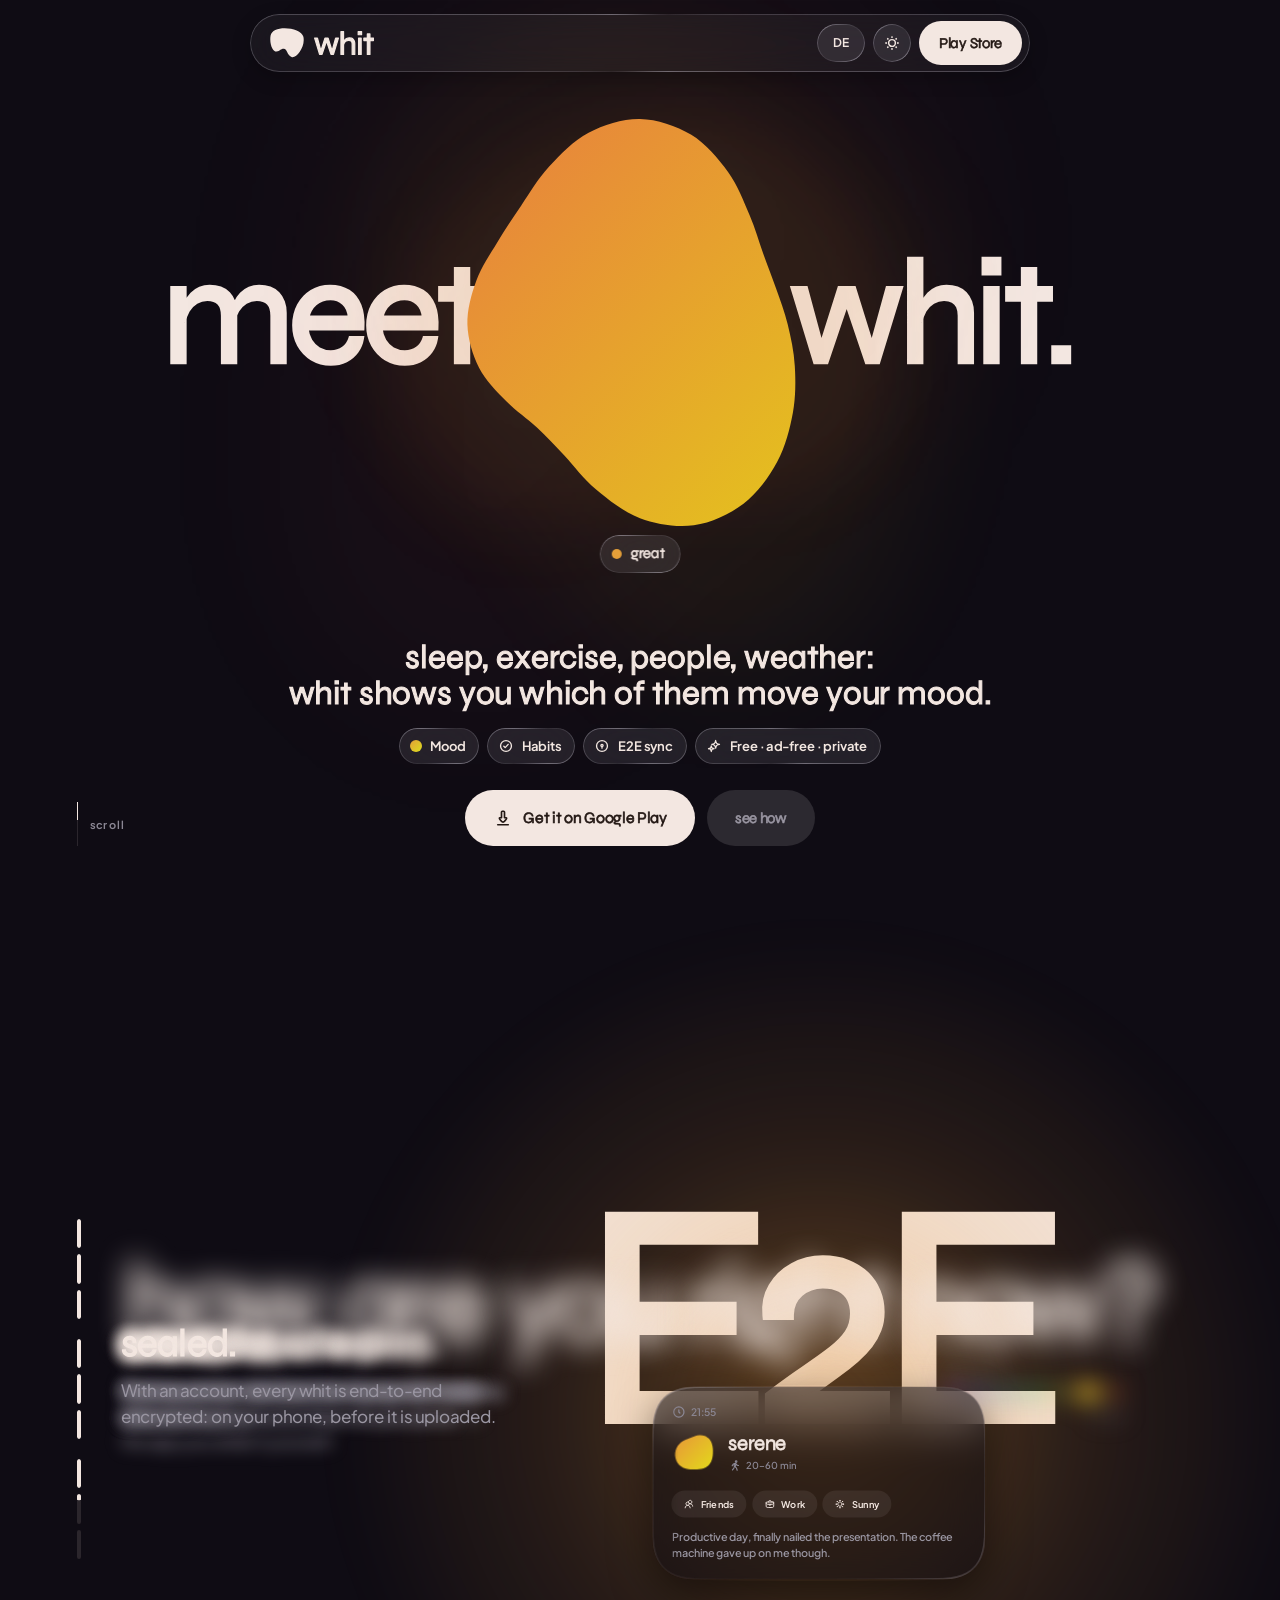
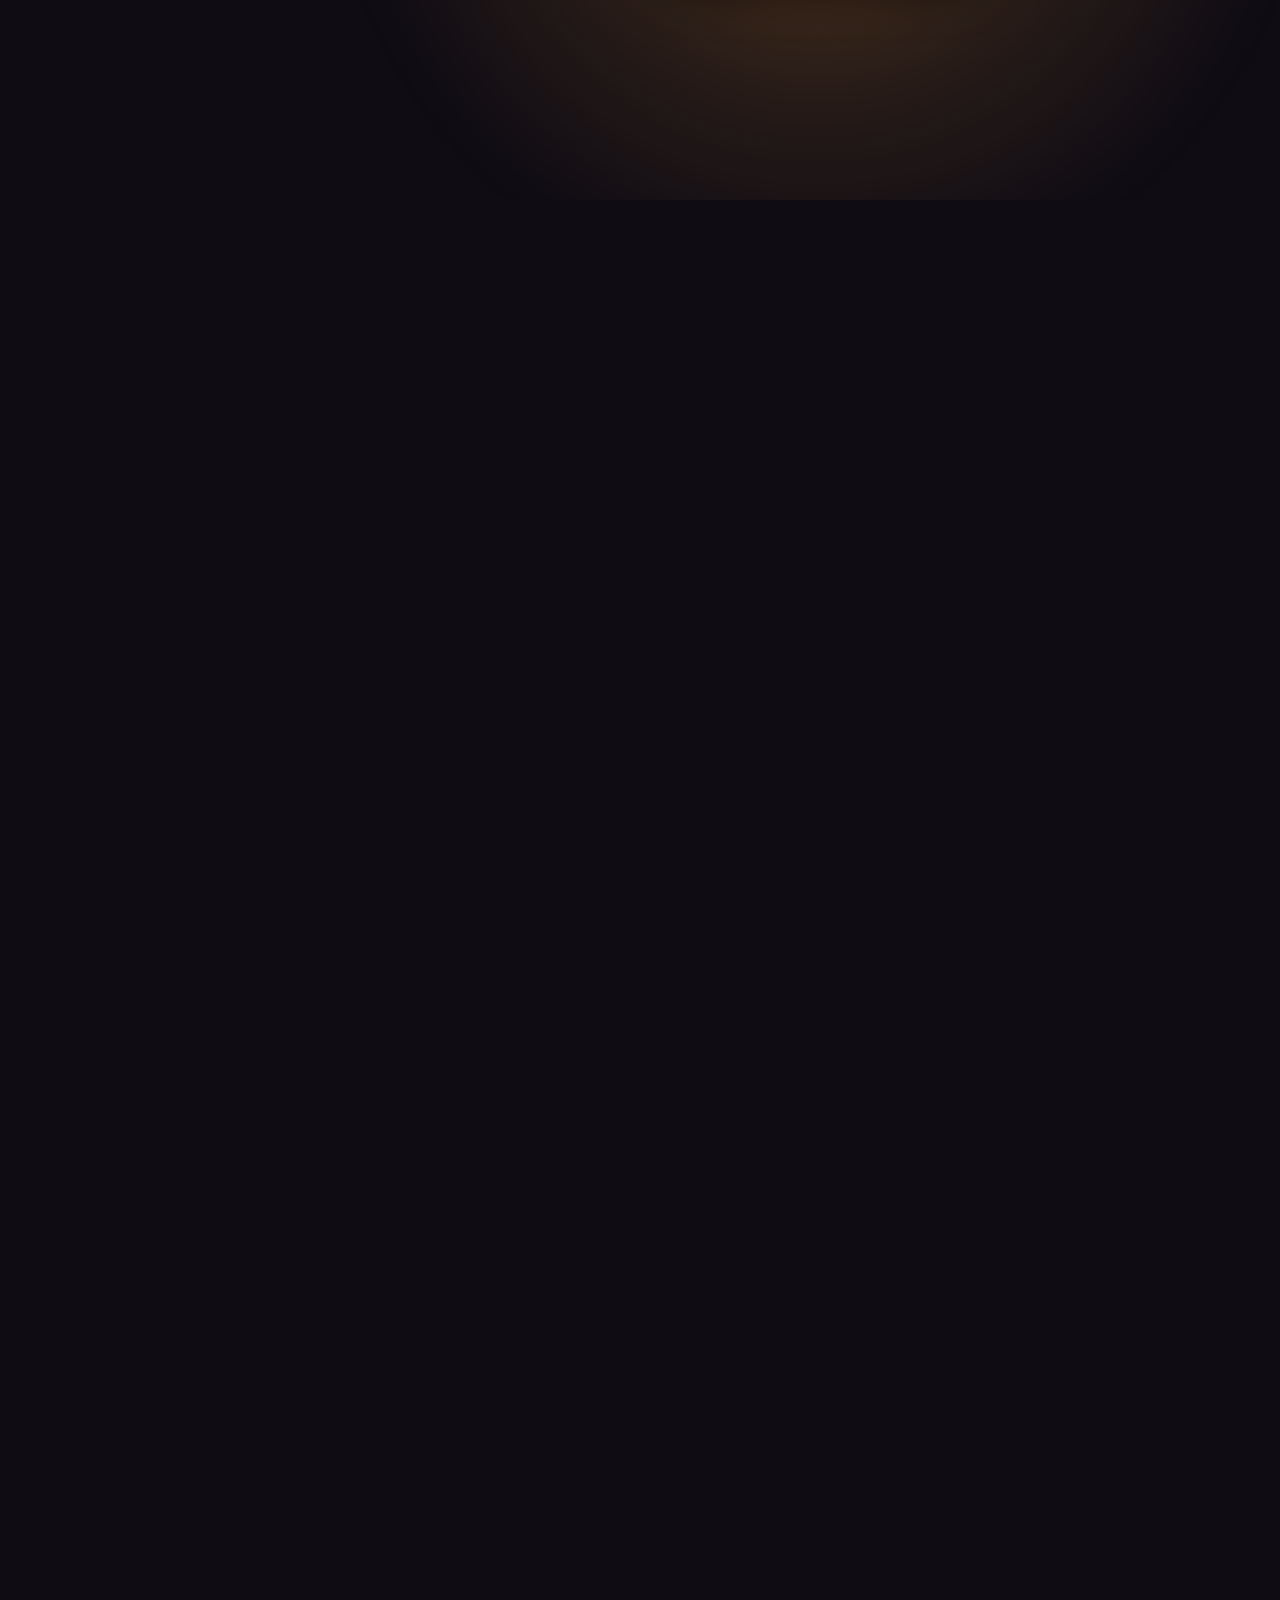
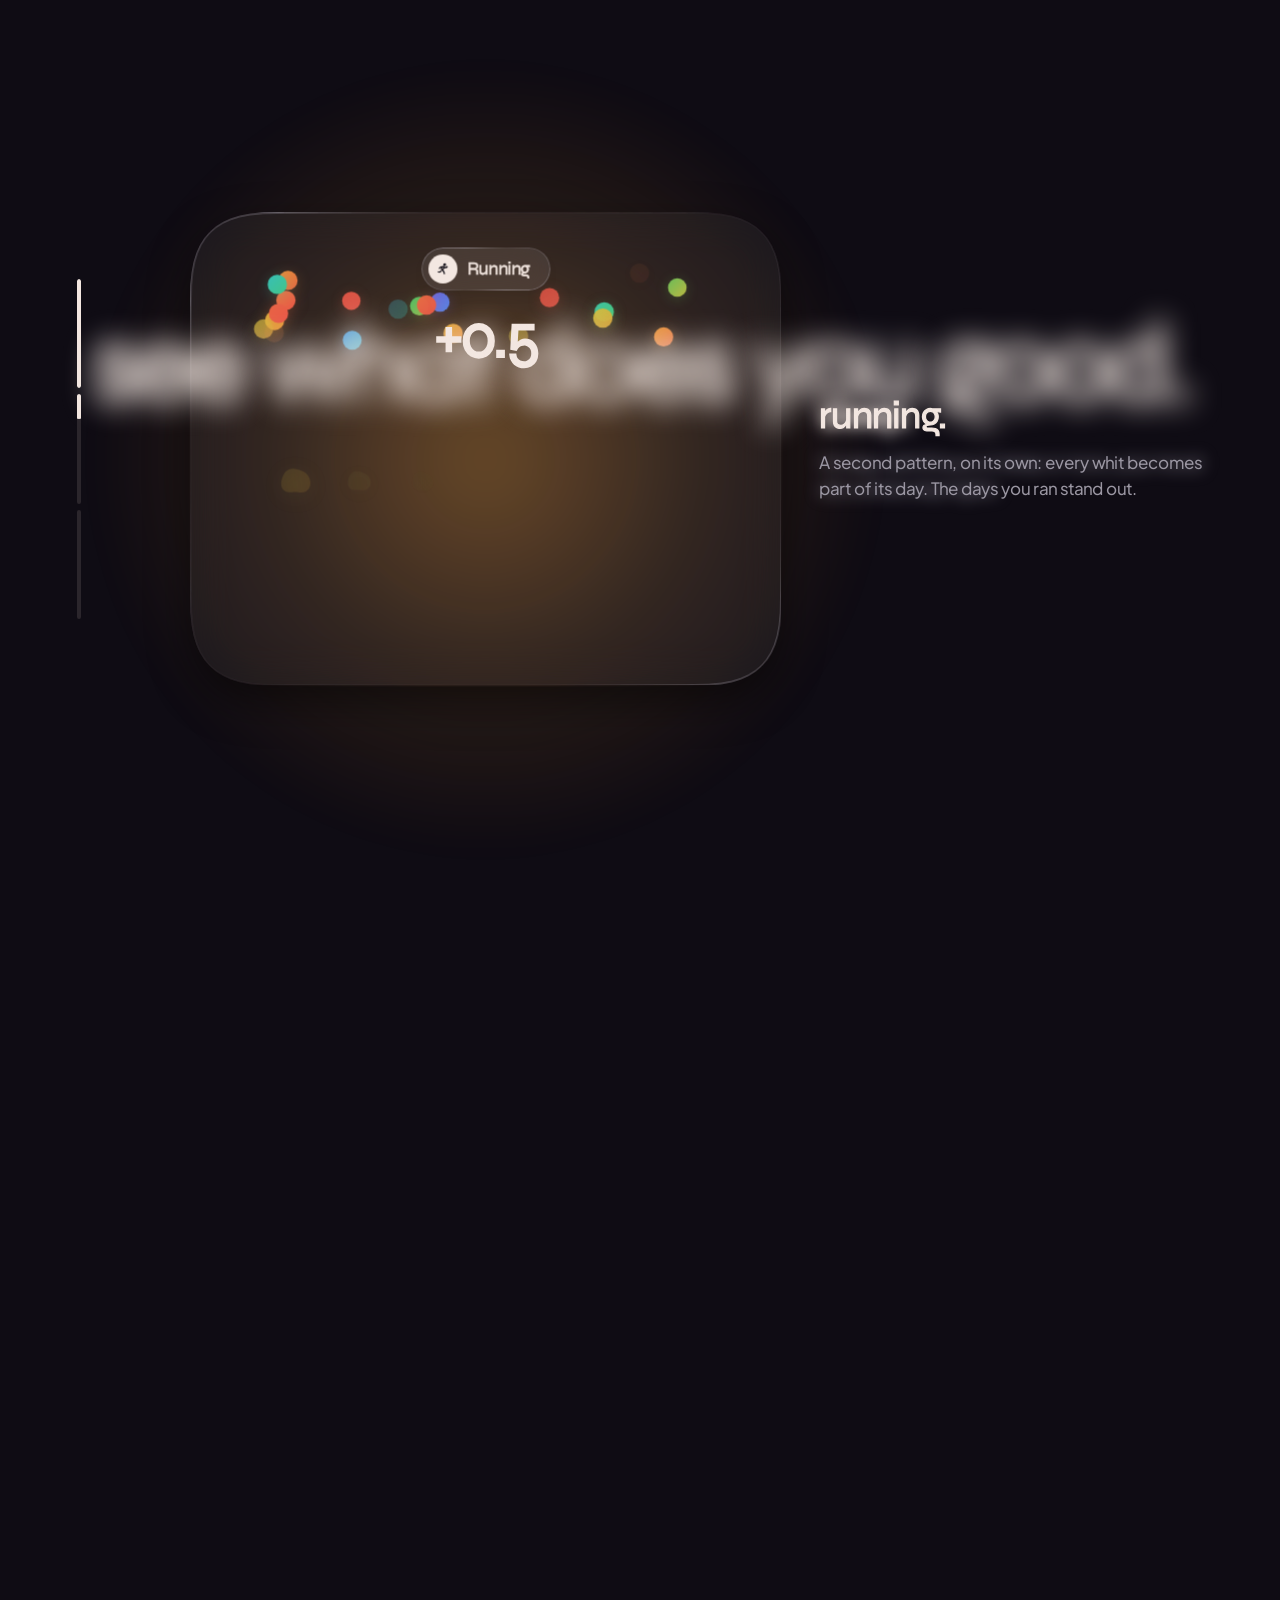
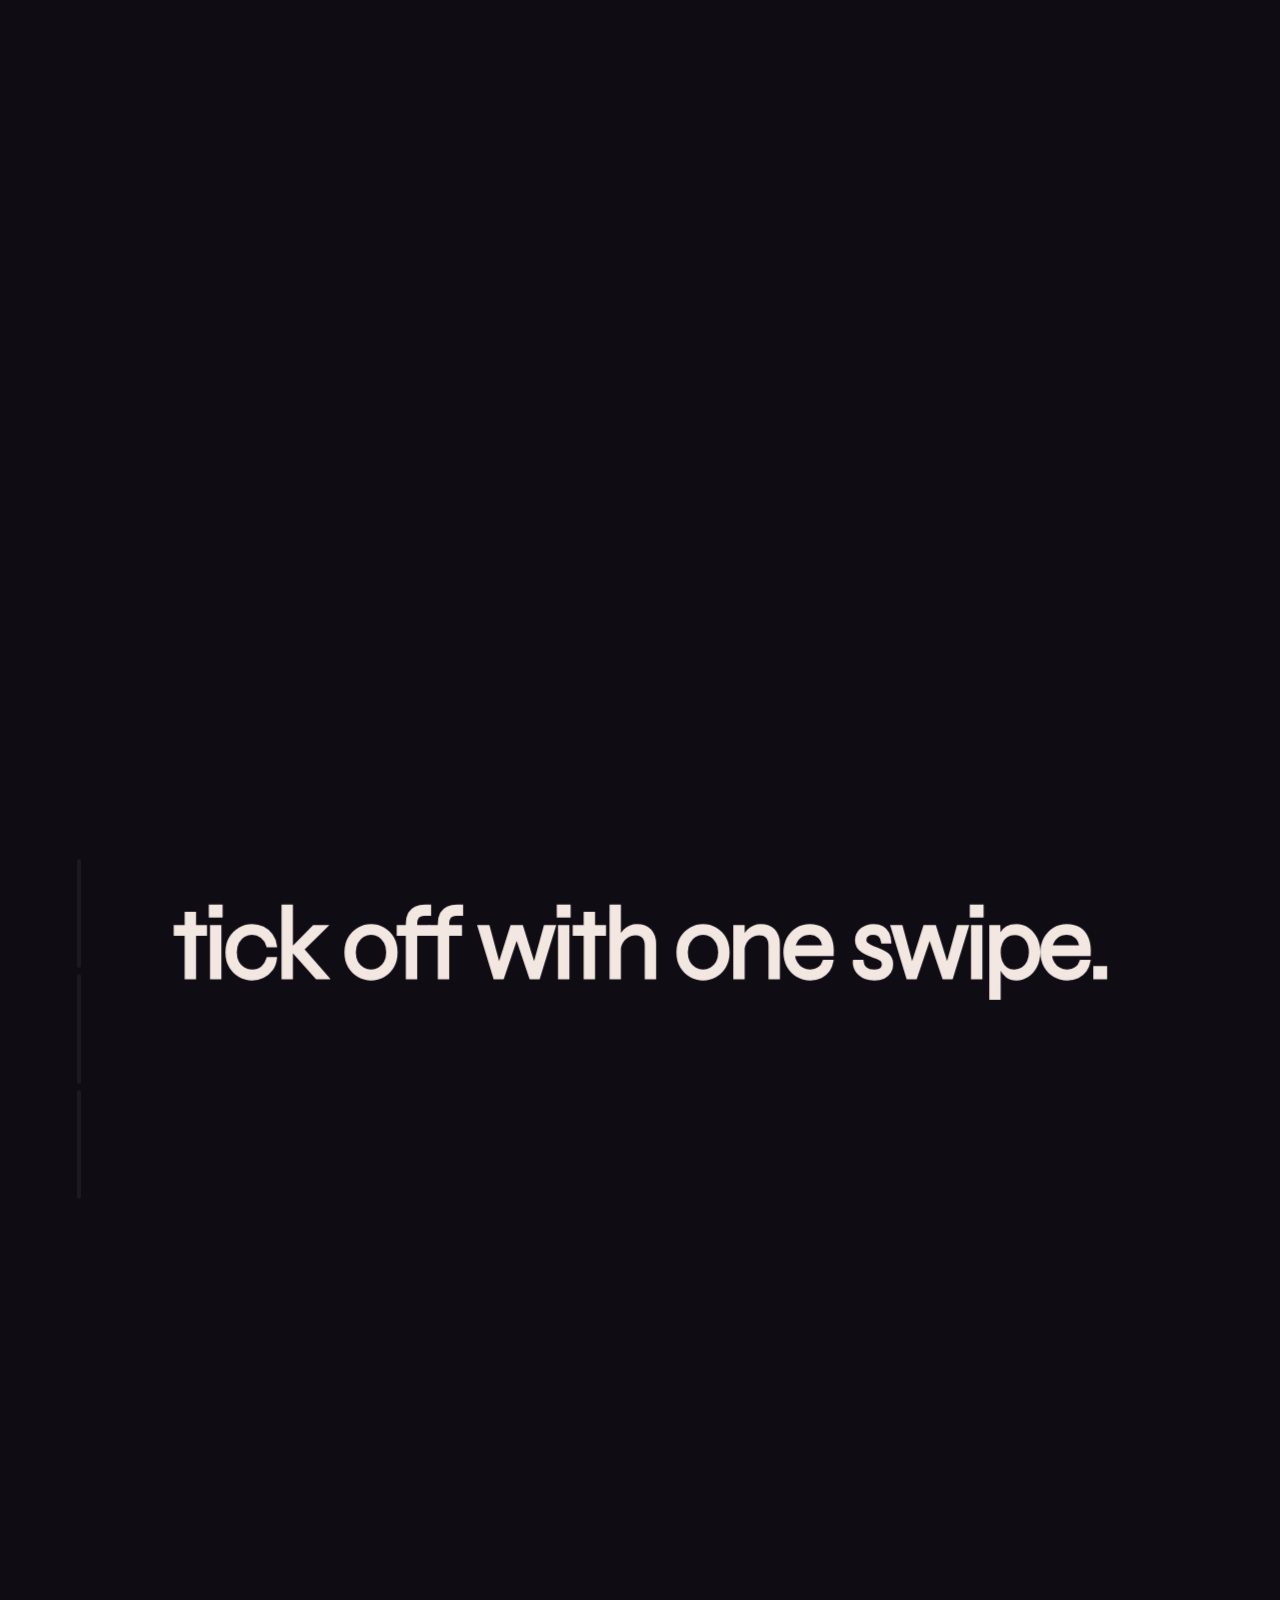
==== commit 9e904c56: "Update site" ====
--- a/index.html
+++ b/index.html
@@ -111,7 +111,7 @@
     <nav class="footer-links">
       <a data-href="privacyHref" data-t="privacy" href="#"></a>
       <a href="delete.html" data-t="del"></a>
-      <a href="mailto:gobi275@proton.me" data-t="contact"></a>
+      <a href="mailto:gobi275@proton.me">gobi275@proton.me</a>
     </nav>
     <p class="disclaimer" data-t="disclaimer"></p>
   </div></div>
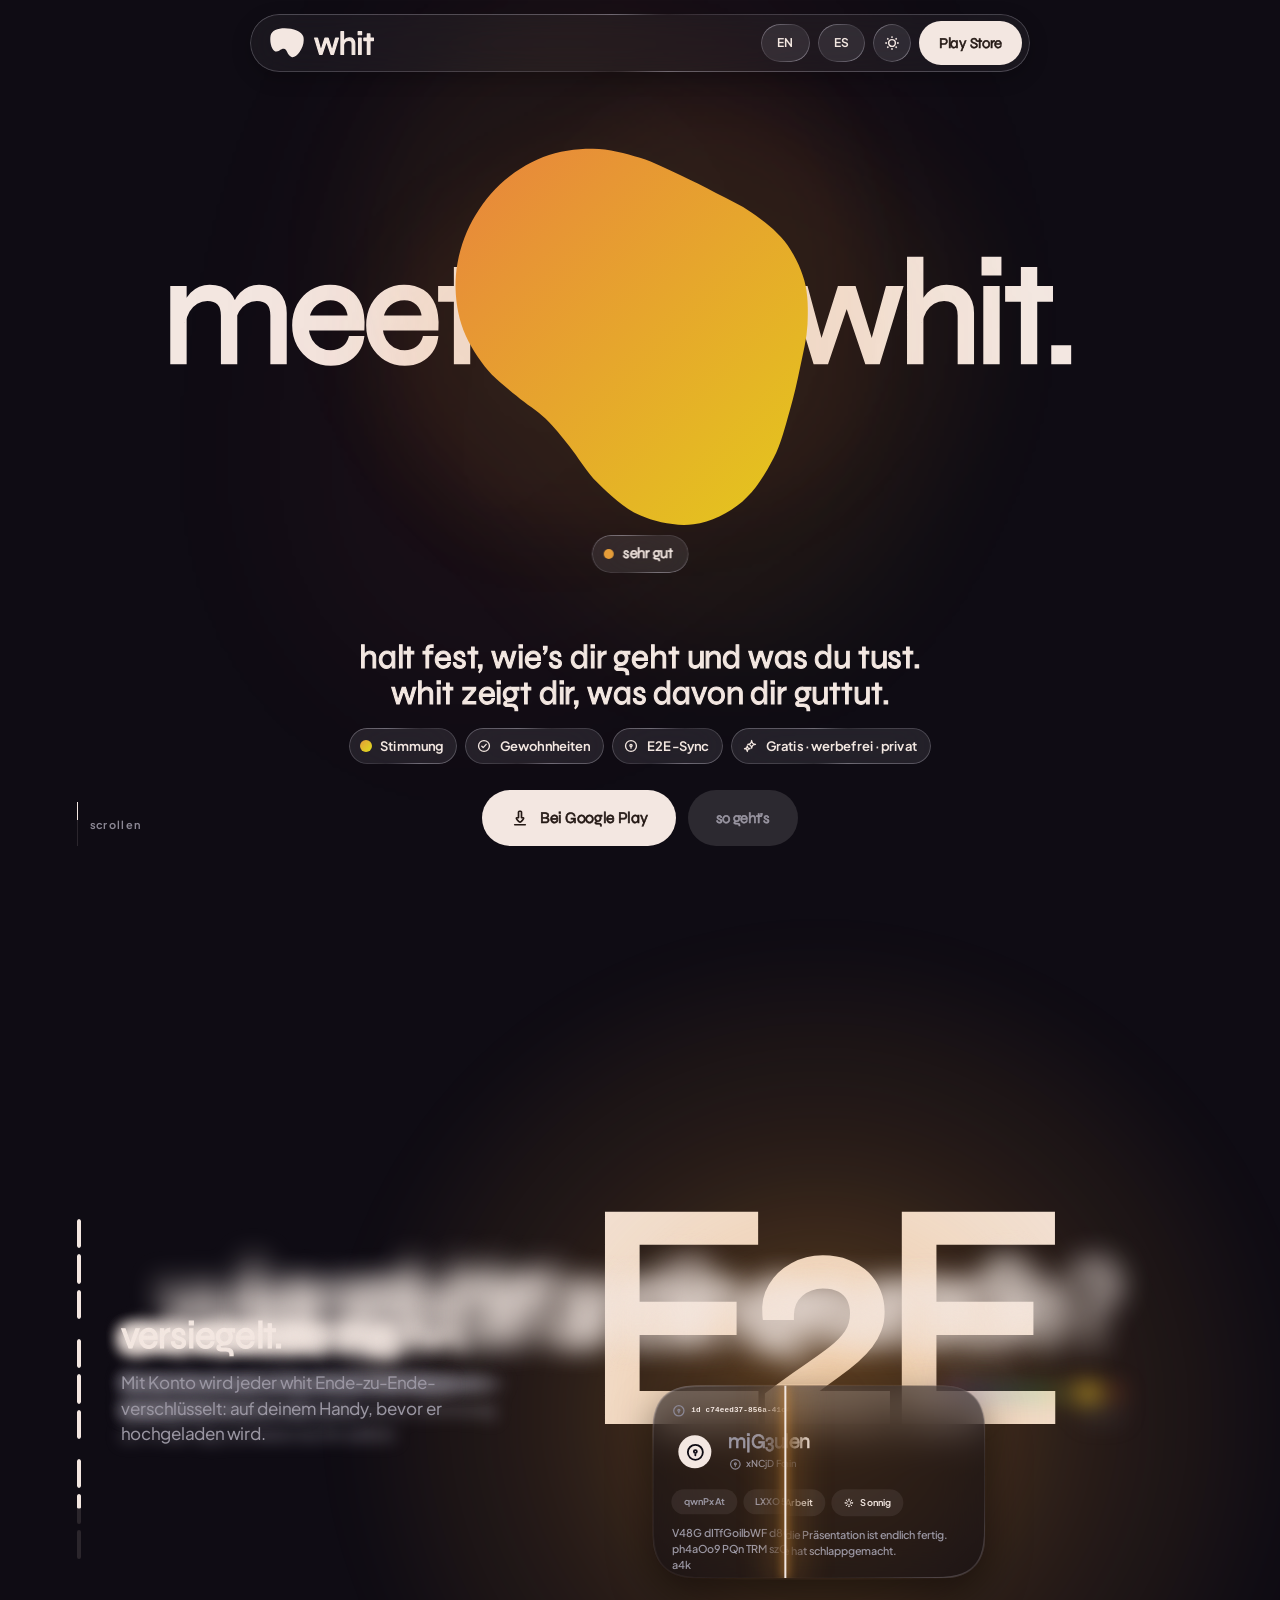
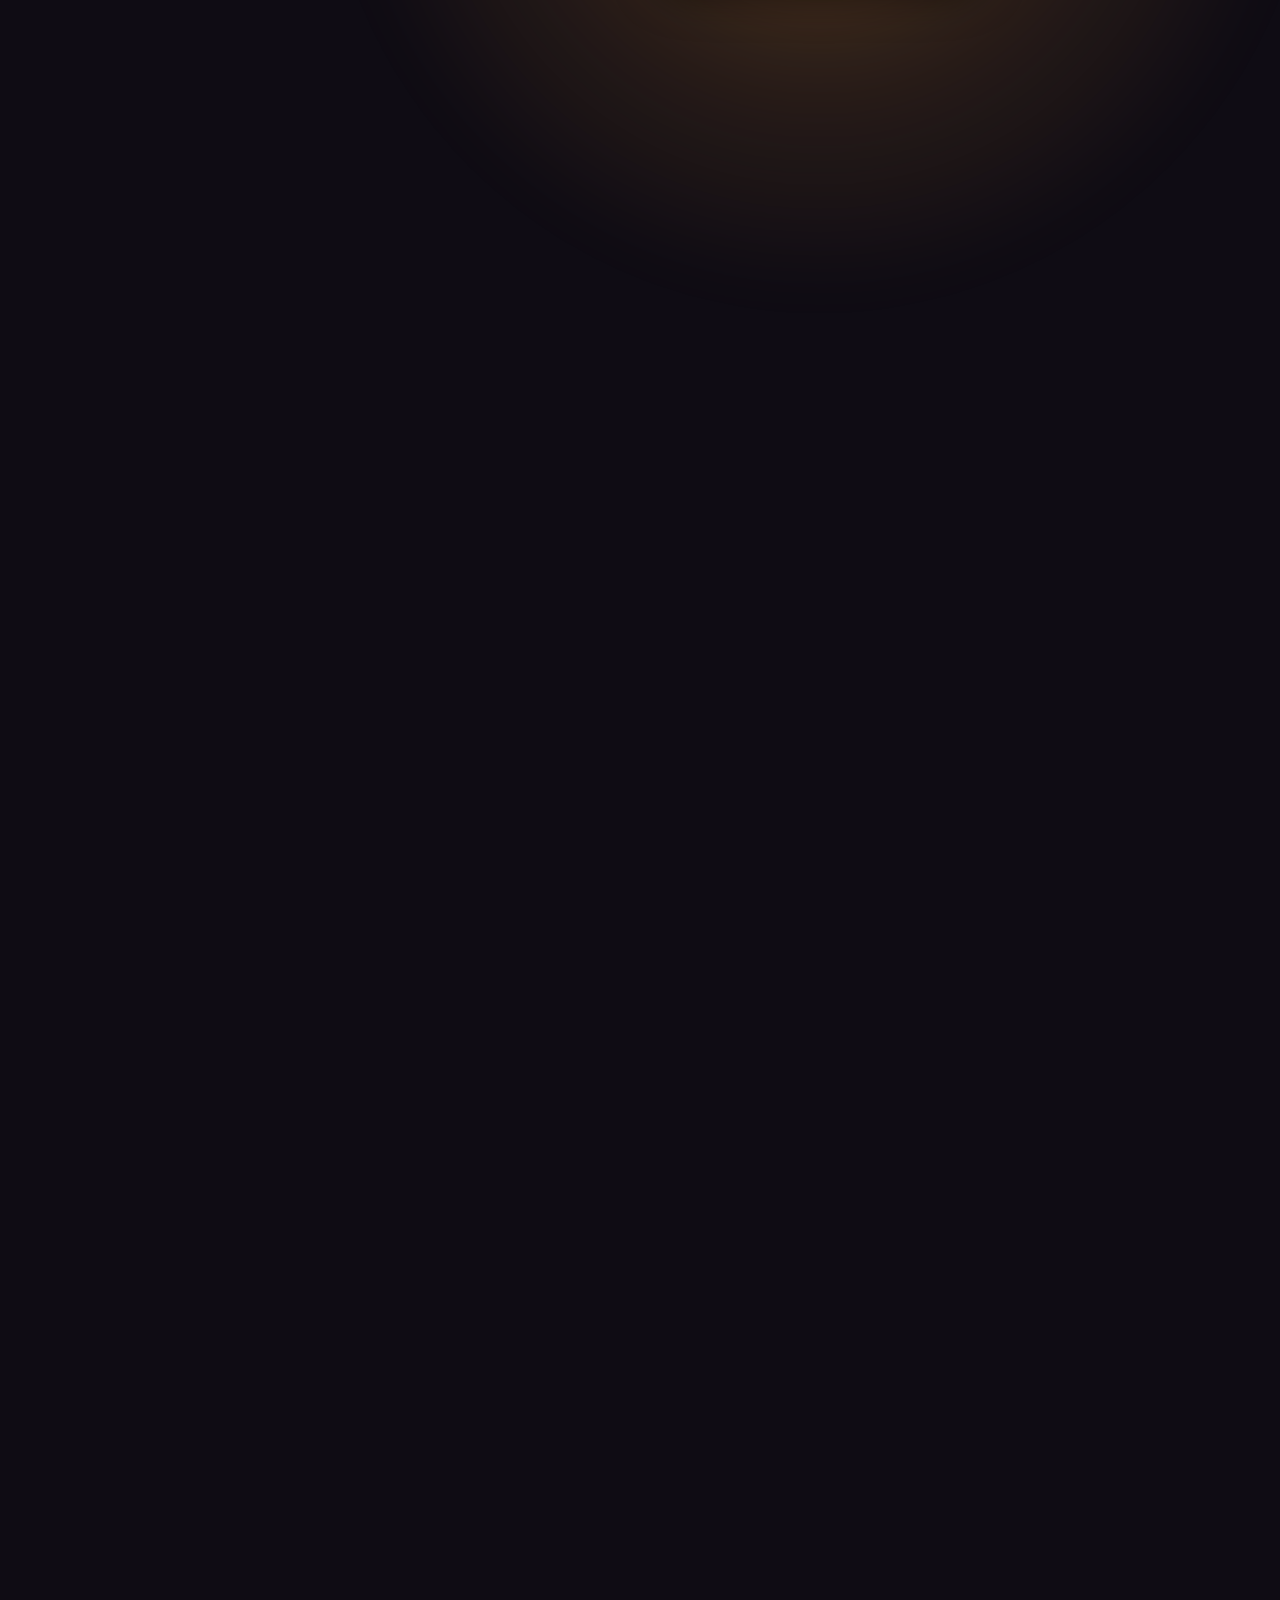
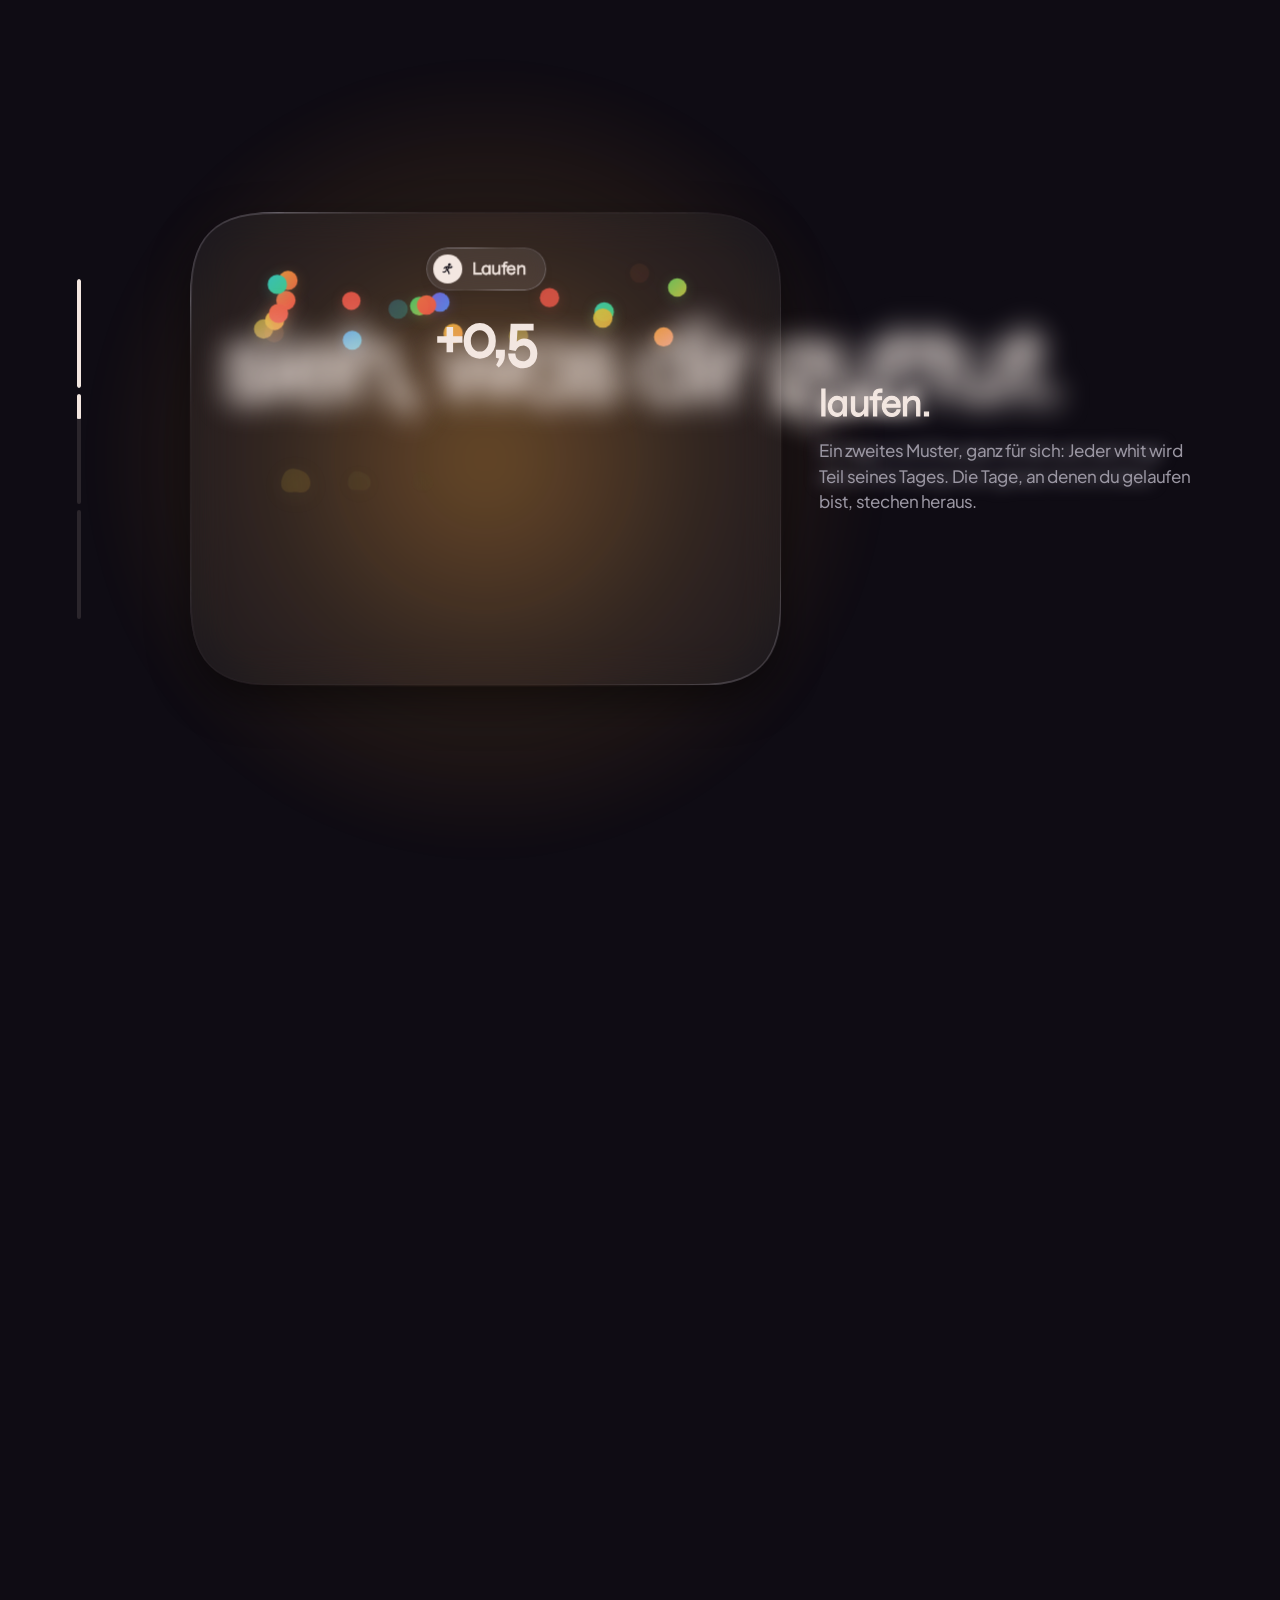
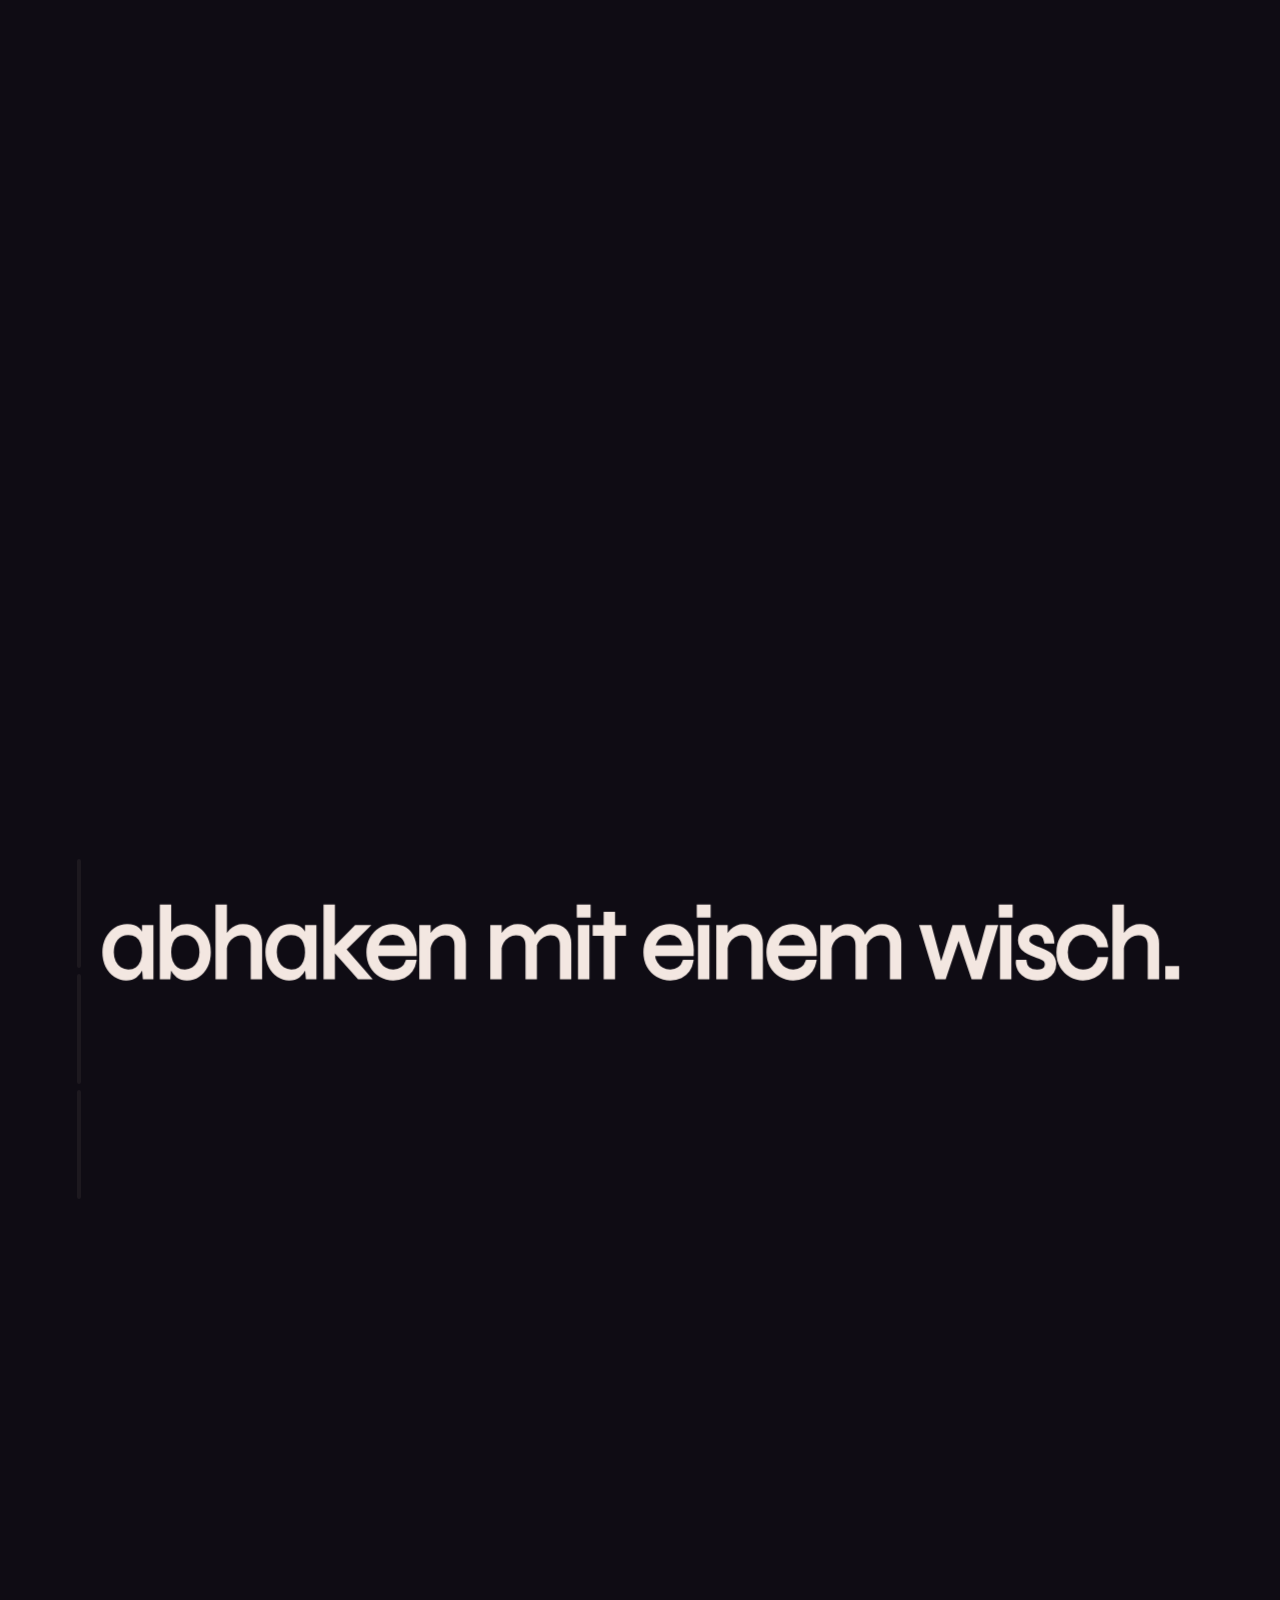
==== commit 53e508d4: "Update site" ====
--- a/index.html
+++ b/index.html
@@ -1,11 +1,37 @@
 <!doctype html>
-<html lang="de" data-theme="dark">
+<html lang="de" data-theme="dark" data-page="de">
 <head>
 <meta charset="utf-8">
 <meta name="viewport" content="width=device-width, initial-scale=1, viewport-fit=cover">
-<title>whit – halt fest, wie's dir geht.</title>
-<meta name="description" content="whit ist eine App für Stimmung und Gewohnheiten. Ohne Konto nutzbar, mit ende-zu-ende verschlüsseltem Sync, kostenlos und werbefrei.">
+<title>whit – Stimmungstracker &amp; Gewohnheiten, kostenlos und privat</title>
+<meta name="description" content="whit ist Stimmungstracker und Habit Tracker in einem: kostenlos, ohne Werbung, ohne Konto, mit Ende-zu-Ende-verschlüsseltem Backup. Für Android.">
 <meta name="theme-color" content="#0F0C14">
+<!-- seo:start · generated by tool/build_site.py -->
+<link rel="canonical" href="https://gobi275.github.io/whit/">
+<link rel="alternate" hreflang="de" href="https://gobi275.github.io/whit/">
+<link rel="alternate" hreflang="en" href="https://gobi275.github.io/whit/en/">
+<link rel="alternate" hreflang="es" href="https://gobi275.github.io/whit/es/">
+<link rel="alternate" hreflang="x-default" href="https://gobi275.github.io/whit/">
+<meta property="og:type" content="website">
+<meta property="og:site_name" content="whit">
+<meta property="og:title" content="whit – Stimmungstracker &amp; Gewohnheiten, kostenlos und privat">
+<meta property="og:description" content="whit ist Stimmungstracker und Habit Tracker in einem: kostenlos, ohne Werbung, ohne Konto, mit Ende-zu-Ende-verschlüsseltem Backup. Für Android.">
+<meta property="og:url" content="https://gobi275.github.io/whit/">
+<meta property="og:locale" content="de_DE">
+<meta property="og:image" content="https://gobi275.github.io/whit/img/og-de.png">
+<meta name="twitter:card" content="summary_large_image">
+<script type="application/ld+json">{"@context":"https://schema.org","@graph":[{"@type":"MobileApplication","name":"whit","alternateName":"whit – mood & micro habits","description":"whit ist Stimmungstracker und Habit Tracker in einem: kostenlos, ohne Werbung, ohne Konto, mit Ende-zu-Ende-verschlüsseltem Backup. Für Android.","url":"https://gobi275.github.io/whit/","operatingSystem":"Android","applicationCategory":"HealthApplication","inLanguage":["de","en","es"],"offers":{"@type":"Offer","price":"0","priceCurrency":"EUR"},"downloadUrl":"https://play.google.com/store/apps/details?id=app.whit.mobile","installUrl":"https://play.google.com/store/apps/details?id=app.whit.mobile","author":{"@type":"Person","name":"Leopold Wolpert","email":"gobi275@proton.me"}},{"@type":"FAQPage","inLanguage":"de","mainEntity":[{"@type":"Question","name":"Wie hilft mir whit herauszufinden, was mir guttut?","acceptedAnswer":{"@type":"Answer","text":"whit verbindet deine Stimmung mit dem, was deine Tage ausmacht: Schlaf, Bewegung, Menschen, Orte und deine Gewohnheiten. Nach ein paar Wochen siehst du, was mit deinen guten Tagen zusammenfällt und was mit den schweren. Für jede Gewohnheit zeigt whit, wie es dir an Tagen mit ihr geht und an Tagen ohne sie. Dazu kommen Verläufe für Stimmung und Energie und Rückblicke für Woche, Monat und Jahr. So erkennst du Muster und kannst gezielt mehr von dem tun, was dir guttut."}},{"@type":"Question","name":"Was ist ein whit, und wie funktioniert er?","acceptedAnswer":{"@type":"Answer","text":"Ein whit ist ein Eintrag in der App: ein kurzer Blick darauf, wie es dir gerade geht. Du wählst deine Stimmung und deine Energie, und ein Blob nimmt Form und Farbe davon an. Wenn du magst, hältst du noch Schlaf oder Bewegung, Menschen, Orte und eine Notiz fest. Ein whit dauert nur ein paar Sekunden, so oft am Tag du willst."}},{"@type":"Question","name":"Ist whit auch ein Habit Tracker?","acceptedAnswer":{"@type":"Answer","text":"Ja. Du hakst Gewohnheiten mit einem Wisch ab, setzt Wochenziele und hältst Serien, mit einem Freeze pro Woche. Der Unterschied: whit zeigt dir, ob eine Gewohnheit dir wirklich guttut, statt nur zu zählen, wie oft du sie erledigst."}},{"@type":"Question","name":"Was unterscheidet whit von anderen Stimmungstrackern?","acceptedAnswer":{"@type":"Answer","text":"Die meisten Stimmungstracker sammeln Einträge. whit setzt sie in Beziehung: Es zeigt dir, wie Schlaf, Bewegung, Menschen, Orte und Gewohnheiten mit deiner Stimmung zusammenhängen, damit du dich wirklich verbessern kannst. Dabei bleibt whit leicht: Ein whit ist in Sekunden festgehalten, und alles ist so gestaltet, dass du es ohne Anleitung verstehst. Dazu ist whit komplett kostenlos, ohne Konto nutzbar und Ende-zu-Ende-verschlüsselt."}},{"@type":"Question","name":"Gibt es Widgets und Erinnerungen?","acceptedAnswer":{"@type":"Answer","text":"Ja, und beides kannst du an dich anpassen. Widgets gibt es in vielen Arten und Größen für deinen Startbildschirm, von deiner Stimmung bis zu deiner Serie. Erinnerungen stellst du frei ein: für deine whits, deine Gewohnheiten und deine Rückblicke."}},{"@type":"Question","name":"Ist whit wirklich kostenlos?","acceptedAnswer":{"@type":"Answer","text":"Ja. Alle Funktionen sind kostenlos: keine Pro-Version, kein Abo, keine In-App-Käufe und nichts hinter einer Bezahlschranke. Daran wird sich nichts ändern."}},{"@type":"Question","name":"Gibt es Werbung in whit?","acceptedAnswer":{"@type":"Answer","text":"Nein. whit zeigt keine Werbung und enthält keine Werbe-IDs, keine Tracker und keine Nutzungsanalyse."}},{"@type":"Question","name":"Wie kann whit kostenlos sein und trotzdem so privat?","acceptedAnswer":{"@type":"Answer","text":"whit ist ein persönliches Projekt, ohne Investoren und ohne Geschäftsmodell. Es muss nichts verkaufen, auch keine Daten. Deshalb kann whit auf Werbung, Tracking und Abos verzichten, und deine Einträge bleiben bei dir."}},{"@type":"Question","name":"Brauche ich ein Konto?","acceptedAnswer":{"@type":"Answer","text":"Nein. whit funktioniert vollständig offline und ohne Konto. Dann verlässt kein einziger Eintrag dein Handy. Ein kostenloses Konto brauchst du nur für das optionale Cloud-Backup und die Synchronisierung zwischen Geräten."}},{"@type":"Question","name":"Wie sicher ist das Cloud-Backup?","acceptedAnswer":{"@type":"Answer","text":"Deine Einträge, Notizen, Gewohnheiten, dein Name und deine Einstellungen werden auf deinem Handy mit AES-256-GCM verschlüsselt, bevor sie hochgeladen werden. In der Cloud liegt nur unlesbarer Chiffretext, und den Schlüssel hast nur du. Lesbar bleibt nur Technisches, das die Anmeldung braucht: deine E-Mail-Adresse, wie viele Dokumente dein Konto hat und wann sie gespeichert wurden. Die Namen der Dokumente sind zufällig."}},{"@type":"Question","name":"Was passiert, wenn ich meinen Wiederherstellungscode verliere?","acceptedAnswer":{"@type":"Answer","text":"Dann lässt sich die Cloud-Kopie nicht mehr entschlüsseln. Genau das macht sie privat: Niemand sonst hat den Schlüssel. Die Daten auf deinem Handy sind davon nicht betroffen, und du kannst die Cloud-Kopie jederzeit durch sie ersetzen. Bewahre den Code am besten in deinem Passwortmanager auf."}},{"@type":"Question","name":"Welche Daten nutzt whit?","acceptedAnswer":{"@type":"Answer","text":"whit sammelt keine Daten über dich. Es arbeitet nur mit dem, was du selbst festhältst, und das bleibt bei dir. Kein Standort, keine Kontakte, keine Fotos, keine Nutzungsstatistik. Absturzberichte sind aus, bis du sie in den Einstellungen einschaltest, und enthalten nie deine Einträge."}},{"@type":"Question","name":"Kann ich whit mit Fingerabdruck sperren?","acceptedAnswer":{"@type":"Answer","text":"Ja. Die App-Sperre fragt nach Fingerabdruck, Gesicht oder Geräte-PIN. Die Prüfung übernimmt dein Betriebssystem, whit bekommt nur „entsperrt“ oder „nicht entsperrt“ zurück."}},{"@type":"Question","name":"Kann ich alle meine Daten exportieren?","acceptedAnswer":{"@type":"Answer","text":"Ja, jederzeit und vollständig, unter Einstellungen → Daten: als JSON, das du auf einem anderen Gerät wieder importieren kannst, oder als CSV."}},{"@type":"Question","name":"Wie lösche ich meine Daten oder mein Konto?","acceptedAnswer":{"@type":"Answer","text":"Einzelne whits löschst du im Verlauf. Alles auf einmal unter Einstellungen → Daten → „Alle Daten löschen“, auf dem Gerät und in der Cloud. Das Konto samt aller Cloud-Daten über „Konto löschen“. Ohne App reicht eine E-Mail an gobi275@proton.me, dann ist alles innerhalb von 30 Tagen gelöscht. Löschen heißt löschen."}},{"@type":"Question","name":"Kann ich whit auf mehreren Geräten nutzen oder das Handy wechseln?","acceptedAnswer":{"@type":"Answer","text":"Ja. Mit dem optionalen Konto synchronisiert whit Ende-zu-Ende-verschlüsselt. Auf dem neuen Handy meldest du dich an und gibst deinen Wiederherstellungscode ein. Ohne Konto ziehst du per Export und Import um."}},{"@type":"Question","name":"Gibt es whit für iPhone?","acceptedAnswer":{"@type":"Answer","text":"Im Moment gibt es whit nur für Android, über Google Play. Eine Version für iPhone kann in Zukunft kommen, versprochen ist sie aber noch nicht."}},{"@type":"Question","name":"In welchen Sprachen gibt es whit?","acceptedAnswer":{"@type":"Answer","text":"Auf Deutsch, Englisch und Spanisch. Beim ersten Start übernimmt whit die Sprache deines Handys, ändern kannst du sie jederzeit in den Einstellungen."}},{"@type":"Question","name":"Ist whit ein medizinisches Produkt?","acceptedAnswer":{"@type":"Answer","text":"Nein. whit ist kein zertifiziertes Medizinprodukt und stellt keine Diagnosen. Es hilft dir, dich und deinen Alltag besser kennenzulernen. Wenn es dir über längere Zeit schlecht geht, ist eine Ärztin, ein Arzt oder eine Beratungsstelle die richtige Adresse."}},{"@type":"Question","name":"Was bedeutet der Name whit?","acceptedAnswer":{"@type":"Answer","text":"Im Englischen ist „a whit“ die kleinste denkbare Menge, wie in „not worth a whit“. Jeder Eintrag in der App ist ein whit: für sich ein winziger Datenpunkt, über Monate ein ehrliches Bild davon, wie du lebst."}}]}]}</script>
+<script>
+  try { (function () {
+    var L = ['de', 'en', 'es'], k = function (l) { return L.indexOf(l) >= 0 ? l : null; };
+    var q = new URLSearchParams(location.search), s = null;
+    try { s = localStorage.getItem('whit.lang'); } catch (e) {}
+    var bot = navigator.webdriver || /bot|crawl|spider|slurp|google|bing|duckduck|yandex|baidu|gpt|claude|anthropic|perplexity|facebookexternalhit|lighthouse/i.test(navigator.userAgent);
+    var want = k(q.get('lang')) || k(s) || (bot ? null : (k((navigator.language || 'de').slice(0, 2).toLowerCase()) || 'en'));
+    if (want && want !== 'de') { q.delete('lang'); var r = q.toString(); location.replace(want + '/' + (r ? '?' + r : '') + location.hash); }
+  })(); } catch (e) {}
+</script>
+<!-- seo:end -->
 <link rel="icon" href="img/whit_mark.svg" type="image/svg+xml">
 <link rel="preload" href="fonts/Syne.ttf" as="font" type="font/ttf" crossorigin>
 <link rel="stylesheet" href="css/whit.css">
@@ -28,9 +54,12 @@
     </a>
     <div class="chapter" aria-live="polite"><div class="ch-in"><span class="ch-n"></span><span class="ch-t"></span></div><i class="ch-bar"><i></i></i></div>
     <div class="header-actions">
-      <button class="chip glass lang-toggle wide-only" type="button"><span data-t="langOther"></span></button>
+      <!-- One chip per OTHER language, in order of reach: EN, DE, ES (the current one is hidden). -->
+      <button class="chip glass lang-toggle wide-only" type="button" data-lang="en" lang="en">EN</button>
+      <button class="chip glass lang-toggle wide-only" type="button" data-lang="de" lang="de" hidden>DE</button>
+      <button class="chip glass lang-toggle wide-only" type="button" data-lang="es" lang="es">ES</button>
       <button class="circle glass theme-toggle wide-only" type="button"></button>
-      <a class="btn-bold btn-dense play-link hide-sm" data-from="header" href="#" rel="noopener"><span data-t="playShort"></span></a>
+      <a class="btn-bold btn-dense play-link hide-sm" data-from="header" href="https://play.google.com/store/apps/details?id=app.whit.mobile&amp;referrer=utm_source%3Dwebsite%26utm_medium%3Dweb%26utm_campaign%3Dlanding%26utm_content%3Dheader" rel="noopener"><span data-t="playShort">Play Store</span></a>
       <button class="circle glass menu-btn" type="button" data-icon="menu" data-size="18" aria-label="Menu"></button>
     </div>
   </div>
@@ -45,75 +74,145 @@
   <section id="sec-hero" class="hero">
     <canvas class="hero-canvas" aria-hidden="true"></canvas>
     <h1 class="hero-title">
-      <span class="ht ht-l"><span data-t="heroMeet"></span></span>
-      <span class="ht ht-r"><span data-t="heroWhit"></span></span>
+      <span class="ht ht-l"><span data-t="heroMeet">meet</span></span>
+      <span class="ht ht-r"><span data-t="heroWhit">whit.</span></span>
     </h1>
     <div class="hero-now glass"><i class="now-dot"></i><span class="now-word syne-fb15"></span></div>
     <div class="hero-foot">
-      <p class="hero-sub display-3" data-t="heroSub"></p>
+      <p class="hero-sub display-3" data-t="heroSub">halt fest, wie’s dir geht und was du tust.
+whit zeigt dir, was davon dir guttut.</p>
       <div class="hero-chips">
-        <span class="fchip glass"><i class="fdot"></i><span data-t="heroChipMood"></span></span>
-        <span class="fchip glass" data-icon="check_circle" data-size="16"><span data-t="heroChipHabits"></span></span>
-        <span class="fchip glass" data-icon="lock" data-size="16"><span data-t="heroChipSync"></span></span>
-        <span class="fchip glass" data-icon="sparkle" data-size="16"><span data-t="heroChipFree"></span></span>
+        <span class="fchip glass"><i class="fdot"></i><span data-t="heroChipMood">Stimmung</span></span>
+        <span class="fchip glass" data-icon="check_circle" data-size="16"><span data-t="heroChipHabits">Gewohnheiten</span></span>
+        <span class="fchip glass" data-icon="lock" data-size="16"><span data-t="heroChipSync">E2E-Sync</span></span>
+        <span class="fchip glass" data-icon="sparkle" data-size="16"><span data-t="heroChipFree">Gratis · werbefrei · privat</span></span>
       </div>
       <div class="cta-row">
-        <a class="btn-bold btn-prominent play-link" data-from="hero" href="#" rel="noopener" data-icon="download" data-size="20"><span data-t="play"></span></a>
-        <a class="btn-quiet btn-prominent" href="#s-journey"><span data-t="heroMore"></span></a>
-      </div>
-    </div>
-    <div class="hero-try"><span class="hint-dot"></span><span data-t="heroTryTouch"></span></div>
-    <div class="scroll-cue" aria-hidden="true"><i></i><span data-t="scroll"></span></div>
-    <div class="scroll-cue-m" aria-hidden="true" data-icon="down" data-size="18"><span data-t="scroll"></span></div>
+        <a class="btn-bold btn-prominent play-link" data-from="hero" href="https://play.google.com/store/apps/details?id=app.whit.mobile&amp;referrer=utm_source%3Dwebsite%26utm_medium%3Dweb%26utm_campaign%3Dlanding%26utm_content%3Dhero" rel="noopener" data-icon="download" data-size="20"><span data-t="play">Bei Google Play</span></a>
+        <a class="btn-quiet btn-prominent" href="#s-journey"><span data-t="heroMore">so geht’s</span></a>
+      </div>
+    </div>
+    <div class="hero-try"><span class="hint-dot"></span><span data-t="heroTryTouch">tipp irgendwo hin</span></div>
+    <div class="scroll-cue" aria-hidden="true"><i></i><span data-t="scroll">scrollen</span></div>
+    <div class="scroll-cue-m" aria-hidden="true" data-icon="down" data-size="18"><span data-t="scroll">scrollen</span></div>
   </section>
 
   <!-- 01–03 · one whit: check in, context, sealed ─────────────────── -->
-  <section id="s-journey" class="scene lay-l"><div class="stage"></div></section>
+  <section id="s-journey" class="scene lay-l"><div class="stage"><div class="seo-copy"><h2>wie geht’s dir gerade?</h2><h3>ein regler, ein tropfen.</h3><p>Scroll einfach weiter: Der Regler wandert, und der Tropfen nimmt Form und Farbe deiner Stimmung an. In der App schiebst du ihn selbst.</p><h3>spür nach.</h3><p>Ruhig, neutral oder aufgeladen: Die Energie bewegt den Tropfen mit.</p><h3>ein wort.</h3><p>Aus beidem wird ein Wort, eins von 21. Es trifft genauer als jede Zahl.</p><h3>dein schlaf.</h3><p>Morgens fragt whit, wie lange und wie gut du geschlafen hast.</p><h3>deine bewegung.</h3><p>Abends fragt whit, wie viel du dich bewegt hast und wie intensiv.</p><h2>und drumherum?</h2><h3>was dazu beitrug.</h3><p>Menschen, Orte, Wetter: ein Tipp pro Pill. Später zeigt whit, was davon dir guttut.</p><h3>ein satz, wenn du magst.</h3><p>Ein Tipp auf die Notiz. Der Satz bleibt bei diesem Tag.</p><h2>nur du kannst es lesen.</h2><h3>gespeichert.</h3><p>Auf deinem Handy. Ohne Konto bleibt alles genau dort.</p><h3>versiegelt.</h3><p>Mit Konto wird jeder whit Ende-zu-Ende-verschlüsselt: auf deinem Handy, bevor er hochgeladen wird.</p><h3>das sieht die cloud.</h3><p>Eine zufällige ID und einen Zeitpunkt. Der Rest ist Rauschen, auch für Google, den Server und mich.</p></div></div></section>
 
   <!-- 04 · patterns ─────────────────────────────────────────────────── -->
-  <section id="s-patterns" class="scene lay-r"><div class="stage"></div></section>
+  <section id="s-patterns" class="scene lay-r"><div class="stage"><div class="seo-copy"><h2>sieh, was dir guttut.</h2><h3>schlaf.</h3><p>An Tagen mit 8 Stunden Schlaf und mehr liegt deine Stimmung einen ganzen Schritt höher.</p><h3>laufen.</h3><p>Ein zweites Muster, ganz für sich: Jeder whit wird Teil seines Tages. Die Tage, an denen du gelaufen bist, stechen heraus.</p><h3>deine woche.</h3><p>Samstag oben, Mittwoch unten: dein Rhythmus auf einen Blick.</p></div></div></section>
 
   <!-- 05 · habits ───────────────────────────────────────────────────── -->
-  <section id="s-habits" class="scene lay-c"><div class="stage"></div></section>
+  <section id="s-habits" class="scene lay-c"><div class="stage"><div class="seo-copy"><h2>abhaken mit einem wisch.</h2><h3>kleine gewohnheiten.</h3><p>Laufen, Wasser, Lesen. Direkt neben deiner Stimmung.</p><h3>nach links: erledigt.</h3><p>Ein Wisch, und der Tag ist abgehakt. Nach rechts löscht.</p><h3>ziele, die tragen.</h3><p>Der Ring zeigt dein Wochenziel. Und whit freut sich mit dir, wenn du es schaffst.</p></div></div></section>
 
   <!-- 06 · for everyone: the page turns over ─────────────────────────── -->
-  <section id="s-free" class="scene scene-free"><div class="stage"></div></section>
+  <section id="s-free" class="scene scene-free"><div class="stage"><div class="seo-copy"><h3>privat.</h3><p>Ohne Konto nutzbar. Export und Löschen jederzeit, mit einem Tipp.</p><h3>werbefrei.</h3><p>Keine Werbe-IDs, keine Tracker, keine Nutzungsmessung in der App.</p><h3>kostenlos.</h3><p>Ein persönliches Projekt, ohne Investoren und ohne Geschäftsmodell, das deine Daten bräuchte.</p></div></div></section>
 
   <!-- get it: the opening move, once more ──────────────────────────── -->
   <section id="sec-cta" class="hero cta-hero">
     <canvas class="hero-canvas" aria-hidden="true"></canvas>
     <h2 class="hero-title">
-      <span class="ht ht-l"><span data-t="ctaL"></span></span>
-      <span class="ht ht-r"><span data-t="ctaR"></span></span>
+      <span class="ht ht-l"><span data-t="ctaL">hol dir</span></span>
+      <span class="ht ht-r"><span data-t="ctaR">whit.</span></span>
     </h2>
     <div class="hero-foot">
-      <p class="hero-sub display-3" data-t="ctaP"></p>
+      <p class="hero-sub display-3" data-t="ctaP">Kostenlos und werbefrei, auf Deutsch, Englisch und Spanisch.</p>
       <div class="cta-row">
-        <a class="btn-bold btn-hero play-link" data-from="cta" href="#" rel="noopener" data-icon="download" data-size="20"><span data-t="play"></span></a>
+        <a class="btn-bold btn-hero play-link" data-from="cta" href="https://play.google.com/store/apps/details?id=app.whit.mobile&amp;referrer=utm_source%3Dwebsite%26utm_medium%3Dweb%26utm_campaign%3Dlanding%26utm_content%3Dcta" rel="noopener" data-icon="download" data-size="20"><span data-t="play">Bei Google Play</span></a>
       </div>
     </div>
   </section>
+
+  <!-- faq:start · generated by tool/build_site.py from website/faq.json, edit there -->
+  <section id="faq" class="faq" aria-labelledby="faq-h">
+    <div class="wrap">
+      <header class="faq-head">
+        <span class="faq-label glass">FAQ</span>
+        <h2 id="faq-h" class="display-2">noch fragen?</h2>
+        <p class="lede">Was whit kann, was es kostet und wie deine Daten geschützt sind.</p>
+      </header>
+      <div class="faq-quick">
+        <div class="faq-tile" data-bento="compact" data-invert><span class="faq-disc" data-icon="insights" data-size="22"></span><b class="faq-tt">sieh, was dir guttut</b><span class="faq-tx">Muster zwischen Stimmung, Schlaf, Gewohnheiten und Alltag.</span></div>
+        <div class="faq-tile" data-bento="compact"><span class="faq-disc" data-icon="heart" data-size="22"></span><b class="faq-tt">kostenlos. für immer.</b><span class="faq-tx">Keine Werbung, keine Pro-Version, kein Abo.</span></div>
+        <div class="faq-tile" data-bento="compact"><span class="faq-disc" data-icon="phone" data-size="22"></span><b class="faq-tt">ohne konto</b><span class="faq-tx">Offline nutzbar. Alles bleibt auf deinem Handy.</span></div>
+        <div class="faq-tile" data-bento="compact"><span class="faq-disc" data-icon="lock" data-size="22"></span><b class="faq-tt">ende-zu-ende</b><span class="faq-tx">Nur du kannst deine Einträge lesen.</span></div>
+      </div>
+      <div class="faq-groups">
+        <div class="faq-group">
+          <h3 class="faq-cat">was whit kann</h3>
+          <div class="faq-list">
+          <div class="faq-item" data-bento="morph"><details><summary><h4 class="faq-q">Wie hilft mir whit herauszufinden, was mir guttut?</h4><span class="faq-plus" data-icon="plus" data-size="18"></span></summary><div class="faq-a"><p>whit verbindet deine Stimmung mit dem, was deine Tage ausmacht: Schlaf, Bewegung, Menschen, Orte und deine Gewohnheiten. Nach ein paar Wochen siehst du, was mit deinen guten Tagen zusammenfällt und was mit den schweren.</p><p>Für jede Gewohnheit zeigt whit, wie es dir an Tagen mit ihr geht und an Tagen ohne sie. Dazu kommen Verläufe für Stimmung und Energie und Rückblicke für Woche, Monat und Jahr. So erkennst du Muster und kannst gezielt mehr von dem tun, was dir guttut.</p></div></details></div>
+          <div class="faq-item" data-bento="morph"><details><summary><h4 class="faq-q">Was ist ein whit, und wie funktioniert er?</h4><span class="faq-plus" data-icon="plus" data-size="18"></span></summary><div class="faq-a"><p>Ein whit ist ein Eintrag in der App: ein kurzer Blick darauf, wie es dir gerade geht. Du wählst deine Stimmung und deine Energie, und ein Blob nimmt Form und Farbe davon an.</p><p>Wenn du magst, hältst du noch Schlaf oder Bewegung, Menschen, Orte und eine Notiz fest. Ein whit dauert nur ein paar Sekunden, so oft am Tag du willst.</p></div></details></div>
+          <div class="faq-item" data-bento="morph"><details><summary><h4 class="faq-q">Ist whit auch ein Habit Tracker?</h4><span class="faq-plus" data-icon="plus" data-size="18"></span></summary><div class="faq-a"><p>Ja. Du hakst Gewohnheiten mit einem Wisch ab, setzt Wochenziele und hältst Serien, mit einem Freeze pro Woche.</p><p>Der Unterschied: whit zeigt dir, ob eine Gewohnheit dir wirklich guttut, statt nur zu zählen, wie oft du sie erledigst.</p></div></details></div>
+          <div class="faq-item" data-bento="morph"><details><summary><h4 class="faq-q">Was unterscheidet whit von anderen Stimmungstrackern?</h4><span class="faq-plus" data-icon="plus" data-size="18"></span></summary><div class="faq-a"><p>Die meisten Stimmungstracker sammeln Einträge. whit setzt sie in Beziehung: Es zeigt dir, wie Schlaf, Bewegung, Menschen, Orte und Gewohnheiten mit deiner Stimmung zusammenhängen, damit du dich wirklich verbessern kannst.</p><p>Dabei bleibt whit leicht: Ein whit ist in Sekunden festgehalten, und alles ist so gestaltet, dass du es ohne Anleitung verstehst. Dazu ist whit komplett kostenlos, ohne Konto nutzbar und Ende-zu-Ende-verschlüsselt.</p></div></details></div>
+          <div class="faq-item" data-bento="morph"><details><summary><h4 class="faq-q">Gibt es Widgets und Erinnerungen?</h4><span class="faq-plus" data-icon="plus" data-size="18"></span></summary><div class="faq-a"><p>Ja, und beides kannst du an dich anpassen. Widgets gibt es in vielen Arten und Größen für deinen Startbildschirm, von deiner Stimmung bis zu deiner Serie.</p><p>Erinnerungen stellst du frei ein: für deine whits, deine Gewohnheiten und deine Rückblicke.</p></div></details></div>
+          </div>
+        </div>
+        <div class="faq-group">
+          <h3 class="faq-cat">kosten &amp; werbung</h3>
+          <div class="faq-list">
+          <div class="faq-item" data-bento="morph"><details><summary><h4 class="faq-q">Ist whit wirklich kostenlos?</h4><span class="faq-plus" data-icon="plus" data-size="18"></span></summary><div class="faq-a"><p>Ja. Alle Funktionen sind kostenlos: keine Pro-Version, kein Abo, keine In-App-Käufe und nichts hinter einer Bezahlschranke. Daran wird sich nichts ändern.</p></div></details></div>
+          <div class="faq-item" data-bento="morph"><details><summary><h4 class="faq-q">Gibt es Werbung in whit?</h4><span class="faq-plus" data-icon="plus" data-size="18"></span></summary><div class="faq-a"><p>Nein. whit zeigt keine Werbung und enthält keine Werbe-IDs, keine Tracker und keine Nutzungsanalyse.</p></div></details></div>
+          <div class="faq-item" data-bento="morph"><details><summary><h4 class="faq-q">Wie kann whit kostenlos sein und trotzdem so privat?</h4><span class="faq-plus" data-icon="plus" data-size="18"></span></summary><div class="faq-a"><p>whit ist ein persönliches Projekt, ohne Investoren und ohne Geschäftsmodell. Es muss nichts verkaufen, auch keine Daten. Deshalb kann whit auf Werbung, Tracking und Abos verzichten, und deine Einträge bleiben bei dir.</p></div></details></div>
+          </div>
+        </div>
+        <div class="faq-group">
+          <h3 class="faq-cat">privatsphäre &amp; sicherheit</h3>
+          <div class="faq-list">
+          <div class="faq-item" data-bento="morph"><details><summary><h4 class="faq-q">Brauche ich ein Konto?</h4><span class="faq-plus" data-icon="plus" data-size="18"></span></summary><div class="faq-a"><p>Nein. whit funktioniert vollständig offline und ohne Konto. Dann verlässt kein einziger Eintrag dein Handy.</p><p>Ein kostenloses Konto brauchst du nur für das optionale Cloud-Backup und die Synchronisierung zwischen Geräten.</p></div></details></div>
+          <div class="faq-item" data-bento="morph"><details><summary><h4 class="faq-q">Wie sicher ist das Cloud-Backup?</h4><span class="faq-plus" data-icon="plus" data-size="18"></span></summary><div class="faq-a"><p>Deine Einträge, Notizen, Gewohnheiten, dein Name und deine Einstellungen werden auf deinem Handy mit AES-256-GCM verschlüsselt, bevor sie hochgeladen werden. In der Cloud liegt nur unlesbarer Chiffretext, und den Schlüssel hast nur du.</p><p>Lesbar bleibt nur Technisches, das die Anmeldung braucht: deine E-Mail-Adresse, wie viele Dokumente dein Konto hat und wann sie gespeichert wurden. Die Namen der Dokumente sind zufällig.</p></div></details></div>
+          <div class="faq-item" data-bento="morph"><details><summary><h4 class="faq-q">Was passiert, wenn ich meinen Wiederherstellungscode verliere?</h4><span class="faq-plus" data-icon="plus" data-size="18"></span></summary><div class="faq-a"><p>Dann lässt sich die Cloud-Kopie nicht mehr entschlüsseln. Genau das macht sie privat: Niemand sonst hat den Schlüssel.</p><p>Die Daten auf deinem Handy sind davon nicht betroffen, und du kannst die Cloud-Kopie jederzeit durch sie ersetzen. Bewahre den Code am besten in deinem Passwortmanager auf.</p></div></details></div>
+          <div class="faq-item" data-bento="morph"><details><summary><h4 class="faq-q">Welche Daten nutzt whit?</h4><span class="faq-plus" data-icon="plus" data-size="18"></span></summary><div class="faq-a"><p>whit sammelt keine Daten über dich. Es arbeitet nur mit dem, was du selbst festhältst, und das bleibt bei dir. Kein Standort, keine Kontakte, keine Fotos, keine Nutzungsstatistik.</p><p>Absturzberichte sind aus, bis du sie in den Einstellungen einschaltest, und enthalten nie deine Einträge.</p></div></details></div>
+          <div class="faq-item" data-bento="morph"><details><summary><h4 class="faq-q">Kann ich whit mit Fingerabdruck sperren?</h4><span class="faq-plus" data-icon="plus" data-size="18"></span></summary><div class="faq-a"><p>Ja. Die App-Sperre fragt nach Fingerabdruck, Gesicht oder Geräte-PIN. Die Prüfung übernimmt dein Betriebssystem, whit bekommt nur „entsperrt“ oder „nicht entsperrt“ zurück.</p></div></details></div>
+          </div>
+        </div>
+        <div class="faq-group">
+          <h3 class="faq-cat">deine daten</h3>
+          <div class="faq-list">
+          <div class="faq-item" data-bento="morph"><details><summary><h4 class="faq-q">Kann ich alle meine Daten exportieren?</h4><span class="faq-plus" data-icon="plus" data-size="18"></span></summary><div class="faq-a"><p>Ja, jederzeit und vollständig, unter Einstellungen → Daten: als JSON, das du auf einem anderen Gerät wieder importieren kannst, oder als CSV.</p></div></details></div>
+          <div class="faq-item" data-bento="morph"><details><summary><h4 class="faq-q">Wie lösche ich meine Daten oder mein Konto?</h4><span class="faq-plus" data-icon="plus" data-size="18"></span></summary><div class="faq-a"><p>Einzelne whits löschst du im Verlauf. Alles auf einmal unter Einstellungen → Daten → „Alle Daten löschen“, auf dem Gerät und in der Cloud. Das Konto samt aller Cloud-Daten über „Konto löschen“.</p><p>Ohne App reicht eine E-Mail an gobi275@proton.me, dann ist alles innerhalb von 30 Tagen gelöscht. Löschen heißt löschen.</p></div></details></div>
+          <div class="faq-item" data-bento="morph"><details><summary><h4 class="faq-q">Kann ich whit auf mehreren Geräten nutzen oder das Handy wechseln?</h4><span class="faq-plus" data-icon="plus" data-size="18"></span></summary><div class="faq-a"><p>Ja. Mit dem optionalen Konto synchronisiert whit Ende-zu-Ende-verschlüsselt. Auf dem neuen Handy meldest du dich an und gibst deinen Wiederherstellungscode ein.</p><p>Ohne Konto ziehst du per Export und Import um.</p></div></details></div>
+          </div>
+        </div>
+        <div class="faq-group">
+          <h3 class="faq-cat">app &amp; geräte</h3>
+          <div class="faq-list">
+          <div class="faq-item" data-bento="morph"><details><summary><h4 class="faq-q">Gibt es whit für iPhone?</h4><span class="faq-plus" data-icon="plus" data-size="18"></span></summary><div class="faq-a"><p>Im Moment gibt es whit nur für Android, über Google Play. Eine Version für iPhone kann in Zukunft kommen, versprochen ist sie aber noch nicht.</p></div></details></div>
+          <div class="faq-item" data-bento="morph"><details><summary><h4 class="faq-q">In welchen Sprachen gibt es whit?</h4><span class="faq-plus" data-icon="plus" data-size="18"></span></summary><div class="faq-a"><p>Auf Deutsch, Englisch und Spanisch. Beim ersten Start übernimmt whit die Sprache deines Handys, ändern kannst du sie jederzeit in den Einstellungen.</p></div></details></div>
+          <div class="faq-item" data-bento="morph"><details><summary><h4 class="faq-q">Ist whit ein medizinisches Produkt?</h4><span class="faq-plus" data-icon="plus" data-size="18"></span></summary><div class="faq-a"><p>Nein. whit ist kein zertifiziertes Medizinprodukt und stellt keine Diagnosen. Es hilft dir, dich und deinen Alltag besser kennenzulernen.</p><p>Wenn es dir über längere Zeit schlecht geht, ist eine Ärztin, ein Arzt oder eine Beratungsstelle die richtige Adresse.</p></div></details></div>
+          <div class="faq-item" data-bento="morph"><details><summary><h4 class="faq-q">Was bedeutet der Name whit?</h4><span class="faq-plus" data-icon="plus" data-size="18"></span></summary><div class="faq-a"><p>Im Englischen ist „a whit“ die kleinste denkbare Menge, wie in „not worth a whit“. Jeder Eintrag in der App ist ein whit: für sich ein winziger Datenpunkt, über Monate ein ehrliches Bild davon, wie du lebst.</p></div></details></div>
+          </div>
+        </div>
+      </div>
+      <div class="faq-contact" data-bento="section">
+        <div class="faq-contact-txt"><h3 class="faq-ct">noch mehr fragen?</h3><p>Schreib mir einfach. Ich freue mich über jede Mail, ob Frage, Idee oder Feedback.</p></div>
+        <a class="btn-bold btn-prominent" href="mailto:gobi275@proton.me" data-icon="mail" data-size="20"><span>Mail schreiben</span></a>
+      </div>
+    </div>
+  </section>
+  <!-- faq:end -->
 </main>
 
 <!-- Phones: the app's floating glass bar, carrying the one action. -->
 <nav class="dock glass" aria-label="whit">
   <svg class="brand-mark" viewBox="0 0 700 606" aria-hidden="true"><path fill="currentColor" d="M687.475 182.465C641.318 -17.989 47.3687 -78.4101 11.1143 161.8C-16.6239 345.585 63.7731 490.283 134.908 485.749C206.044 481.216 212.316 428.312 283.595 428.034C354.874 427.757 344.667 556.671 442.797 596.352C540.927 636.033 733.631 382.92 687.475 182.465Z"/></svg>
   <span class="dock-word syne-fb17">whit</span>
-  <a class="btn-bold btn-dense play-link" data-from="dock" href="#" rel="noopener" data-icon="download" data-size="18"><span data-t="playShort"></span></a>
+  <a class="btn-bold btn-dense play-link" data-from="dock" href="https://play.google.com/store/apps/details?id=app.whit.mobile&amp;referrer=utm_source%3Dwebsite%26utm_medium%3Dweb%26utm_campaign%3Dlanding%26utm_content%3Ddock" rel="noopener" data-icon="download" data-size="18"><span data-t="playShort">Play Store</span></a>
 </nav>
 
 <footer class="site-footer">
   <div class="wrap"><div class="footer-inner" data-bento="section">
     <div class="footer-brand">
       <svg class="brand-mark" viewBox="0 0 700 606" aria-hidden="true"><path fill="currentColor" d="M687.475 182.465C641.318 -17.989 47.3687 -78.4101 11.1143 161.8C-16.6239 345.585 63.7731 490.283 134.908 485.749C206.044 481.216 212.316 428.312 283.595 428.034C354.874 427.757 344.667 556.671 442.797 596.352C540.927 636.033 733.631 382.92 687.475 182.465Z"/></svg>
-      <span data-t="personal"></span>
+      <span data-t="personal">ein persönliches projekt.</span>
     </div>
     <nav class="footer-links">
-      <a data-href="privacyHref" data-t="privacy" href="#"></a>
-      <a href="delete.html" data-t="del"></a>
+      <a data-href="privacyHref" data-t="privacy" href="privacy-de.html">Datenschutz</a>
+      <a href="delete.html" data-t="del">Daten löschen</a>
       <a href="mailto:gobi275@proton.me">gobi275@proton.me</a>
     </nav>
-    <p class="disclaimer" data-t="disclaimer"></p>
+    <p class="disclaimer" data-t="disclaimer">whit ist kein medizinisches Produkt und ersetzt keine Therapie oder Beratung.</p>
   </div></div>
 </footer>
 
--- a/css/whit.css
+++ b/css/whit.css
@@ -162,6 +162,7 @@
   opacity: 0; transform: translateY(20px); transition: opacity 1s var(--ease) 1.45s, transform 1.2s var(--ease) 1.45s; }
 .hero.on .hero-foot { opacity: 1; transform: none; }
 .hero-sub { margin: 0 auto; max-width: 50ch; font-size: clamp(22px, 2.6vw, 38px); text-wrap: balance; white-space: pre-line; }
+@media (max-width: 520px) { .hero-sub { font-size: 5.3vw; } } /* the two sentences hold one line each down to 320 px */
 .hero-meta { margin: 12px 0 0; font-size: 14px; color: var(--ink-2); }
 .hero-foot .cta-row { justify-content: center; margin-top: 26px; }
 .hero-try { position: absolute; z-index: 2; right: clamp(20px, 4vw, 56px); top: calc(72px + 28px); display: inline-flex; gap: 8px; align-items: center;
@@ -320,8 +321,8 @@
 .cta-hero .hero-foot { bottom: clamp(40px, 8vh, 96px); }
 
 /* ── Scenes: a tall section, one pinned stage, everything centred ─────── */
-.scene { position: relative; height: calc(var(--steps, 3) * 80svh + 100svh); }
-.stage { position: sticky; top: 0; height: 100svh; overflow: clip; }
+.scene { position: relative; height: calc(var(--steps, 3) * 80svh + 100svh); overflow-x: clip; } /* the stage's clip margin may bleed up and down, never sideways */
+.stage { position: sticky; top: 0; height: 100svh; overflow: clip; overflow-clip-margin: 120px; } /* the glows' tails reach past the stage edge as it scrolls away */
 /* No opacity, filter or transform here: this wraps every glass surface of a
    scene, and any of those would make it a backdrop root (glass inside stops
    blurring). Objects fade themselves, glass via --o on its own layers. */
@@ -755,3 +756,69 @@
   .st-item, .st-hl { transition-duration: .01s; }
 }
 
+
+/* ── Crawlable copy: the story as plain text, for readers without JS ───────
+   tool/build_site.py writes it into each stage; main.js replaces it on load. */
+.js .seo-copy { display: none; }
+.lang-toggle[hidden] { display: none; }
+
+/* ── FAQ: the app's bentos, one question each ─────────────────────────────
+   Content and the FAQPage JSON-LD come from website/faq.json (build_site.py). */
+.faq { padding: clamp(72px, 12vh, 140px) 0 clamp(24px, 4vh, 48px); overflow-x: clip; interpolate-size: allow-keywords; }
+.faq-head { max-width: 760px; margin: 0 auto clamp(40px, 6vh, 64px); text-align: center; }
+/* The label is the site's glass chip (.chip.glass), just not a button. */
+.faq-label { display: inline-flex; align-items: center; height: 38px; padding: 0 16px; margin-bottom: 18px; border-radius: 999px;
+  font: 600 12px/1 var(--body); letter-spacing: .14em; color: var(--ink); }
+.faq-head .lede { margin: 18px auto 0; max-width: 46ch; }
+
+.faq-quick { display: grid; grid-template-columns: repeat(4, 1fr); gap: 18px; margin-bottom: clamp(64px, 9vh, 104px); }
+.faq-tile { display: flex; flex-direction: column; min-height: 200px; padding: 24px 22px; color: var(--ink); }
+.faq-tile[data-invert] { color: var(--on-bold); }
+.faq-disc { width: 48px; height: 48px; margin-bottom: auto; border-radius: 50%; display: grid; place-items: center; background: var(--ink); color: var(--bg); }
+.faq-tile[data-invert] .faq-disc { background: var(--on-bold); color: var(--bold); }
+.faq-disc .ic { width: 22px; height: 22px; }
+.faq-tt { margin-top: 22px; font: 400 clamp(21px, 1.7vw, 25px)/1.05 var(--syne); letter-spacing: -0.02em; -webkit-text-stroke: .032em currentColor; font-synthesis: none; }
+.faq-tx { margin-top: 8px; font-size: 15px; line-height: 1.45; color: var(--ink-2); }
+.faq-tile[data-invert] .faq-tx { color: inherit; opacity: .72; }
+
+.faq-group { display: grid; grid-template-columns: minmax(200px, 300px) 1fr; gap: 14px 40px; align-items: start; }
+.faq-list { display: grid; gap: 14px; }
+.faq-group + .faq-group { margin-top: clamp(48px, 7vh, 80px); }
+.faq-cat { position: sticky; top: 104px; margin: 14px 0 0; font: 400 clamp(26px, 2.4vw, 36px)/1.05 var(--syne); letter-spacing: -0.02em;
+  -webkit-text-stroke: .032em currentColor; font-synthesis: none; text-wrap: balance; }
+.faq-item { color: var(--ink); }
+.faq-item summary { list-style: none; display: flex; align-items: center; gap: 16px; padding: 20px 22px 20px 30px; cursor: pointer; border-radius: 999px; -webkit-tap-highlight-color: transparent; }
+.faq-item summary::-webkit-details-marker { display: none; }
+.faq-q { flex: 1; margin: 0; font: 400 clamp(18px, 1.35vw, 21px)/1.25 var(--syne); letter-spacing: -0.01em; -webkit-text-stroke: .03em currentColor; font-synthesis: none; text-wrap: pretty; }
+.faq-plus { flex: none; width: 38px; height: 38px; border-radius: 50%; display: grid; place-items: center; background: var(--ink-08); color: var(--ink);
+  transition: transform .45s var(--spring), background-color .25s, color .25s; }
+.faq-plus .ic { width: 18px; height: 18px; }
+.faq-item details[open] .faq-plus { transform: rotate(45deg); background: var(--ink); color: var(--bg); }
+@media (hover: hover) { .faq-item summary:hover .faq-plus { background: var(--ink-12); } .faq-item details[open] summary:hover .faq-plus { background: var(--ink); } }
+.faq-item details::details-content { block-size: 0; overflow: clip; opacity: 0; transition: block-size .45s var(--ease), opacity .35s var(--ease), content-visibility .45s allow-discrete; }
+.faq-item details[open]::details-content { block-size: auto; opacity: 1; }
+.faq-a { padding: 0 30px 26px; }
+.faq-a p { margin: 0; max-width: 62ch; font-size: 16px; line-height: 1.6; color: var(--ink-2); text-wrap: pretty; }
+.faq-a p + p { margin-top: 12px; }
+
+.faq-contact { display: flex; align-items: center; justify-content: space-between; gap: 28px; margin-top: clamp(64px, 9vh, 104px); padding: 36px 40px; color: var(--ink); }
+.faq-ct { margin: 0; font: 400 clamp(26px, 2.4vw, 36px)/1.05 var(--syne); letter-spacing: -0.02em; -webkit-text-stroke: .032em currentColor; font-synthesis: none; }
+.faq-contact-txt p { margin: 10px 0 0; max-width: 48ch; font-size: 16px; line-height: 1.55; color: var(--ink-2); }
+.faq-contact .btn-bold { flex: none; gap: 10px; }
+@media (max-width: 1000px) {
+  .faq-quick { grid-template-columns: repeat(2, 1fr); }
+  .faq-group { grid-template-columns: 1fr; }
+  .faq-cat { position: static; margin: 0 0 6px 6px; }
+  .faq-contact { flex-direction: column; align-items: flex-start; padding: 30px 28px; }
+}
+@media (max-width: 560px) {
+  .faq-quick { gap: 14px; }
+  .faq-tile { min-height: 172px; padding: 20px 18px; }
+  .faq-tt { font-size: 20px; }
+  .faq-tx { font-size: 14px; }
+  .faq-item summary { padding: 18px 16px 18px 22px; gap: 12px; }
+  .faq-q { font-size: 17px; }
+  .faq-a { padding: 0 22px 22px; }
+  .faq-a p { font-size: 15px; }
+}
+@media (prefers-reduced-motion: reduce) { .faq-item details::details-content { transition: none; } }
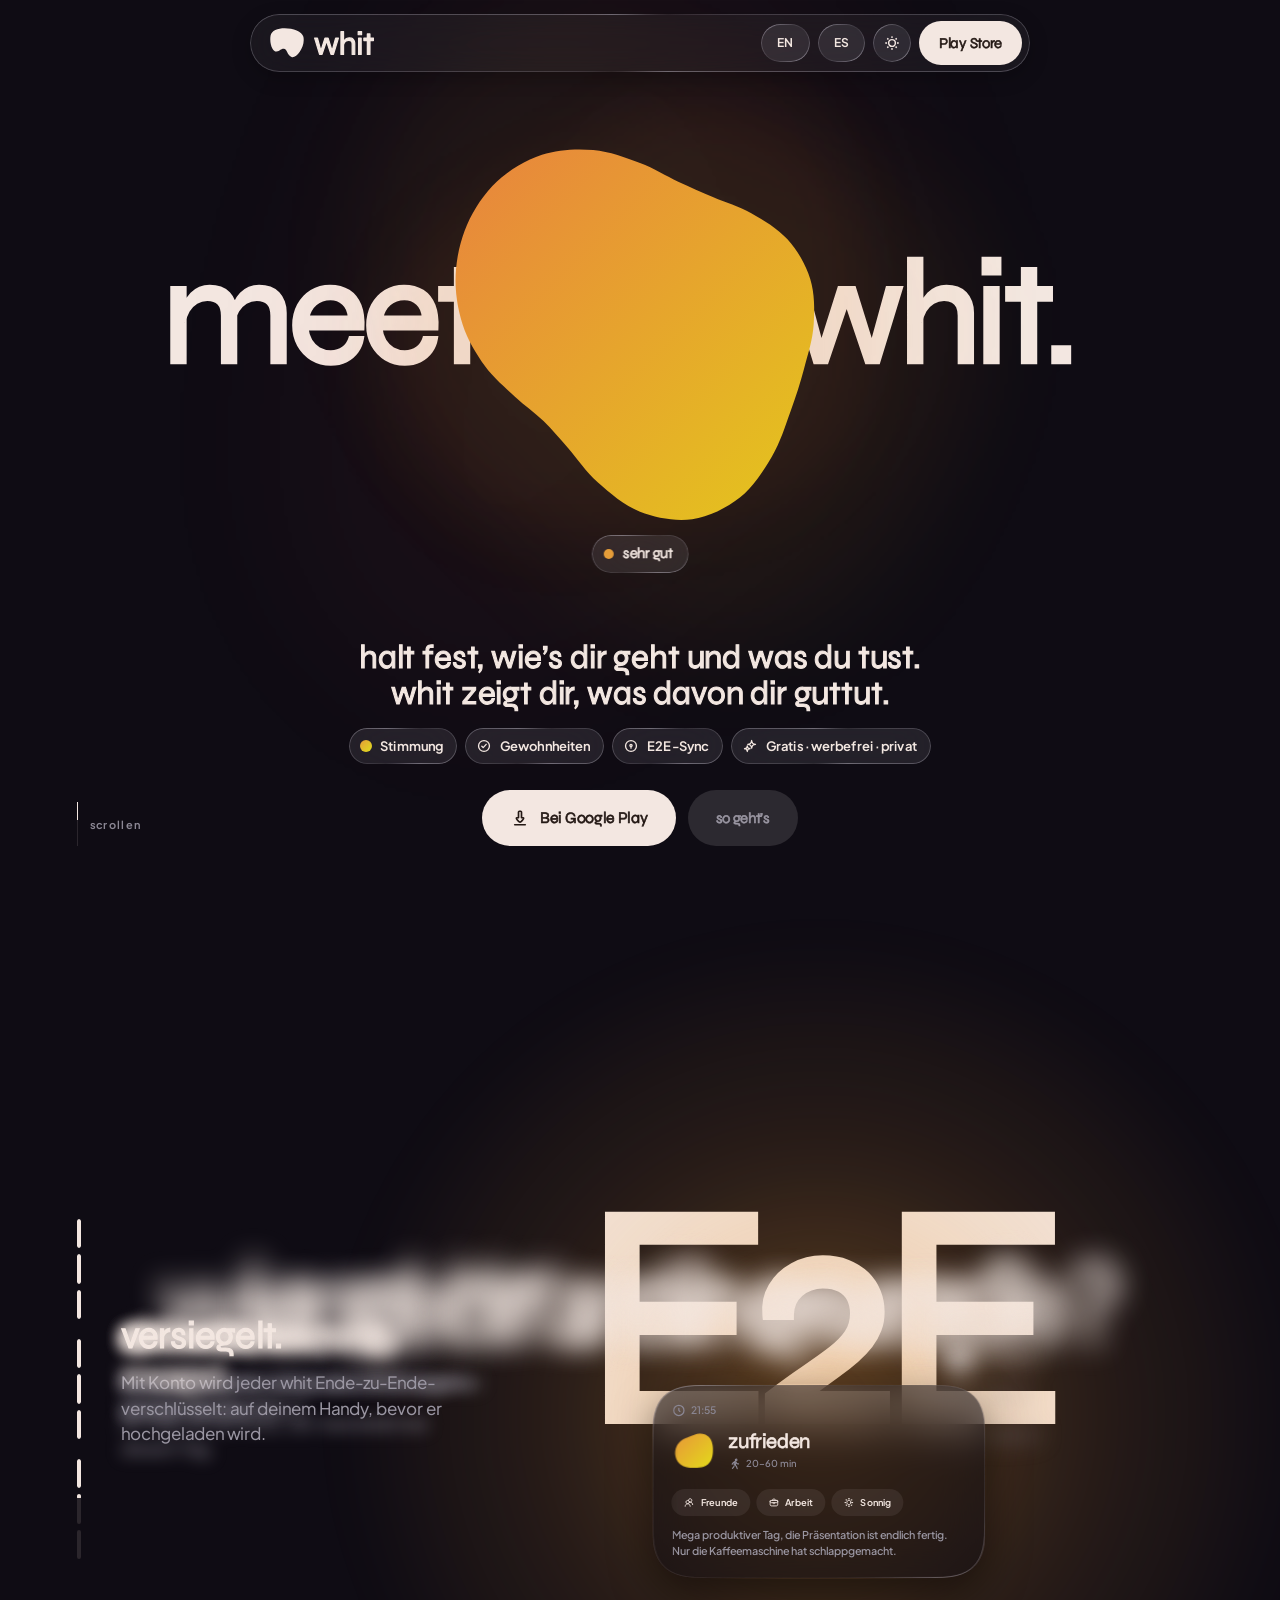
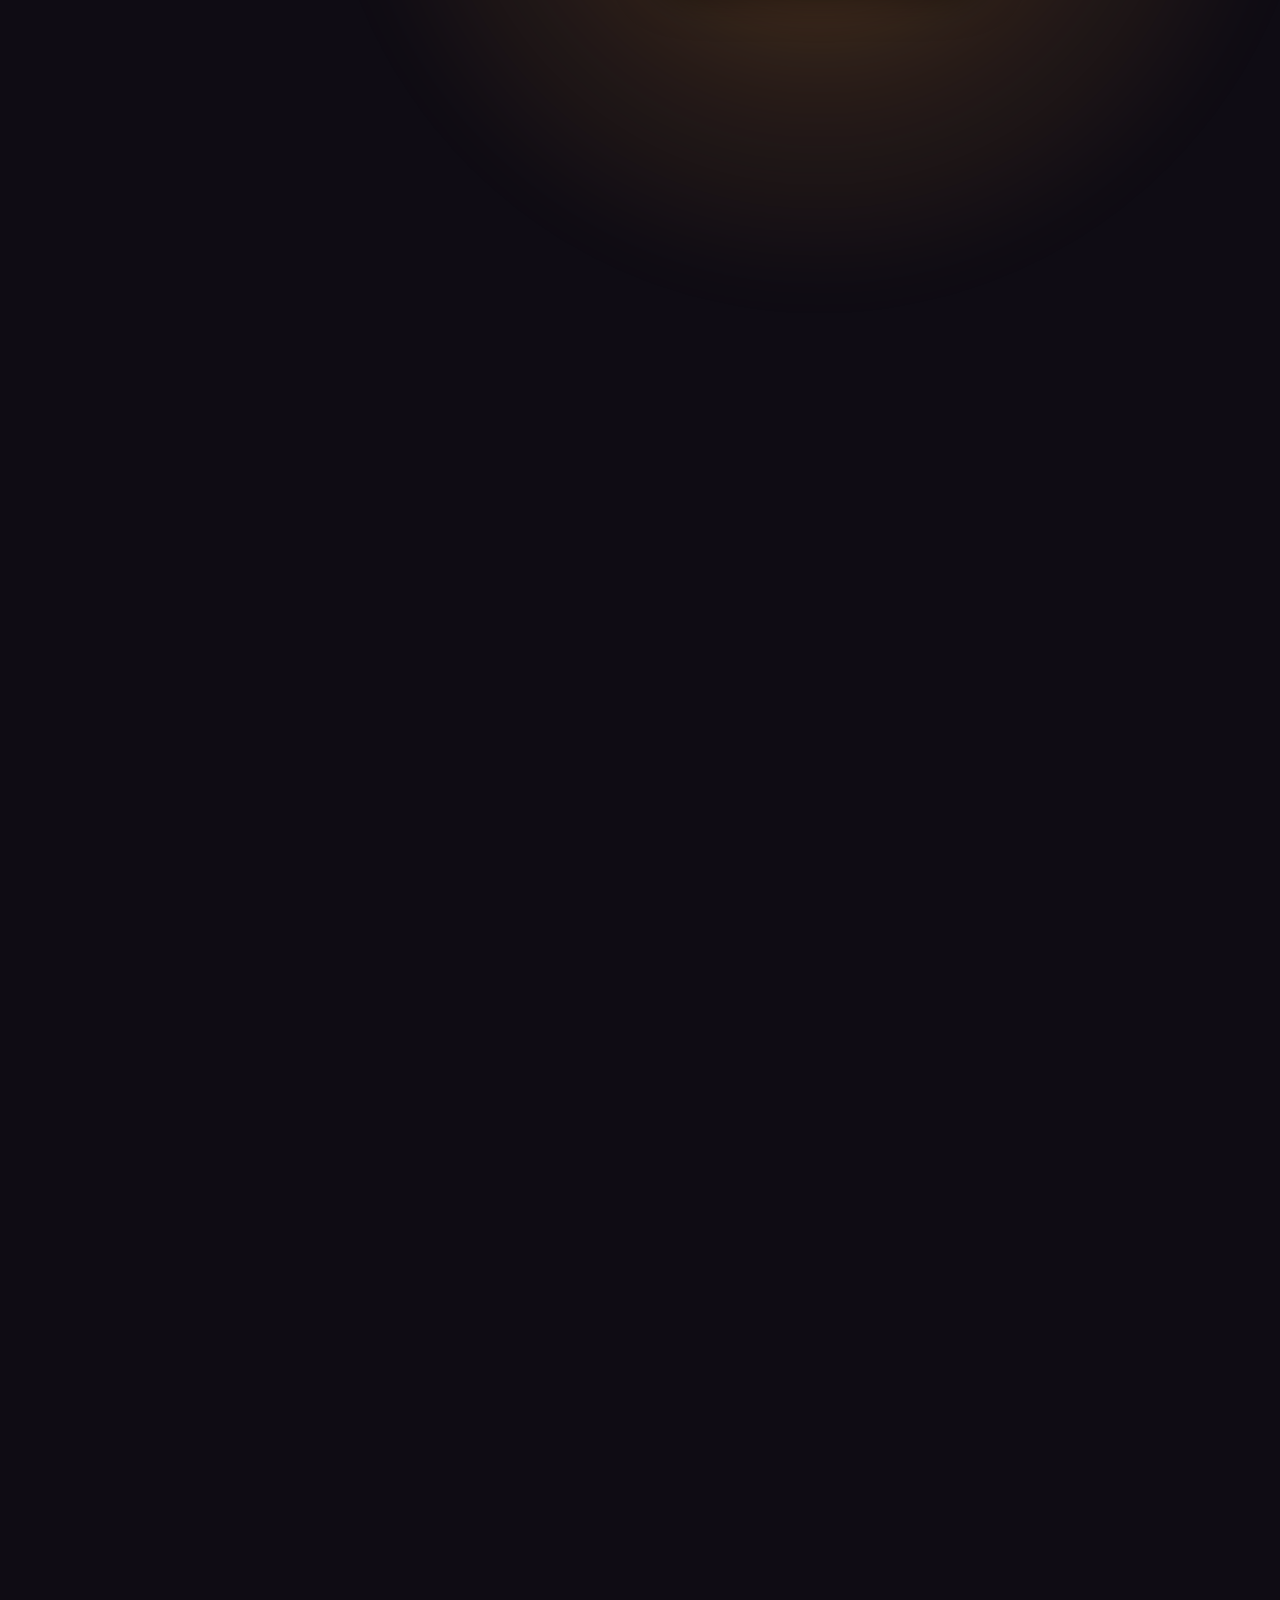
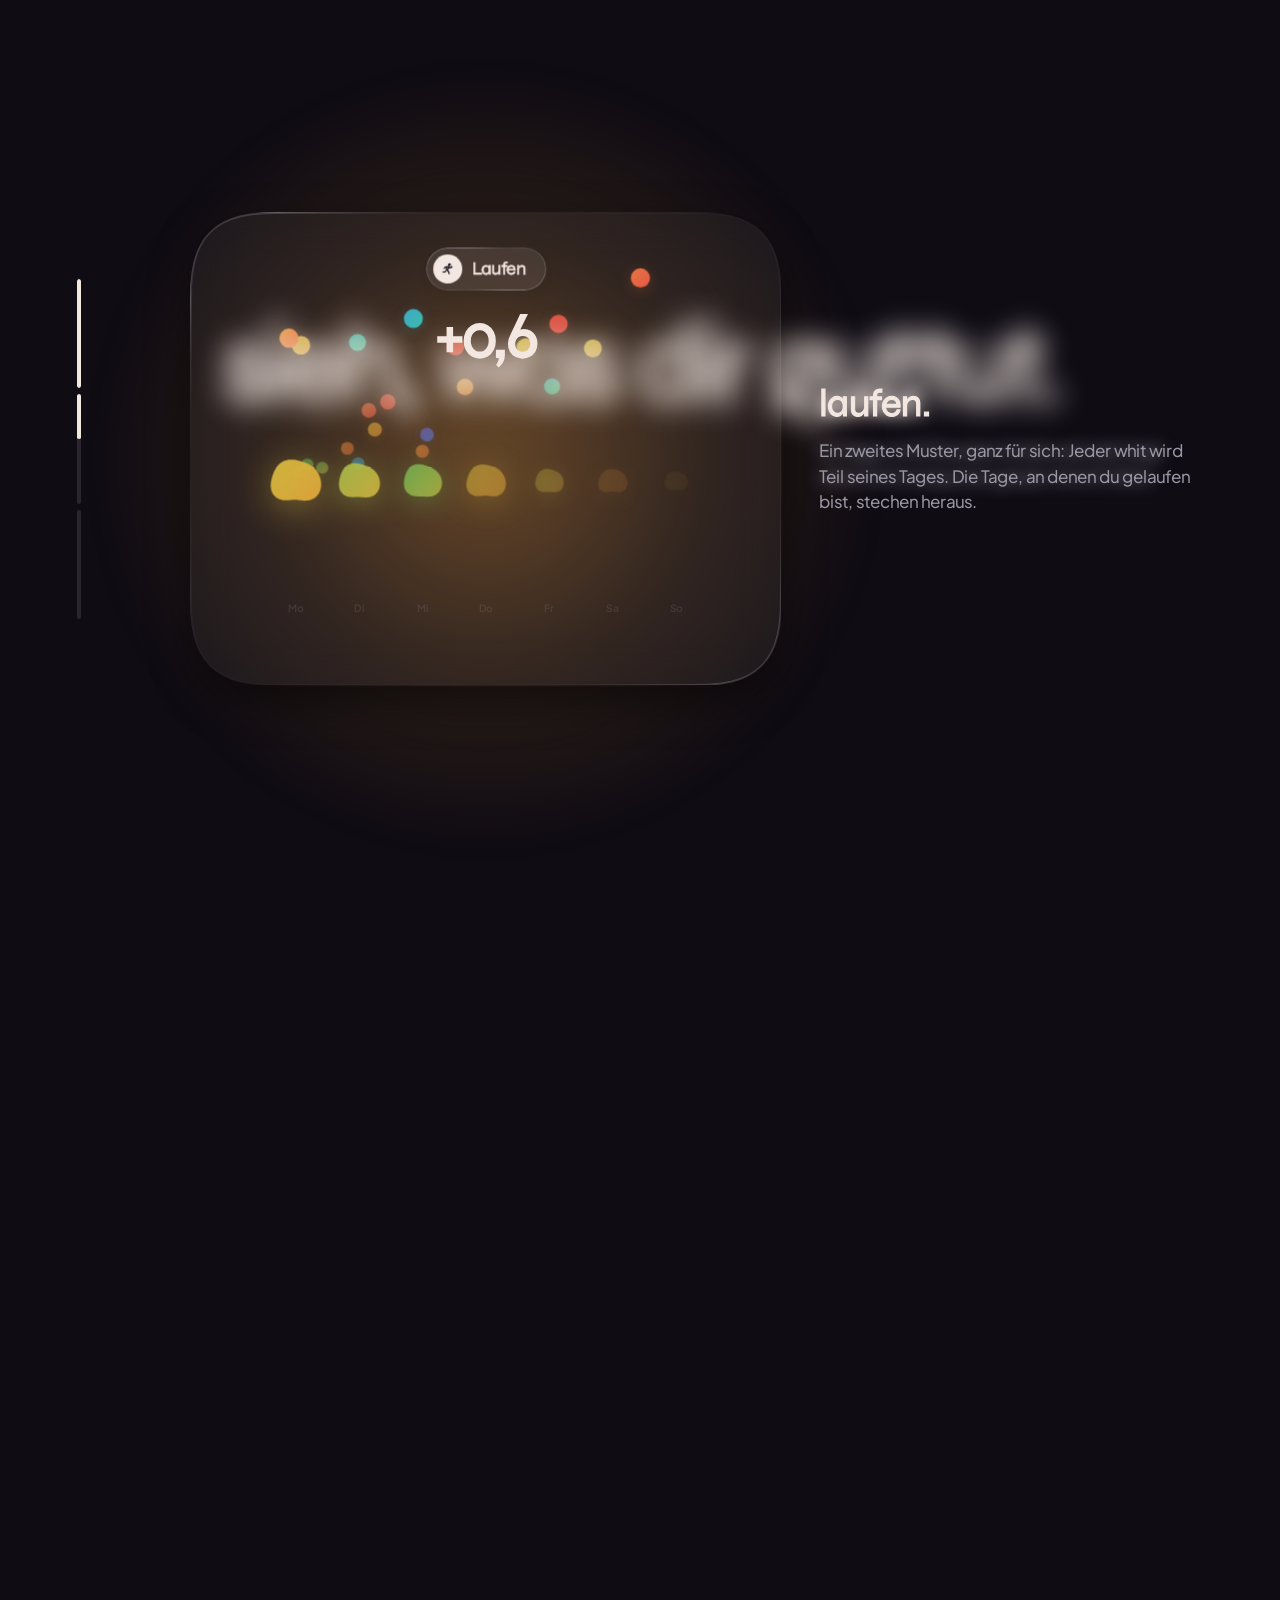
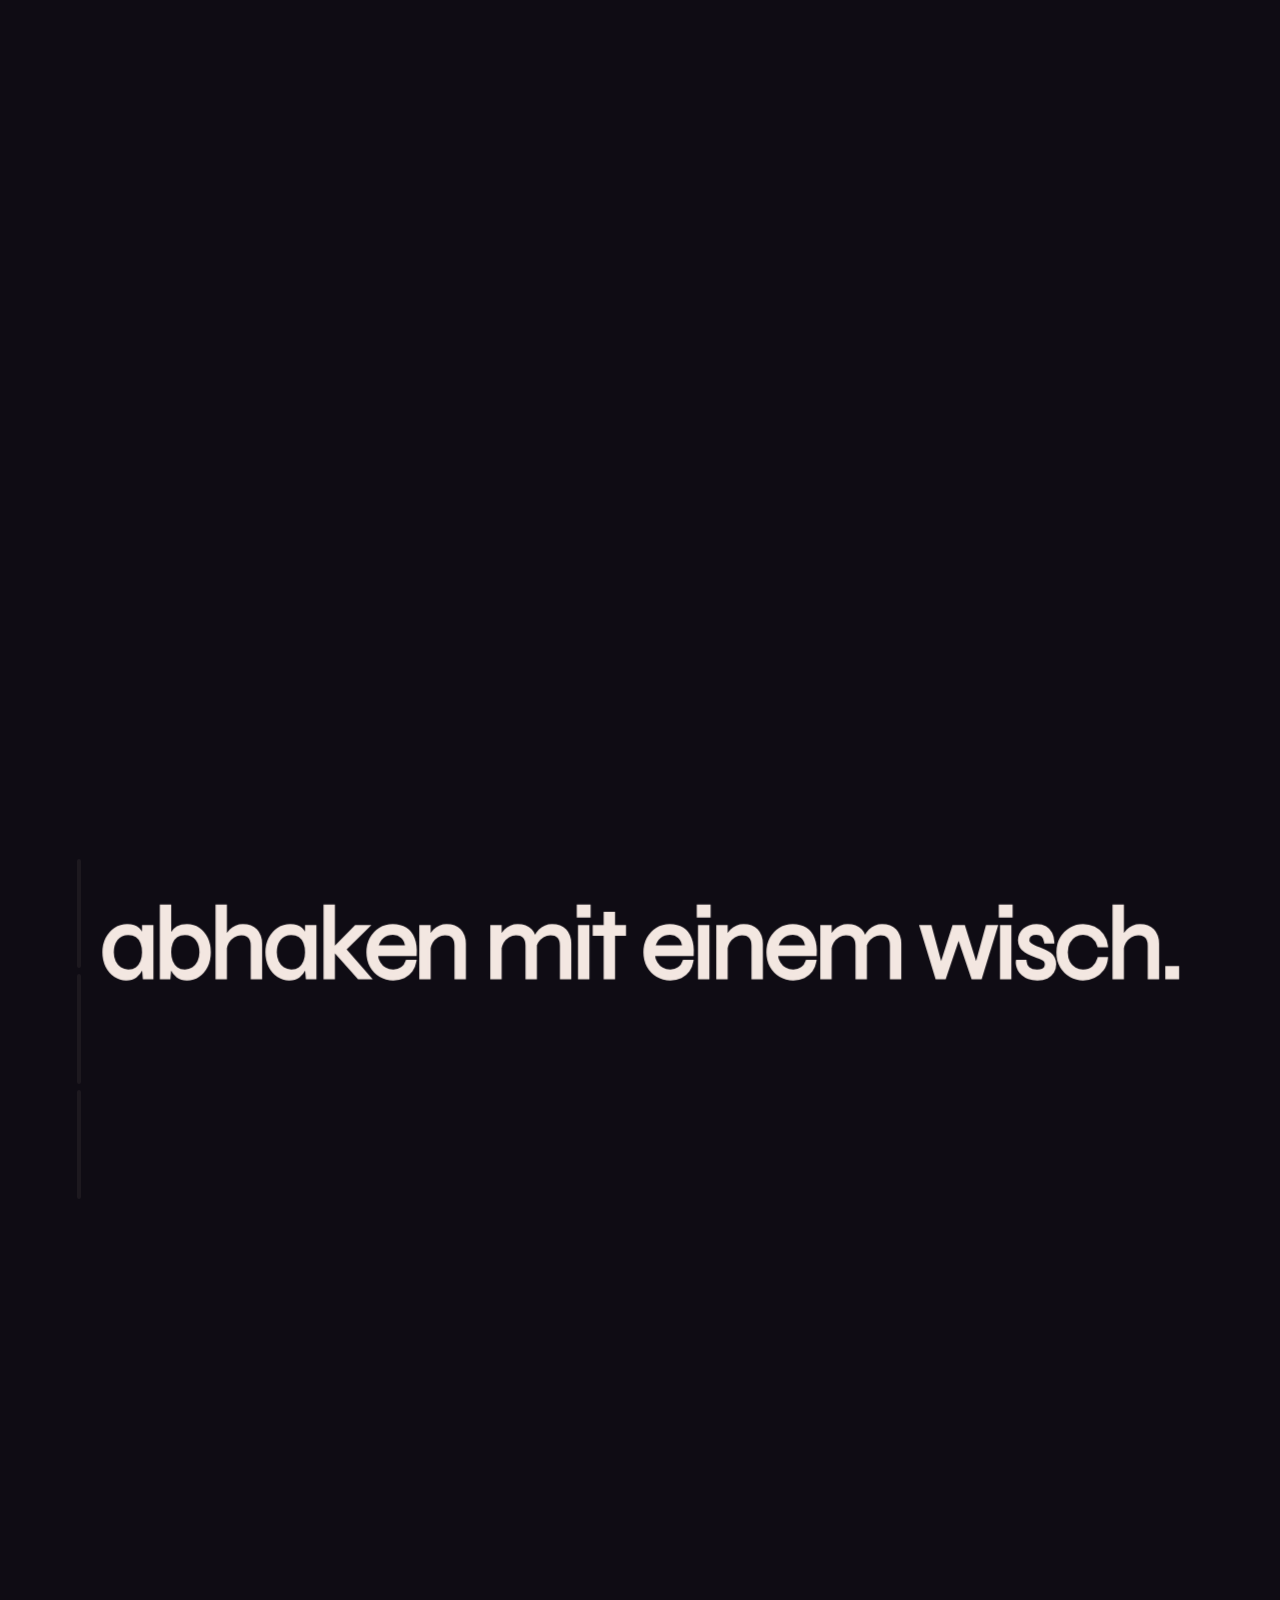
==== commit af51ab30: "Update site" ====
--- a/index.html
+++ b/index.html
@@ -6,6 +6,7 @@
 <title>whit – Stimmungstracker &amp; Gewohnheiten, kostenlos und privat</title>
 <meta name="description" content="whit ist Stimmungstracker und Habit Tracker in einem: kostenlos, ohne Werbung, ohne Konto, mit Ende-zu-Ende-verschlüsseltem Backup. Für Android.">
 <meta name="theme-color" content="#0F0C14">
+<meta name="google-site-verification" content="3biuOQkhxgMdpZW8a-6oaHBsU1FsdYP4mBdcRNuD1fY">
 <!-- seo:start · generated by tool/build_site.py -->
 <link rel="canonical" href="https://gobi275.github.io/whit/">
 <link rel="alternate" hreflang="de" href="https://gobi275.github.io/whit/">
@@ -20,7 +21,7 @@
 <meta property="og:locale" content="de_DE">
 <meta property="og:image" content="https://gobi275.github.io/whit/img/og-de.png">
 <meta name="twitter:card" content="summary_large_image">
-<script type="application/ld+json">{"@context":"https://schema.org","@graph":[{"@type":"MobileApplication","name":"whit","alternateName":"whit – mood & micro habits","description":"whit ist Stimmungstracker und Habit Tracker in einem: kostenlos, ohne Werbung, ohne Konto, mit Ende-zu-Ende-verschlüsseltem Backup. Für Android.","url":"https://gobi275.github.io/whit/","operatingSystem":"Android","applicationCategory":"HealthApplication","inLanguage":["de","en","es"],"offers":{"@type":"Offer","price":"0","priceCurrency":"EUR"},"downloadUrl":"https://play.google.com/store/apps/details?id=app.whit.mobile","installUrl":"https://play.google.com/store/apps/details?id=app.whit.mobile","author":{"@type":"Person","name":"Leopold Wolpert","email":"gobi275@proton.me"}},{"@type":"FAQPage","inLanguage":"de","mainEntity":[{"@type":"Question","name":"Wie hilft mir whit herauszufinden, was mir guttut?","acceptedAnswer":{"@type":"Answer","text":"whit verbindet deine Stimmung mit dem, was deine Tage ausmacht: Schlaf, Bewegung, Menschen, Orte und deine Gewohnheiten. Nach ein paar Wochen siehst du, was mit deinen guten Tagen zusammenfällt und was mit den schweren. Für jede Gewohnheit zeigt whit, wie es dir an Tagen mit ihr geht und an Tagen ohne sie. Dazu kommen Verläufe für Stimmung und Energie und Rückblicke für Woche, Monat und Jahr. So erkennst du Muster und kannst gezielt mehr von dem tun, was dir guttut."}},{"@type":"Question","name":"Was ist ein whit, und wie funktioniert er?","acceptedAnswer":{"@type":"Answer","text":"Ein whit ist ein Eintrag in der App: ein kurzer Blick darauf, wie es dir gerade geht. Du wählst deine Stimmung und deine Energie, und ein Blob nimmt Form und Farbe davon an. Wenn du magst, hältst du noch Schlaf oder Bewegung, Menschen, Orte und eine Notiz fest. Ein whit dauert nur ein paar Sekunden, so oft am Tag du willst."}},{"@type":"Question","name":"Ist whit auch ein Habit Tracker?","acceptedAnswer":{"@type":"Answer","text":"Ja. Du hakst Gewohnheiten mit einem Wisch ab, setzt Wochenziele und hältst Serien, mit einem Freeze pro Woche. Der Unterschied: whit zeigt dir, ob eine Gewohnheit dir wirklich guttut, statt nur zu zählen, wie oft du sie erledigst."}},{"@type":"Question","name":"Was unterscheidet whit von anderen Stimmungstrackern?","acceptedAnswer":{"@type":"Answer","text":"Die meisten Stimmungstracker sammeln Einträge. whit setzt sie in Beziehung: Es zeigt dir, wie Schlaf, Bewegung, Menschen, Orte und Gewohnheiten mit deiner Stimmung zusammenhängen, damit du dich wirklich verbessern kannst. Dabei bleibt whit leicht: Ein whit ist in Sekunden festgehalten, und alles ist so gestaltet, dass du es ohne Anleitung verstehst. Dazu ist whit komplett kostenlos, ohne Konto nutzbar und Ende-zu-Ende-verschlüsselt."}},{"@type":"Question","name":"Gibt es Widgets und Erinnerungen?","acceptedAnswer":{"@type":"Answer","text":"Ja, und beides kannst du an dich anpassen. Widgets gibt es in vielen Arten und Größen für deinen Startbildschirm, von deiner Stimmung bis zu deiner Serie. Erinnerungen stellst du frei ein: für deine whits, deine Gewohnheiten und deine Rückblicke."}},{"@type":"Question","name":"Ist whit wirklich kostenlos?","acceptedAnswer":{"@type":"Answer","text":"Ja. Alle Funktionen sind kostenlos: keine Pro-Version, kein Abo, keine In-App-Käufe und nichts hinter einer Bezahlschranke. Daran wird sich nichts ändern."}},{"@type":"Question","name":"Gibt es Werbung in whit?","acceptedAnswer":{"@type":"Answer","text":"Nein. whit zeigt keine Werbung und enthält keine Werbe-IDs, keine Tracker und keine Nutzungsanalyse."}},{"@type":"Question","name":"Wie kann whit kostenlos sein und trotzdem so privat?","acceptedAnswer":{"@type":"Answer","text":"whit ist ein persönliches Projekt, ohne Investoren und ohne Geschäftsmodell. Es muss nichts verkaufen, auch keine Daten. Deshalb kann whit auf Werbung, Tracking und Abos verzichten, und deine Einträge bleiben bei dir."}},{"@type":"Question","name":"Brauche ich ein Konto?","acceptedAnswer":{"@type":"Answer","text":"Nein. whit funktioniert vollständig offline und ohne Konto. Dann verlässt kein einziger Eintrag dein Handy. Ein kostenloses Konto brauchst du nur für das optionale Cloud-Backup und die Synchronisierung zwischen Geräten."}},{"@type":"Question","name":"Wie sicher ist das Cloud-Backup?","acceptedAnswer":{"@type":"Answer","text":"Deine Einträge, Notizen, Gewohnheiten, dein Name und deine Einstellungen werden auf deinem Handy mit AES-256-GCM verschlüsselt, bevor sie hochgeladen werden. In der Cloud liegt nur unlesbarer Chiffretext, und den Schlüssel hast nur du. Lesbar bleibt nur Technisches, das die Anmeldung braucht: deine E-Mail-Adresse, wie viele Dokumente dein Konto hat und wann sie gespeichert wurden. Die Namen der Dokumente sind zufällig."}},{"@type":"Question","name":"Was passiert, wenn ich meinen Wiederherstellungscode verliere?","acceptedAnswer":{"@type":"Answer","text":"Dann lässt sich die Cloud-Kopie nicht mehr entschlüsseln. Genau das macht sie privat: Niemand sonst hat den Schlüssel. Die Daten auf deinem Handy sind davon nicht betroffen, und du kannst die Cloud-Kopie jederzeit durch sie ersetzen. Bewahre den Code am besten in deinem Passwortmanager auf."}},{"@type":"Question","name":"Welche Daten nutzt whit?","acceptedAnswer":{"@type":"Answer","text":"whit sammelt keine Daten über dich. Es arbeitet nur mit dem, was du selbst festhältst, und das bleibt bei dir. Kein Standort, keine Kontakte, keine Fotos, keine Nutzungsstatistik. Absturzberichte sind aus, bis du sie in den Einstellungen einschaltest, und enthalten nie deine Einträge."}},{"@type":"Question","name":"Kann ich whit mit Fingerabdruck sperren?","acceptedAnswer":{"@type":"Answer","text":"Ja. Die App-Sperre fragt nach Fingerabdruck, Gesicht oder Geräte-PIN. Die Prüfung übernimmt dein Betriebssystem, whit bekommt nur „entsperrt“ oder „nicht entsperrt“ zurück."}},{"@type":"Question","name":"Kann ich alle meine Daten exportieren?","acceptedAnswer":{"@type":"Answer","text":"Ja, jederzeit und vollständig, unter Einstellungen → Daten: als JSON, das du auf einem anderen Gerät wieder importieren kannst, oder als CSV."}},{"@type":"Question","name":"Wie lösche ich meine Daten oder mein Konto?","acceptedAnswer":{"@type":"Answer","text":"Einzelne whits löschst du im Verlauf. Alles auf einmal unter Einstellungen → Daten → „Alle Daten löschen“, auf dem Gerät und in der Cloud. Das Konto samt aller Cloud-Daten über „Konto löschen“. Ohne App reicht eine E-Mail an gobi275@proton.me, dann ist alles innerhalb von 30 Tagen gelöscht. Löschen heißt löschen."}},{"@type":"Question","name":"Kann ich whit auf mehreren Geräten nutzen oder das Handy wechseln?","acceptedAnswer":{"@type":"Answer","text":"Ja. Mit dem optionalen Konto synchronisiert whit Ende-zu-Ende-verschlüsselt. Auf dem neuen Handy meldest du dich an und gibst deinen Wiederherstellungscode ein. Ohne Konto ziehst du per Export und Import um."}},{"@type":"Question","name":"Gibt es whit für iPhone?","acceptedAnswer":{"@type":"Answer","text":"Im Moment gibt es whit nur für Android, über Google Play. Eine Version für iPhone kann in Zukunft kommen, versprochen ist sie aber noch nicht."}},{"@type":"Question","name":"In welchen Sprachen gibt es whit?","acceptedAnswer":{"@type":"Answer","text":"Auf Deutsch, Englisch und Spanisch. Beim ersten Start übernimmt whit die Sprache deines Handys, ändern kannst du sie jederzeit in den Einstellungen."}},{"@type":"Question","name":"Ist whit ein medizinisches Produkt?","acceptedAnswer":{"@type":"Answer","text":"Nein. whit ist kein zertifiziertes Medizinprodukt und stellt keine Diagnosen. Es hilft dir, dich und deinen Alltag besser kennenzulernen. Wenn es dir über längere Zeit schlecht geht, ist eine Ärztin, ein Arzt oder eine Beratungsstelle die richtige Adresse."}},{"@type":"Question","name":"Was bedeutet der Name whit?","acceptedAnswer":{"@type":"Answer","text":"Im Englischen ist „a whit“ die kleinste denkbare Menge, wie in „not worth a whit“. Jeder Eintrag in der App ist ein whit: für sich ein winziger Datenpunkt, über Monate ein ehrliches Bild davon, wie du lebst."}}]}]}</script>
+<script type="application/ld+json">{"@context":"https://schema.org","@graph":[{"@type":"MobileApplication","name":"whit","alternateName":"whit – mood & micro habits","description":"whit ist Stimmungstracker und Habit Tracker in einem: kostenlos, ohne Werbung, ohne Konto, mit Ende-zu-Ende-verschlüsseltem Backup. Für Android.","url":"https://gobi275.github.io/whit/","operatingSystem":"Android","applicationCategory":"HealthApplication","inLanguage":["de","en","es"],"offers":{"@type":"Offer","price":"0","priceCurrency":"EUR"},"downloadUrl":"https://play.google.com/store/apps/details?id=app.whit.mobile","installUrl":"https://play.google.com/store/apps/details?id=app.whit.mobile","author":{"@type":"Person","name":"Leopold Wolpert","email":"gobi275@proton.me"}},{"@type":"FAQPage","inLanguage":"de","mainEntity":[{"@type":"Question","name":"Wie hilft mir whit herauszufinden, was mir guttut?","acceptedAnswer":{"@type":"Answer","text":"whit verbindet deine Stimmung mit dem, was deine Tage ausmacht: Schlaf, Bewegung, Menschen, Orte und deine Gewohnheiten. Nach ein paar Wochen siehst du, was mit deinen guten Tagen zusammenfällt und was mit den schweren. Für jede Gewohnheit zeigt whit, wie es dir an Tagen mit ihr geht und an Tagen ohne sie. Dazu kommen Verläufe für Stimmung und Energie und Rückblicke für Woche, Monat und Jahr. So erkennst du Muster und kannst gezielt mehr von dem tun, was dir guttut."}},{"@type":"Question","name":"Was ist ein whit, und wie funktioniert er?","acceptedAnswer":{"@type":"Answer","text":"Ein whit ist ein Eintrag in der App: ein kurzer Blick darauf, wie es dir gerade geht. Du wählst deine Stimmung und deine Energie, und ein Blob nimmt Form und Farbe davon an. Wenn du magst, hältst du noch Schlaf oder Bewegung, Menschen, Orte und eine Notiz fest. Ein whit dauert nur ein paar Sekunden, so oft am Tag du willst."}},{"@type":"Question","name":"Ist whit auch ein Habit Tracker?","acceptedAnswer":{"@type":"Answer","text":"Ja. Du hakst Gewohnheiten mit einem Wisch ab, setzt Wochenziele und hältst Serien, mit einem Freeze pro Woche. Der Unterschied: whit zeigt dir, ob eine Gewohnheit dir wirklich guttut, statt nur zu zählen, wie oft du sie erledigst."}},{"@type":"Question","name":"Was unterscheidet whit von anderen Stimmungstrackern?","acceptedAnswer":{"@type":"Answer","text":"Die meisten Stimmungstracker sammeln Einträge. whit setzt sie in Beziehung: Es zeigt dir, wie Schlaf, Bewegung, Menschen, Orte und Gewohnheiten mit deiner Stimmung zusammenhängen, damit du dich wirklich verbessern kannst. Dabei bleibt whit leicht: Ein whit ist in Sekunden festgehalten, und alles ist so gestaltet, dass du es ohne Anleitung verstehst. Dazu ist whit komplett kostenlos, ohne Konto nutzbar und Ende-zu-Ende-verschlüsselt."}},{"@type":"Question","name":"Gibt es Widgets und Erinnerungen?","acceptedAnswer":{"@type":"Answer","text":"Ja, und beides kannst du an dich anpassen. Widgets gibt es in vielen Arten und Größen für deinen Startbildschirm, von deiner Stimmung bis zu deiner Serie. Erinnerungen stellst du frei ein: für deine whits, deine Gewohnheiten und deine Rückblicke."}},{"@type":"Question","name":"Ist whit wirklich kostenlos?","acceptedAnswer":{"@type":"Answer","text":"Ja. Alle Funktionen sind kostenlos: keine Pro-Version, kein Abo, keine In-App-Käufe und nichts hinter einer Bezahlschranke. Daran wird sich nichts ändern."}},{"@type":"Question","name":"Gibt es Werbung in whit?","acceptedAnswer":{"@type":"Answer","text":"Nein. whit zeigt keine Werbung und enthält keine Werbe-IDs, keine Tracker und keine Nutzungsanalyse."}},{"@type":"Question","name":"Wie kann whit kostenlos sein und trotzdem so privat?","acceptedAnswer":{"@type":"Answer","text":"whit ist ein persönliches Projekt, ohne Investoren und ohne Geschäftsmodell. Es muss nichts verkaufen, auch keine Daten. Deshalb kann whit auf Werbung, Tracking und Abos verzichten, und deine Einträge bleiben bei dir."}},{"@type":"Question","name":"Brauche ich ein Konto?","acceptedAnswer":{"@type":"Answer","text":"Nein. whit funktioniert vollständig offline und ohne Konto. Dann verlässt kein einziger Eintrag dein Handy. Ein kostenloses Konto brauchst du nur für das optionale Cloud-Backup und die Synchronisierung zwischen Geräten."}},{"@type":"Question","name":"Wie sicher ist das Cloud-Backup?","acceptedAnswer":{"@type":"Answer","text":"Deine Einträge, Notizen, Gewohnheiten, dein Name und deine Einstellungen werden auf deinem Handy mit AES-256-GCM verschlüsselt, bevor sie hochgeladen werden. In der Cloud liegt nur unlesbarer Chiffretext, und den Schlüssel hast nur du. Lesbar bleibt nur Technisches, das die Anmeldung braucht: deine E-Mail-Adresse, wie viele Dokumente dein Konto hat und wann sie gespeichert wurden. Die Namen der Dokumente sind zufällig."}},{"@type":"Question","name":"Was passiert, wenn ich meinen Wiederherstellungscode verliere?","acceptedAnswer":{"@type":"Answer","text":"Dann lässt sich die Cloud-Kopie nicht mehr entschlüsseln. Genau das macht sie privat: Niemand sonst hat den Schlüssel. Die Daten auf deinem Handy sind davon nicht betroffen, und du kannst die Cloud-Kopie jederzeit durch sie ersetzen. Bewahre den Code am besten in deinem Passwortmanager auf."}},{"@type":"Question","name":"Welche Daten nutzt whit?","acceptedAnswer":{"@type":"Answer","text":"whit sammelt keine Daten über dich. Es arbeitet nur mit dem, was du selbst festhältst, und das bleibt bei dir. Kein Standort, keine Kontakte, keine Fotos, keine Nutzungsstatistik. Absturzberichte sind aus, bis du sie in den Einstellungen einschaltest, und enthalten nie deine Einträge."}},{"@type":"Question","name":"Kann ich whit mit Fingerabdruck sperren?","acceptedAnswer":{"@type":"Answer","text":"Ja. Die App-Sperre fragt nach Fingerabdruck, Gesicht oder Geräte-PIN. Die Prüfung übernimmt dein Betriebssystem, whit bekommt nur „entsperrt“ oder „nicht entsperrt“ zurück."}},{"@type":"Question","name":"Kann ich alle meine Daten exportieren?","acceptedAnswer":{"@type":"Answer","text":"Ja, jederzeit und vollständig, unter Einstellungen → Daten: als JSON, das du auf einem anderen Gerät wieder importieren kannst, oder als CSV."}},{"@type":"Question","name":"Wie lösche ich meine Daten oder mein Konto?","acceptedAnswer":{"@type":"Answer","text":"Einzelne whits löschst du im Verlauf. Alles auf einmal unter Einstellungen → Daten → „Alle Daten löschen“, auf dem Gerät und in der Cloud. Das Konto samt aller Cloud-Daten über „Konto löschen“. Ohne App reicht eine E-Mail an gobi275@proton.me, dann ist alles innerhalb von 30 Tagen gelöscht. Löschen heißt löschen."}},{"@type":"Question","name":"Kann ich whit auf mehreren Geräten nutzen oder das Handy wechseln?","acceptedAnswer":{"@type":"Answer","text":"Ja. Mit dem optionalen Konto synchronisiert whit Ende-zu-Ende-verschlüsselt. Auf dem neuen Handy meldest du dich an und gibst deinen Wiederherstellungscode ein. Ohne Konto ziehst du per Export und Import um."}},{"@type":"Question","name":"Gibt es whit für iPhone?","acceptedAnswer":{"@type":"Answer","text":"Im Moment gibt es whit nur für Android, über Google Play. Vielleicht kommt es in Zukunft auch fürs iPhone."}},{"@type":"Question","name":"In welchen Sprachen gibt es whit?","acceptedAnswer":{"@type":"Answer","text":"Auf Deutsch, Englisch und Spanisch. Beim ersten Start übernimmt whit die Sprache deines Handys, ändern kannst du sie jederzeit in den Einstellungen."}},{"@type":"Question","name":"Ist whit ein medizinisches Produkt?","acceptedAnswer":{"@type":"Answer","text":"Nein. whit ist kein zertifiziertes Medizinprodukt und stellt keine Diagnosen. Es hilft dir, dich und deinen Alltag besser kennenzulernen. Wenn es dir über längere Zeit schlecht geht, ist eine Ärztin, ein Arzt oder eine Beratungsstelle die richtige Adresse."}},{"@type":"Question","name":"Was bedeutet der Name whit?","acceptedAnswer":{"@type":"Answer","text":"Im Englischen ist „a whit“ die kleinste denkbare Menge, wie in „not worth a whit“. Jeder Eintrag in der App ist ein whit: für sich ein winziger Datenpunkt, über Monate ein ehrliches Bild davon, wie du lebst."}}]}]}</script>
 <script>
   try { (function () {
     var L = ['de', 'en', 'es'], k = function (l) { return L.indexOf(l) >= 0 ? l : null; };
@@ -178,7 +179,7 @@
         <div class="faq-group">
           <h3 class="faq-cat">app &amp; geräte</h3>
           <div class="faq-list">
-          <div class="faq-item" data-bento="morph"><details><summary><h4 class="faq-q">Gibt es whit für iPhone?</h4><span class="faq-plus" data-icon="plus" data-size="18"></span></summary><div class="faq-a"><p>Im Moment gibt es whit nur für Android, über Google Play. Eine Version für iPhone kann in Zukunft kommen, versprochen ist sie aber noch nicht.</p></div></details></div>
+          <div class="faq-item" data-bento="morph"><details><summary><h4 class="faq-q">Gibt es whit für iPhone?</h4><span class="faq-plus" data-icon="plus" data-size="18"></span></summary><div class="faq-a"><p>Im Moment gibt es whit nur für Android, über Google Play. Vielleicht kommt es in Zukunft auch fürs iPhone.</p></div></details></div>
           <div class="faq-item" data-bento="morph"><details><summary><h4 class="faq-q">In welchen Sprachen gibt es whit?</h4><span class="faq-plus" data-icon="plus" data-size="18"></span></summary><div class="faq-a"><p>Auf Deutsch, Englisch und Spanisch. Beim ersten Start übernimmt whit die Sprache deines Handys, ändern kannst du sie jederzeit in den Einstellungen.</p></div></details></div>
           <div class="faq-item" data-bento="morph"><details><summary><h4 class="faq-q">Ist whit ein medizinisches Produkt?</h4><span class="faq-plus" data-icon="plus" data-size="18"></span></summary><div class="faq-a"><p>Nein. whit ist kein zertifiziertes Medizinprodukt und stellt keine Diagnosen. Es hilft dir, dich und deinen Alltag besser kennenzulernen.</p><p>Wenn es dir über längere Zeit schlecht geht, ist eine Ärztin, ein Arzt oder eine Beratungsstelle die richtige Adresse.</p></div></details></div>
           <div class="faq-item" data-bento="morph"><details><summary><h4 class="faq-q">Was bedeutet der Name whit?</h4><span class="faq-plus" data-icon="plus" data-size="18"></span></summary><div class="faq-a"><p>Im Englischen ist „a whit“ die kleinste denkbare Menge, wie in „not worth a whit“. Jeder Eintrag in der App ist ein whit: für sich ein winziger Datenpunkt, über Monate ein ehrliches Bild davon, wie du lebst.</p></div></details></div>
@@ -209,7 +210,7 @@
     </div>
     <nav class="footer-links">
       <a data-href="privacyHref" data-t="privacy" href="privacy-de.html">Datenschutz</a>
-      <a href="delete.html" data-t="del">Daten löschen</a>
+      <a href="delete.html" data-path="delete.html" data-t="del">Daten löschen</a>
       <a href="mailto:gobi275@proton.me">gobi275@proton.me</a>
     </nav>
     <p class="disclaimer" data-t="disclaimer">whit ist kein medizinisches Produkt und ersetzt keine Therapie oder Beratung.</p>
